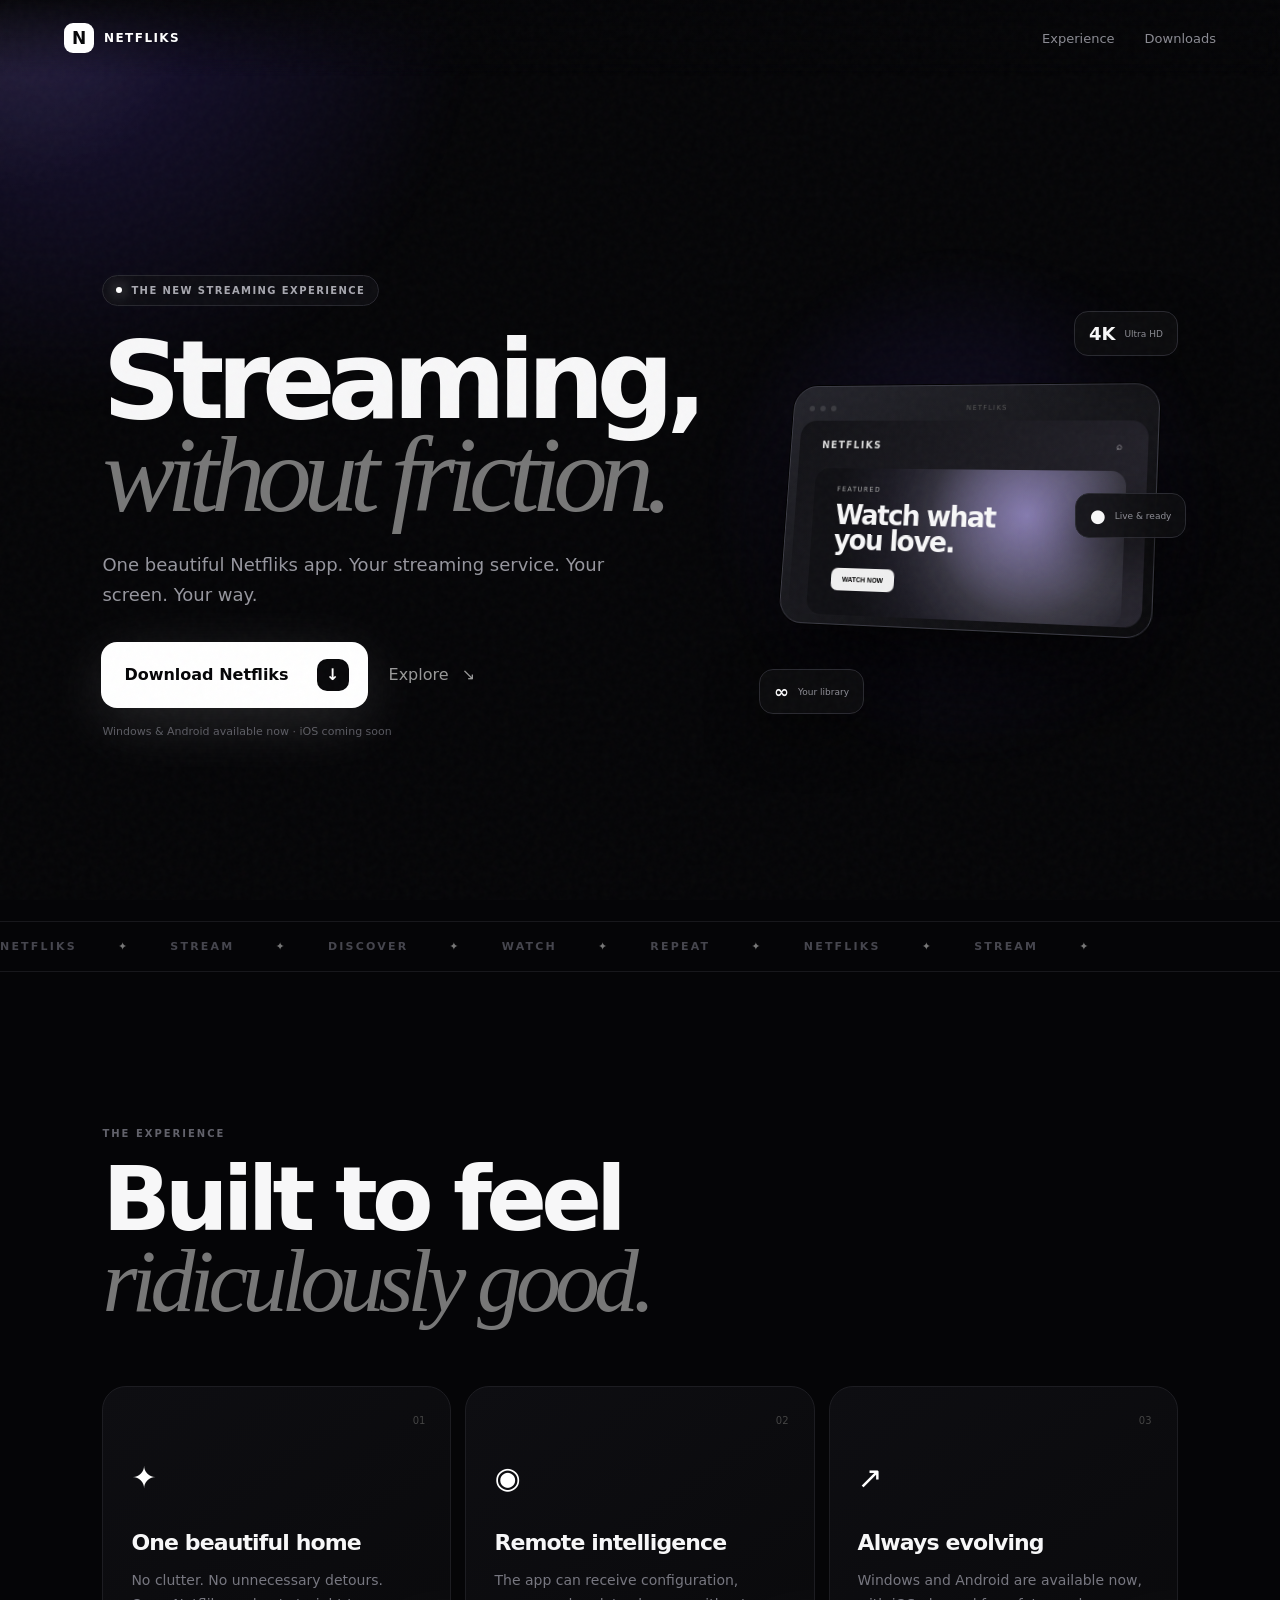
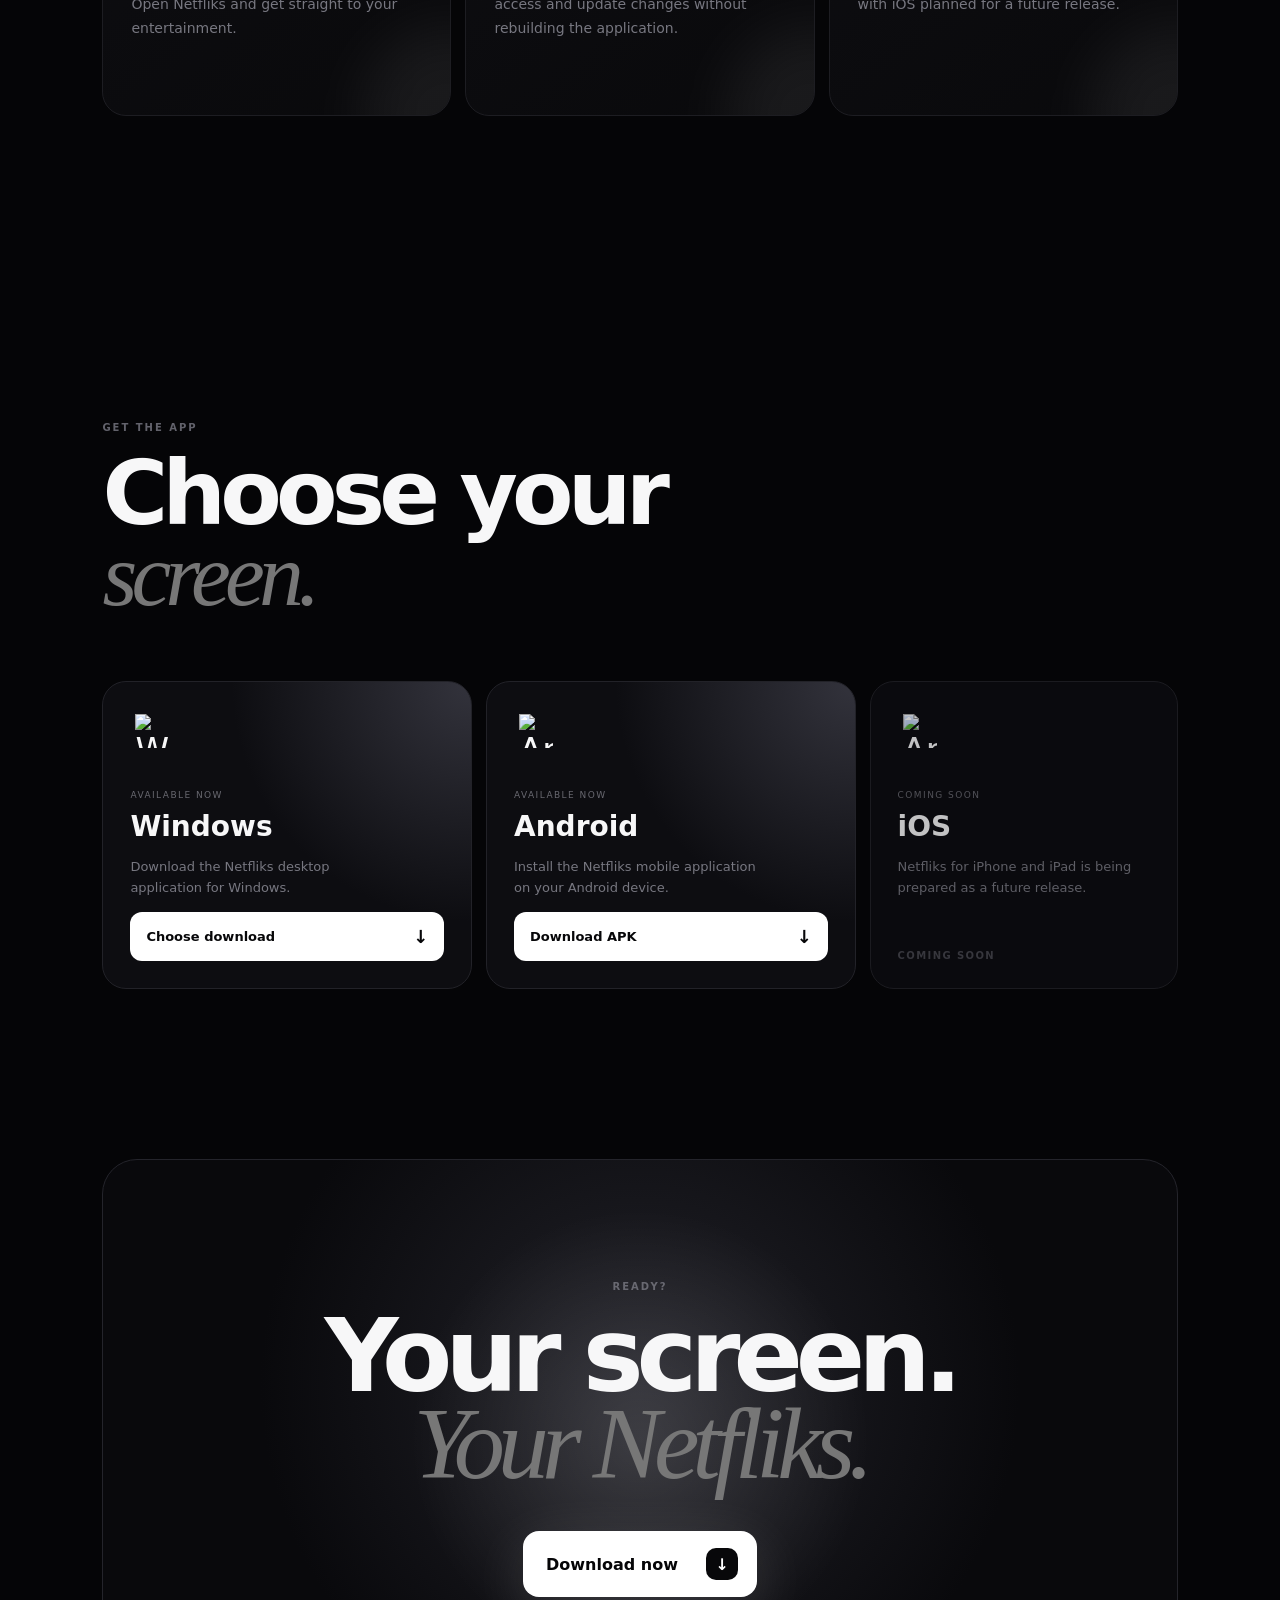
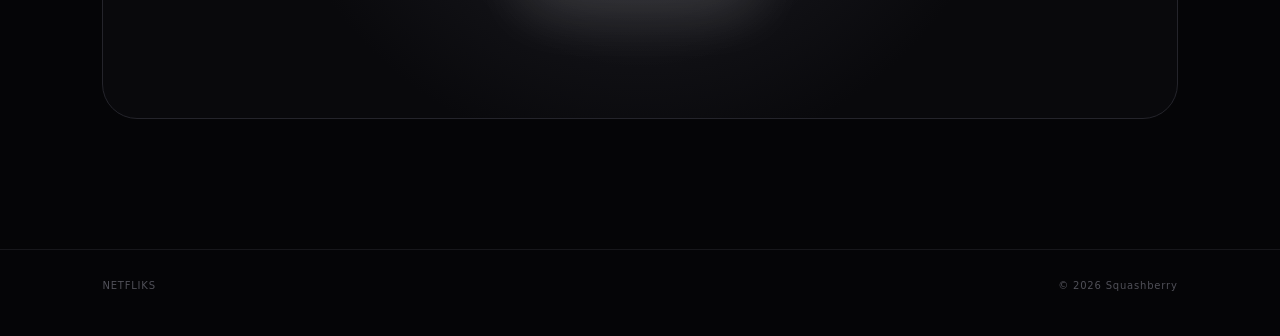
==== index.html @ a61363d4 "Fix Windows platform icon" ====
<!doctype html>
<html lang="en">
<head>
<link rel="icon" href="favicon.svg" type="image/svg+xml">
<meta charset="utf-8">
<meta name="viewport" content="width=device-width,initial-scale=1">
<meta name="theme-color" content="#050507">
<title>Netfliks — Stream without friction</title>
<meta name="description" content="Download Netfliks for Windows and Android. iOS is coming soon.">
<link rel="stylesheet" href="styles.css">
</head>
<body>
<div class="noise"></div>
<div class="cursor-glow"></div>

<header class="topbar">
  <a class="logo" href="#"><span class="logo-box">N</span><span>NETFLIKS</span></a>
  <nav>
    <a href="#experience">Experience</a>
    <a href="#downloads">Downloads</a>
  </nav>
</header>

<main>
<section class="hero">
  <div class="hero-orbit orbit-a"></div><div class="hero-orbit orbit-b"></div>
  <div class="hero-copy reveal">
    <div class="pill"><span class="live-dot"></span> THE NEW STREAMING EXPERIENCE</div>
    <h1>Streaming,<br><em>without friction.</em></h1>
    <p>One beautiful Netfliks app. Your streaming service. Your screen. Your way.</p>
    <div class="hero-actions">
      <a id="heroDownload" class="cta download-trigger" href="#">
        <span>Download Netfliks</span><b>↓</b>
      </a>
      <a class="ghost" href="#experience">Explore <span>↘</span></a>
    </div>
    <div class="micro">Windows & Android available now · iOS coming soon</div>
  </div>

  <div class="device-scene reveal" id="deviceScene">
    <div class="halo"></div>
    <div class="device">
      <div class="device-bar"><i></i><i></i><i></i><span>NETFLIKS</span></div>
      <div class="mock-content">
        <div class="mock-nav"><strong>NETFLIKS</strong><span>⌕</span></div>
        <div class="mock-hero"><div><small>FEATURED</small><h2>Watch what<br>you love.</h2><button>WATCH NOW</button></div></div>
        <div class="mock-row"><span></span><span></span><span></span><span></span></div>
      </div>
    </div>
    <div class="float-card fc1"><b>4K</b><span>Ultra HD</span></div>
    <div class="float-card fc2"><b>∞</b><span>Your library</span></div>
    <div class="float-card fc3"><b>●</b><span>Live & ready</span></div>
  </div>
</section>

<section class="ticker"><div>NETFLIKS <span>✦</span> STREAM <span>✦</span> DISCOVER <span>✦</span> WATCH <span>✦</span> REPEAT <span>✦</span> NETFLIKS <span>✦</span> STREAM <span>✦</span></div></section>

<section id="experience" class="experience">
  <div class="section-head reveal"><small>THE EXPERIENCE</small><h2>Built to feel<br><em>ridiculously good.</em></h2></div>
  <div class="feature-grid">
    <article class="feature reveal"><span class="feature-no">01</span><div class="icon">✦</div><h3>One beautiful home</h3><p>No clutter. No unnecessary detours. Open Netfliks and get straight to your entertainment.</p></article>
    <article class="feature reveal"><span class="feature-no">02</span><div class="icon">◉</div><h3>Remote intelligence</h3><p>The app can receive configuration, access and update changes without rebuilding the application.</p></article>
    <article class="feature reveal"><span class="feature-no">03</span><div class="icon">↗</div><h3>Always evolving</h3><p>Windows and Android are available now, with iOS planned for a future release.</p></article>
  </div>
</section>

<section id="downloads" class="downloads reveal">
  <div class="section-head"><small>GET THE APP</small><h2>Choose your<br><em>screen.</em></h2></div>
  <div class="platforms">
    <article class="platform active">
      <div>
        <span class="platform-icon platform-logo-wrap">
          <img class="platform-logo" src="https://cdn.simpleicons.org/microsoftwindows/ffffff" alt="Windows">
        </span>
        <small>AVAILABLE NOW</small>
        <h3>Windows</h3>
        <p>Download the Netfliks desktop application for Windows.</p>
      </div>
      <a id="windowsDownload" class="download-trigger" href="#">Choose download <b>↓</b></a>
    </article>

    <article class="platform active">
      <div>
        <span class="platform-icon platform-logo-wrap">
          <img class="platform-logo" src="https://cdn.simpleicons.org/android/ffffff" alt="Android">
        </span>
        <small>AVAILABLE NOW</small>
        <h3>Android</h3>
        <p>Install the Netfliks mobile application on your Android device.</p>
      </div>
      <a id="androidDownload" class="android-direct" href="#">Download APK <b>↓</b></a>
    </article>

    <article class="platform future">
      <div>
        <span class="platform-icon platform-logo-wrap">
          <img class="platform-logo" src="https://cdn.simpleicons.org/apple/ffffff" alt="Apple / iOS">
        </span>
        <small>COMING SOON</small>
        <h3>iOS</h3>
        <p>Netfliks for iPhone and iPad is being prepared as a future release.</p>
      </div>
      <span class="coming">COMING SOON</span>
    </article>
  </div>
</section>

<section class="final-cta reveal">
  <div class="final-glow"></div>
  <small>READY?</small><h2>Your screen.<br><em>Your Netfliks.</em></h2>
  <a class="cta download-trigger" href="#">Download now <b>↓</b></a>
</section>
</main>

<footer><span>NETFLIKS</span><span>© <span id="year"></span> Squashberry</span></footer>

<div id="downloadChooser" class="download-chooser" aria-hidden="true" hidden>
  <div class="download-chooser-backdrop"></div>
  <div class="download-chooser-card" role="dialog" aria-modal="true" aria-labelledby="downloadChooserTitle">
    <button id="downloadChooserClose" class="install-guide-close" type="button" aria-label="Close">×</button>
    <div class="install-guide-kicker">CHOOSE YOUR PLATFORM</div>
    <h2 id="downloadChooserTitle">Where are you installing Netfliks?</h2>
    <p class="install-guide-intro">Pick the version for your device. Windows and Android are available now; iOS is coming soon.</p>

    <div class="download-options">
      <button id="chooseWindows" class="download-option" type="button">
        <span class="platform-logo-wrap"><img class="platform-logo" src="https://cdn.simpleicons.org/microsoftwindows/ffffff" alt=""></span>
        <span class="download-option-copy"><strong>Windows</strong><small>Desktop installer · Available now</small></span>
        <span class="download-option-arrow">→</span>
      </button>

      <a id="chooseAndroid" class="download-option" href="#">
        <span class="platform-logo-wrap"><img class="platform-logo" src="https://cdn.simpleicons.org/android/ffffff" alt=""></span>
        <span class="download-option-copy"><strong>Android</strong><small>APK · Available now</small></span>
        <span class="download-option-arrow">↓</span>
      </a>

      <button class="download-option disabled" type="button" disabled>
        <span class="platform-logo-wrap"><img class="platform-logo" src="https://cdn.simpleicons.org/apple/ffffff" alt=""></span>
        <span class="download-option-copy"><strong>iOS</strong><small>iPhone & iPad · Coming soon</small></span>
        <span class="download-option-status">SOON</span>
      </button>
    </div>

    <button id="downloadChooserCancel" class="install-guide-secondary chooser-close-button" type="button">Close</button>
  </div>
</div>

<div id="installGuide" class="install-guide" aria-hidden="true" hidden>
  <div class="install-guide-backdrop"></div>
  <div class="install-guide-card" role="dialog" aria-modal="true" aria-labelledby="installGuideTitle">
    <button id="installGuideClose" class="install-guide-close" type="button" aria-label="Close">×</button>
    <div class="install-guide-kicker">BEFORE YOU INSTALL</div>
    <h2 id="installGuideTitle">Windows may show a security warning.</h2>
    <p class="install-guide-intro">
      Netfliks is a new Windows app and may not yet have an established Microsoft Defender SmartScreen reputation.
      That warning does <strong>not by itself mean the app is malicious</strong>.
    </p>

    <div class="install-guide-steps">
      <div class="install-step">
        <span>01</span>
        <div>
          <h3>If Windows says “Windows protected your PC”</h3>
          <p>Click <strong>More info</strong> in the warning window.</p>
        </div>
      </div>
      <div class="install-step">
        <span>02</span>
        <div>
          <h3>Review the publisher and file</h3>
          <p>Make sure you downloaded Netfliks from this official website and that the file is <strong>NetfliksSetup.exe</strong>.</p>
        </div>
      </div>
      <div class="install-step">
        <span>03</span>
        <div>
          <h3>Continue</h3>
          <p>After selecting <strong>More info</strong>, Windows may reveal the <strong>Run anyway</strong> option. Select it only when you trust the download source.</p>
        </div>
      </div>
    </div>

    <div class="install-guide-note">
      <span>ⓘ</span>
      <p>SmartScreen can warn about new or infrequently downloaded apps while reputation is being established. Keep Windows security enabled.</p>
    </div>

    <div class="install-guide-actions">
      <button id="installGuideCancel" class="install-guide-secondary" type="button">Close guide</button>
      <a id="installGuideContinue" class="cta install-guide-primary" href="#">
        <span>Continue to install</span><b>↓</b>
      </a>
    </div>
  </div>
</div>
<div id="androidInstallGuide" class="install-guide" aria-hidden="true" hidden>
  <div class="install-guide-backdrop"></div>
  <div class="install-guide-card" role="dialog" aria-modal="true" aria-labelledby="androidInstallGuideTitle">
    <button id="androidInstallGuideClose" class="install-guide-close" type="button" aria-label="Close">×</button>
    <div class="install-guide-kicker">BEFORE YOU INSTALL</div>
    <h2 id="androidInstallGuideTitle">Android may show a Play Protect warning.</h2>
    <p class="install-guide-intro">
      Netfliks is being installed directly from the official Netfliks website rather than Google Play, so Google Play Protect may warn you about the APK.
      Check that you downloaded it from this official website and that the file is <strong>Netfliks-Android.apk</strong>.
    </p>

    <div class="install-guide-steps">
      <div class="install-step">
        <span>01</span>
        <div>
          <h3>Try “Install anyway” first</h3>
          <p>When the <strong>Blocked by Play Protect</strong> warning appears, tap <strong>More details</strong> (or the small arrow). If Android shows <strong>Install anyway</strong>, tap it to continue.</p>
        </div>
      </div>
      <div class="install-step">
        <span>02</span>
        <div>
          <h3>If Android does not show “Install anyway”</h3>
          <p>Open the <strong>Google Play Store</strong> app, tap your <strong>profile icon</strong> in the top right, then select <strong>Play Protect</strong>.</p>
        </div>
      </div>
      <div class="install-step">
        <span>03</span>
        <div>
          <h3>Temporarily turn off app scanning</h3>
          <p>Tap the <strong>gear icon</strong> in the top right, turn off <strong>Scan apps with Play Protect</strong>, then tap <strong>Turn off</strong> to confirm when prompted.</p>
        </div>
      </div>
      <div class="install-step">
        <span>04</span>
        <div>
          <h3>Install Netfliks and restore protection</h3>
          <p>Return to the APK and continue the installation. After Netfliks is installed, turn <strong>Scan apps with Play Protect</strong> back on.</p>
        </div>
      </div>
    </div>

    <div class="install-guide-note">
      <span>ⓘ</span>
      <p>Android can check apps installed outside Google Play for potentially harmful behavior. Only continue when you trust the download source and have verified that you downloaded the official Netfliks APK.</p>
    </div>

    <div class="install-guide-actions">
      <button id="androidInstallGuideCancel" class="install-guide-secondary" type="button">Close guide</button>
      <a id="androidInstallGuideContinue" class="cta install-guide-primary" href="#">
        <span>Continue to APK</span><b>↓</b>
      </a>
    </div>
  </div>
</div>

<script src="app.js"></script>
</body>
</html>
---- styles.css ----
*{box-sizing:border-box}html{scroll-behavior:smooth}body{margin:0;background:#050507;color:#f7f7f8;font-family:Inter,ui-sans-serif,system-ui,-apple-system,BlinkMacSystemFont,"Segoe UI",sans-serif;overflow-x:hidden}.noise{position:fixed;inset:0;pointer-events:none;opacity:.035;z-index:20;background-image:url("data:image/svg+xml,%3Csvg viewBox='0 0 180 180' xmlns='http://www.w3.org/2000/svg'%3E%3Cfilter id='n'%3E%3CfeTurbulence type='fractalNoise' baseFrequency='.8' numOctaves='4' stitchTiles='stitch'/%3E%3C/filter%3E%3Crect width='100%25' height='100%25' filter='url(%23n)' opacity='.8'/%3E%3C/svg%3E")}.cursor-glow{position:fixed;width:420px;height:420px;border-radius:50%;pointer-events:none;background:radial-gradient(circle,rgba(255,255,255,.08),transparent 65%);transform:translate(-50%,-50%);z-index:1;mix-blend-mode:screen}.topbar{position:fixed;top:0;left:0;right:0;height:76px;display:flex;align-items:center;justify-content:space-between;padding:0 5vw;z-index:15;background:linear-gradient(#050507e8,transparent);backdrop-filter:blur(10px)}.logo{display:flex;align-items:center;gap:10px;color:#fff;text-decoration:none;font-weight:900;letter-spacing:.12em;font-size:12px}.logo-box{display:grid;place-items:center;width:30px;height:30px;border-radius:9px;background:#fff;color:#050507;font-size:17px;letter-spacing:0}.topbar nav{display:flex;gap:30px}.topbar nav a{color:#8b8b93;text-decoration:none;font-size:13px;transition:.3s}.topbar nav a:hover{color:#fff}.hero{position:relative;min-height:100vh;display:grid;grid-template-columns:1fr 1fr;align-items:center;padding:130px 8vw 90px;gap:4vw;overflow:hidden}.hero:before{content:"";position:absolute;width:70vw;height:70vw;left:-30vw;top:-35vw;border-radius:50%;background:radial-gradient(circle,rgba(112,76,255,.2),transparent 65%);filter:blur(10px);animation:pulse 7s ease-in-out infinite}.hero-copy{position:relative;z-index:4}.pill{display:inline-flex;align-items:center;gap:9px;border:1px solid #27272e;background:#101015cc;border-radius:999px;padding:9px 13px;color:#a8a8b0;font-size:10px;font-weight:800;letter-spacing:.14em}.live-dot{width:6px;height:6px;border-radius:50%;background:#fff;box-shadow:0 0 15px #fff;animation:blink 1.3s infinite}.hero h1{font-size:clamp(62px,8.5vw,126px);line-height:.86;letter-spacing:-.075em;margin:28px 0}.hero h1 em,.section-head h2 em,.final-cta h2 em{font-family:Georgia,serif;font-weight:400;color:#777;font-style:italic}.hero p{max-width:520px;color:#96969e;font-size:18px;line-height:1.7}.hero-actions{display:flex;gap:14px;align-items:center;margin-top:32px}.cta{position:relative;display:inline-flex;align-items:center;gap:28px;padding:16px 18px 16px 22px;border-radius:15px;background:#fff;color:#050507;text-decoration:none;font-weight:850;box-shadow:0 0 0 1px #fff,0 15px 60px #fff2;transition:transform .35s,box-shadow .35s}.cta b{display:grid;place-items:center;width:32px;height:32px;border-radius:10px;background:#08080a;color:#fff}.cta:hover{transform:translateY(-4px) scale(1.02);box-shadow:0 18px 70px #fff3}.ghost{color:#999;text-decoration:none;padding:16px 8px}.ghost span{margin-left:8px}.micro{font-size:11px;color:#55555d;margin-top:18px}.device-scene{height:650px;position:relative;display:grid;place-items:center;perspective:1300px;z-index:3}.halo{position:absolute;width:520px;height:520px;border-radius:50%;background:radial-gradient(circle,rgba(255,255,255,.12),rgba(104,67,255,.08) 35%,transparent 70%);filter:blur(8px);animation:halo 8s ease-in-out infinite}.device{width:min(610px,90%);aspect-ratio:1.55;border:1px solid #3b3b45;border-radius:25px;padding:9px;background:linear-gradient(145deg,#24242b,#0a0a0c);box-shadow:0 50px 100px #000,0 0 0 1px #000;transform:rotateY(-16deg) rotateX(8deg) rotateZ(1deg);transition:transform .25s ease;overflow:hidden}.device-bar{height:27px;display:flex;align-items:center;gap:6px;padding:0 8px;color:#555;font-size:7px}.device-bar i{width:6px;height:6px;border-radius:50%;background:#3b3b40}.device-bar span{margin-left:auto;margin-right:auto;letter-spacing:.18em}.mock-content{height:calc(100% - 27px);border-radius:17px;overflow:hidden;background:linear-gradient(120deg,#121216,#27252e)}.mock-nav{height:50px;display:flex;align-items:center;justify-content:space-between;padding:0 25px;color:#ddd;font-size:10px}.mock-nav strong{letter-spacing:.15em}.mock-hero{height:75%;margin:0 20px;border-radius:15px;background:radial-gradient(circle at 70% 30%,#7569a5,#262431 40%,#101014 80%);display:flex;align-items:end;padding:25px;position:relative;overflow:hidden}.mock-hero:after{content:"";position:absolute;width:230px;height:230px;right:-30px;top:-60px;border-radius:50%;background:#fff2;filter:blur(30px)}.mock-hero small{font-size:7px;letter-spacing:.2em;color:#aaa}.mock-hero h2{font-size:28px;line-height:.9;margin:8px 0 15px;letter-spacing:-.06em}.mock-hero button{border:0;border-radius:7px;padding:8px 12px;font-size:7px;font-weight:900}.mock-row{display:flex;gap:8px;padding:12px 20px}.mock-row span{height:32px;flex:1;border-radius:7px;background:#ffffff13}.float-card{position:absolute;border:1px solid #292930;background:#0d0d10dd;backdrop-filter:blur(15px);border-radius:14px;padding:11px 14px;box-shadow:0 20px 50px #0008;display:flex;gap:9px;align-items:center;animation:float 5s ease-in-out infinite}.float-card b{font-size:18px}.float-card span{font-size:9px;color:#8d8d95}.fc1{top:20%;right:0}.fc2{bottom:18%;left:2%;animation-delay:-2s}.fc3{top:48%;right:-2%;animation-delay:-3.4s}.ticker{overflow:hidden;border-block:1px solid #18181c;color:#46464e;font-size:11px;font-weight:900;letter-spacing:.2em;white-space:nowrap}.ticker div{padding:18px 0;animation:marquee 25s linear infinite}.ticker span{color:#777;margin:0 35px}.experience,.downloads{padding:150px 8vw}.section-head small,.final-cta small{font-size:10px;letter-spacing:.2em;color:#62626b;font-weight:900}.section-head h2{font-size:clamp(48px,7vw,90px);line-height:.9;letter-spacing:-.065em;margin:18px 0 65px}.feature-grid{display:grid;grid-template-columns:repeat(3,1fr);gap:14px}.feature{min-height:330px;padding:28px;border:1px solid #1d1d22;border-radius:24px;background:linear-gradient(145deg,#0e0e12,#09090b);position:relative;overflow:hidden;transition:transform .5s,border-color .5s}.feature:hover{transform:translateY(-10px);border-color:#45454d}.feature:after{content:"";position:absolute;width:180px;height:180px;right:-90px;bottom:-90px;border-radius:50%;background:#fff1;filter:blur(30px)}.feature-no{position:absolute;right:25px;color:#444;font-size:10px}.icon{font-size:30px;margin-top:45px;color:#fff}.feature h3{font-size:22px;letter-spacing:-.04em;margin:35px 0 10px}.feature p{color:#777780;font-size:14px;line-height:1.7}.platforms{display:grid;grid-template-columns:1.2fr 1.2fr 1fr;gap:14px}.platform{min-height:300px;border:1px solid #222228;border-radius:24px;padding:27px;background:#0c0c10;display:flex;flex-direction:column;justify-content:space-between;position:relative;overflow:hidden}.platform.active{background:radial-gradient(circle at 100% 0,#33333c,#0d0d11 50%)}.platform.future{opacity:.78}.platform-icon{display:block;font-size:34px;margin-bottom:30px}.platform-logo-wrap{width:44px;height:44px;display:grid;place-items:center}.platform-logo{width:34px;height:34px;display:block;object-fit:contain}.platform small{font-size:9px;letter-spacing:.16em;color:#686870}.platform h3{font-size:28px;margin:8px 0}.platform p{color:#777780;font-size:13px;max-width:260px;line-height:1.65}.platform a{display:flex;justify-content:space-between;align-items:center;background:#fff;color:#070709;padding:14px 16px;border-radius:12px;text-decoration:none;font-size:13px;font-weight:850}.platform a b{font-size:18px}.coming{color:#45454d;font-size:10px;letter-spacing:.14em;font-weight:900}.final-cta{margin:20px 8vw 130px;min-height:560px;border:1px solid #24242b;border-radius:35px;background:radial-gradient(circle at 50% 40%,#222229,#09090c 60%);display:flex;flex-direction:column;align-items:center;justify-content:center;text-align:center;position:relative;overflow:hidden}.final-glow{position:absolute;width:500px;height:500px;border-radius:50%;background:radial-gradient(circle,#fff2,transparent 65%);animation:pulse 5s infinite}.final-cta h2{font-size:clamp(58px,8vw,105px);line-height:.85;letter-spacing:-.07em;margin:20px 0 45px;position:relative}.final-cta .cta{position:relative}footer{border-top:1px solid #17171b;padding:30px 8vw 45px;display:flex;justify-content:space-between;color:#505058;font-size:10px;letter-spacing:.08em}footer a{color:#777;text-decoration:none}.reveal{opacity:0;transform:translateY(45px);transition:opacity .9s cubic-bezier(.2,.8,.2,1),transform .9s cubic-bezier(.2,.8,.2,1)}.reveal.visible{opacity:1;transform:none}@keyframes float{0%,100%{transform:translateY(0)}50%{transform:translateY(-16px)}}@keyframes pulse{0%,100%{transform:scale(1);opacity:.7}50%{transform:scale(1.12);opacity:1}}@keyframes halo{0%,100%{transform:scale(.9) rotate(0)}50%{transform:scale(1.08) rotate(180deg)}}@keyframes marquee{to{transform:translateX(-50%)}}@keyframes blink{50%{opacity:.25}}@media(max-width:900px){.hero{grid-template-columns:1fr;padding-top:130px}.device-scene{height:500px}.feature-grid,.platforms{grid-template-columns:1fr}.experience,.downloads{padding:100px 6vw}.final-cta{margin-inline:6vw}.topbar nav a:not(:last-child){display:none}}@media(max-width:600px){.hero h1{font-size:60px}.device{transform:rotateY(-8deg) rotateX(4deg)}.float-card{transform:scale(.8)}.fc1{right:-30px}.fc3{right:-30px}.fc2{left:-20px}footer{padding-inline:6vw}}
body.install-guide-open{overflow:hidden}
.install-guide,.download-chooser{position:fixed;inset:0;z-index:100;display:grid;place-items:center;padding:24px;visibility:hidden;opacity:0;transition:opacity .24s ease,visibility .24s ease}
.install-guide[hidden],.download-chooser[hidden]{display:none}
.install-guide.visible,.download-chooser.visible{visibility:visible;opacity:1}
.install-guide-backdrop,.download-chooser-backdrop{position:absolute;inset:0;background:#000b;backdrop-filter:blur(18px)}
.install-guide-card,.download-chooser-card{position:relative;width:min(680px,100%);max-height:min(760px,calc(100vh - 48px));overflow:auto;border:1px solid #2a2a31;border-radius:30px;background:linear-gradient(145deg,#151519,#09090c);box-shadow:0 35px 120px #000c;padding:36px;transform:translateY(20px) scale(.98);transition:transform .28s cubic-bezier(.2,.8,.2,1)}
.install-guide.visible .install-guide-card,.download-chooser.visible .download-chooser-card{transform:none}
.install-guide-close{position:absolute;right:20px;top:18px;width:38px;height:38px;border:1px solid #2b2b32;border-radius:12px;background:#101014;color:#aaa;font-size:24px;line-height:1;cursor:pointer}
.install-guide-close:hover{color:#fff;border-color:#4a4a53}
.install-guide-kicker{font-size:10px;letter-spacing:.2em;color:#777781;font-weight:900;margin-bottom:12px}
.install-guide-card h2,.download-chooser-card h2{font-size:clamp(32px,5vw,52px);line-height:.95;letter-spacing:-.055em;margin:0 48px 16px 0}
.install-guide-intro{color:#92929b;line-height:1.7;font-size:14px;max-width:590px}.install-guide-intro strong{color:#fff}
.install-guide-steps{display:grid;gap:10px;margin:26px 0}.install-step{display:grid;grid-template-columns:38px 1fr;gap:14px;align-items:start;border:1px solid #222229;border-radius:18px;padding:18px;background:#0d0d11}.install-step>span{width:30px;height:30px;display:grid;place-items:center;border-radius:10px;background:#fff;color:#08080a;font-size:9px;font-weight:900}.install-step h3{font-size:15px;margin:1px 0 7px}.install-step p{color:#777781;font-size:12px;line-height:1.65;margin:0}.install-step strong{color:#e9e9ed}
.install-guide-note{display:flex;gap:12px;align-items:flex-start;border:1px solid #26262d;border-radius:16px;background:#101014;padding:14px 16px;margin-top:18px}.install-guide-note span{font-size:18px;color:#aaa}.install-guide-note p{margin:0;color:#777781;font-size:11px;line-height:1.65}
.install-guide-actions{display:flex;justify-content:flex-end;align-items:center;gap:12px;margin-top:26px}.install-guide-secondary{border:1px solid #292930;background:transparent;color:#aaa;border-radius:12px;padding:13px 16px;font:inherit;font-size:12px;font-weight:800;cursor:pointer}.install-guide-secondary:hover{color:#fff;border-color:#4a4a53}.install-guide-primary{padding:13px 14px 13px 18px;border:0;cursor:pointer;font:inherit;font-size:12px}
.download-options{display:grid;gap:10px;margin:26px 0 18px}.download-option{display:flex;align-items:center;gap:16px;width:100%;padding:16px;border:1px solid #25252c;border-radius:18px;background:#0d0d11;color:#fff;text-decoration:none;text-align:left;cursor:pointer;transition:transform .25s,border-color .25s,background .25s}.download-option:hover:not(.disabled){transform:translateY(-2px);border-color:#55555e;background:#121216}.download-option .platform-logo-wrap{flex:none;width:46px;height:46px;border-radius:13px;background:#15151a;border:1px solid #24242c}.download-option-copy{display:grid;gap:4px;flex:1}.download-option-copy strong{font-size:15px}.download-option-copy small{color:#777781;font-size:11px}.download-option-arrow,.download-option-status{font-size:13px;font-weight:900;color:#aaa}.download-option-status{font-size:9px;letter-spacing:.14em;color:#52525b}.download-option.disabled{opacity:.5;cursor:not-allowed}.chooser-close-button{width:100%;margin-top:6px}
@media(max-width:600px){.install-guide,.download-chooser{padding:14px}.install-guide-card,.download-chooser-card{padding:26px 20px;border-radius:24px}.install-guide-card h2,.download-chooser-card h2{font-size:34px;margin-right:34px}.install-guide-actions{flex-direction:column-reverse;align-items:stretch}.install-guide-primary,.install-guide-secondary{width:100%;justify-content:center;text-align:center}}
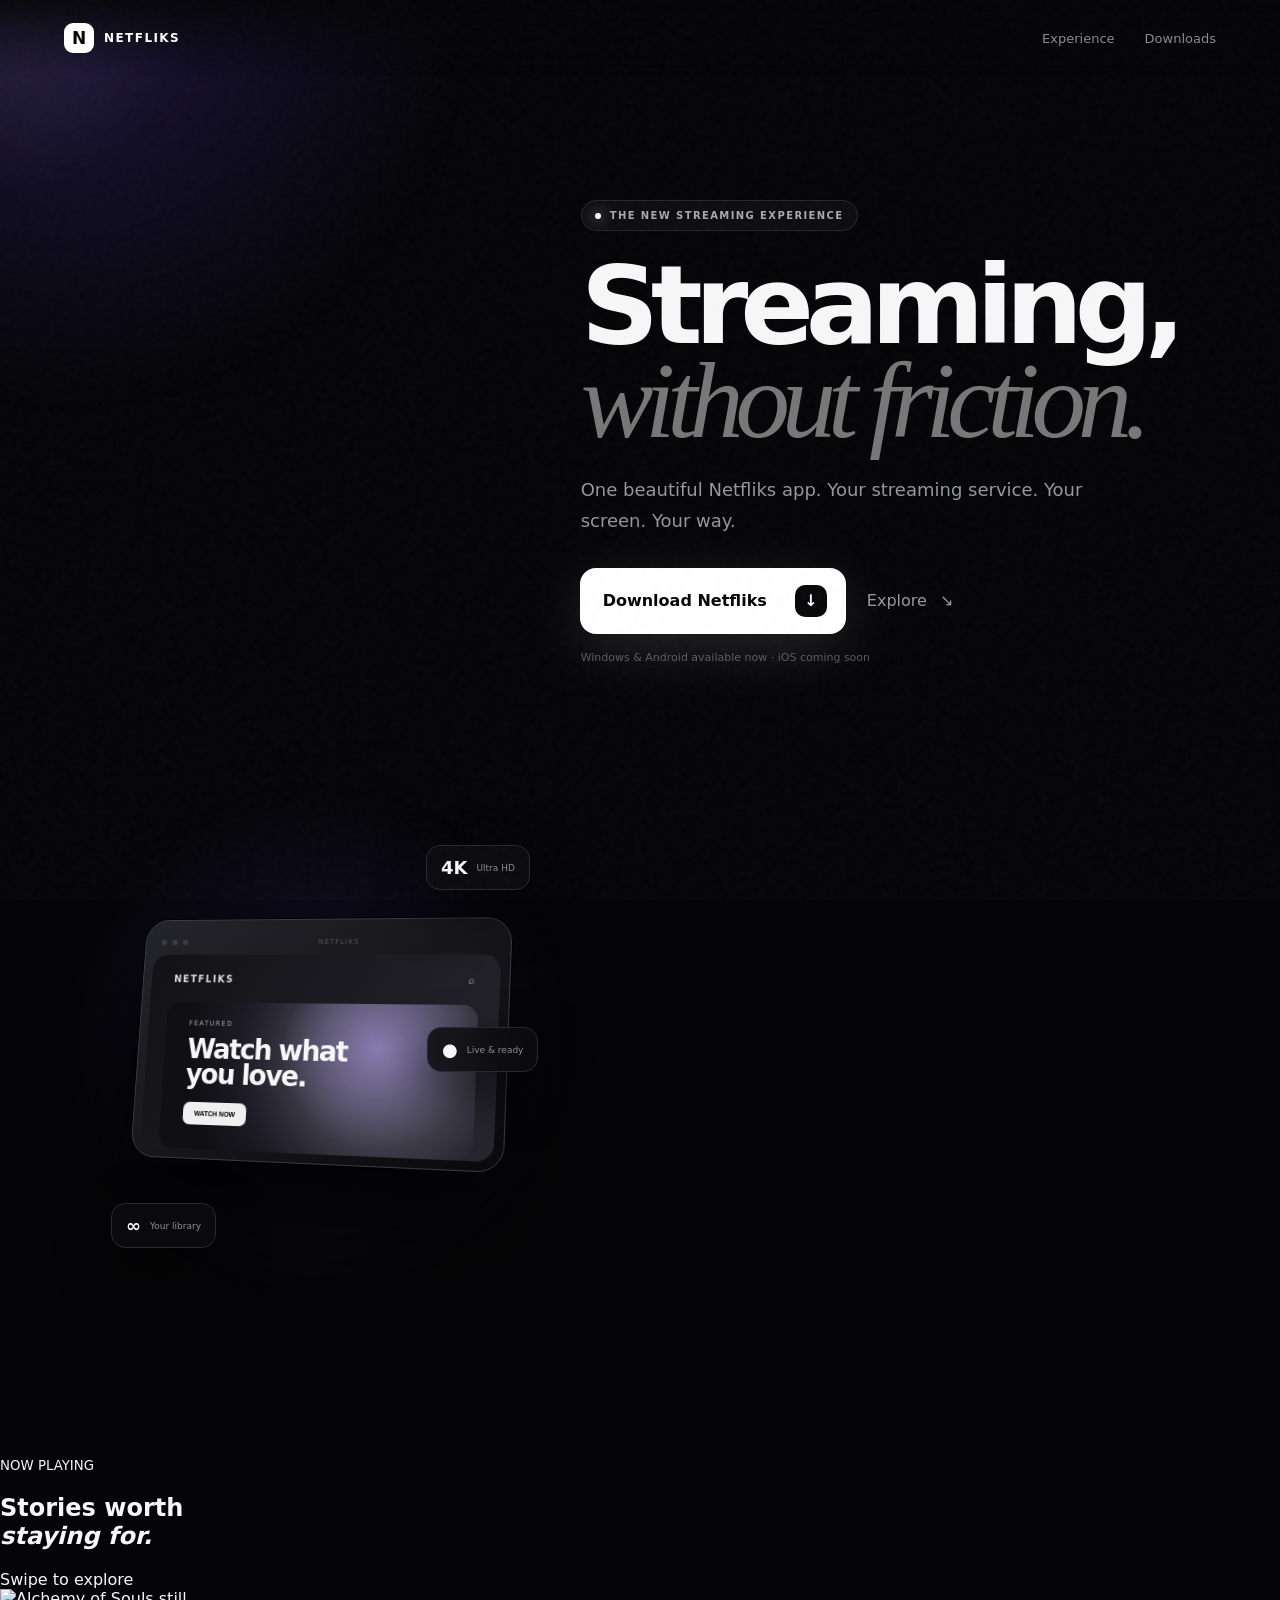
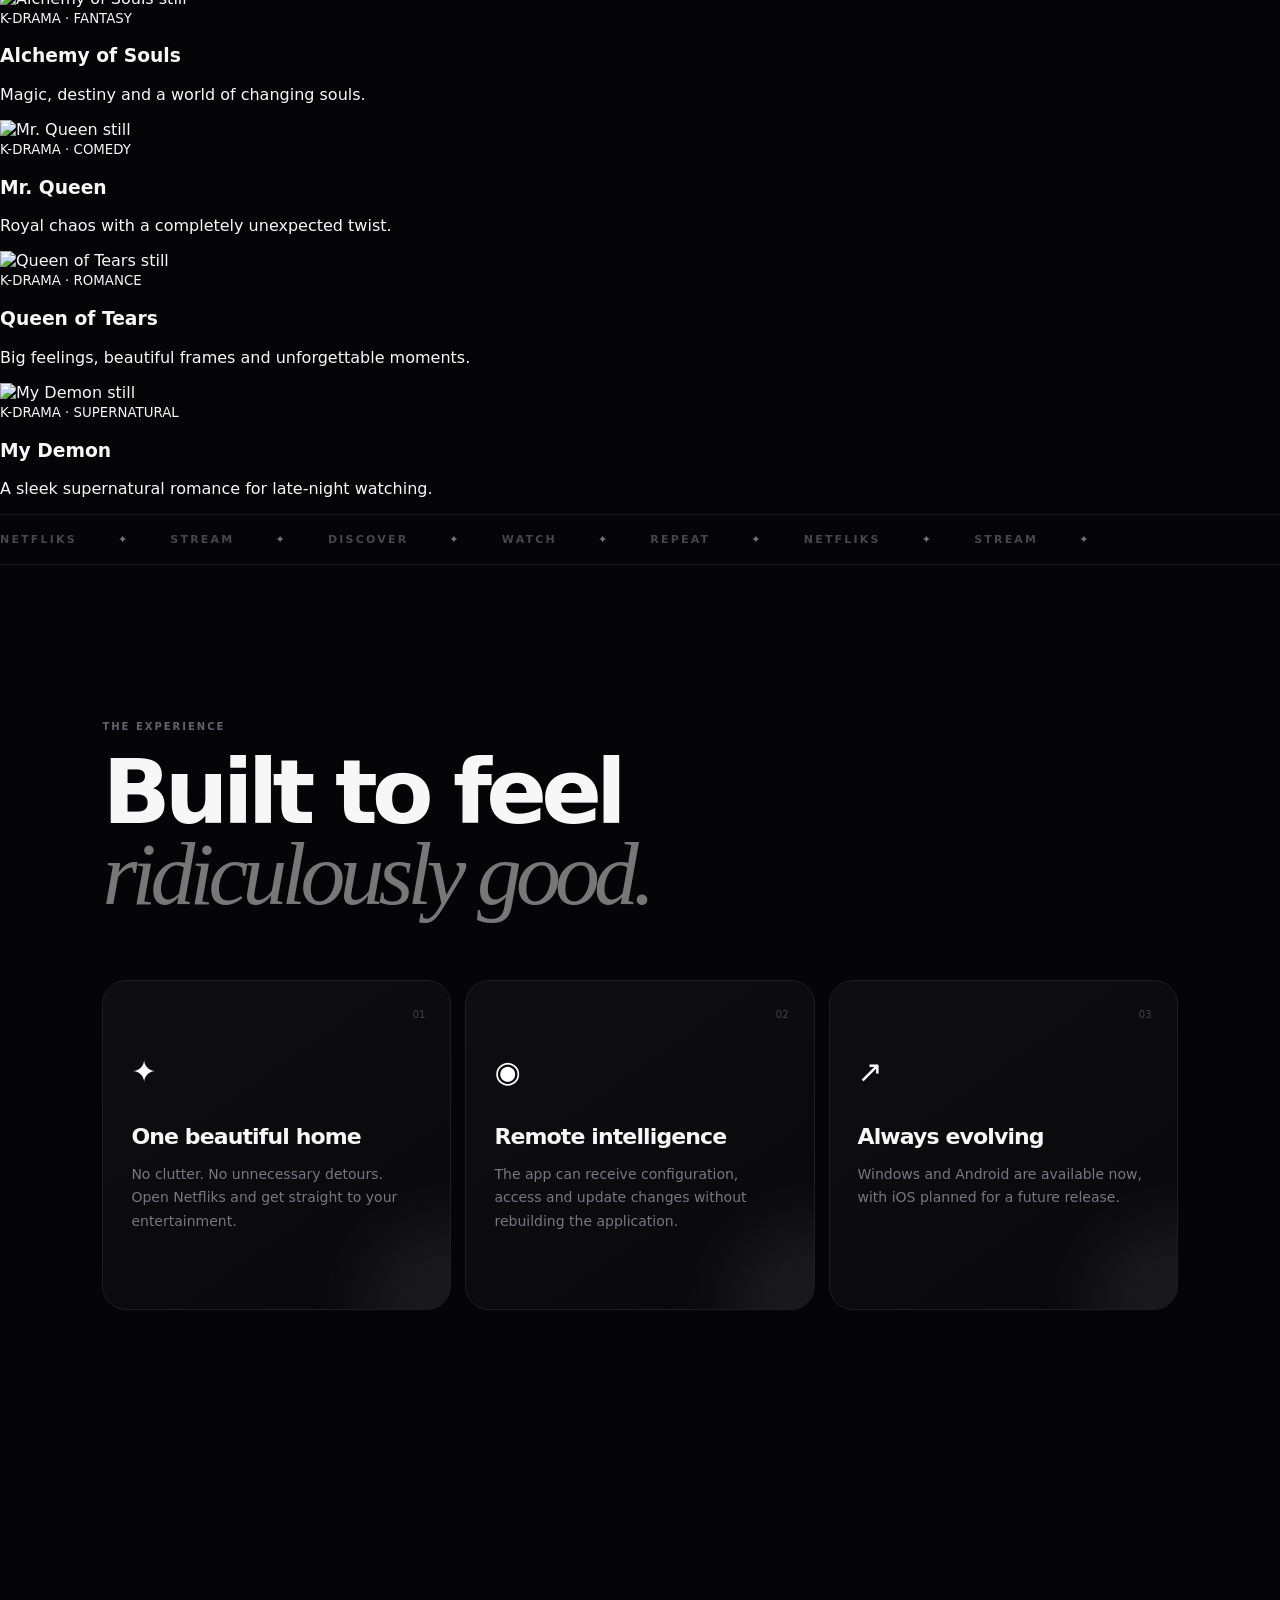
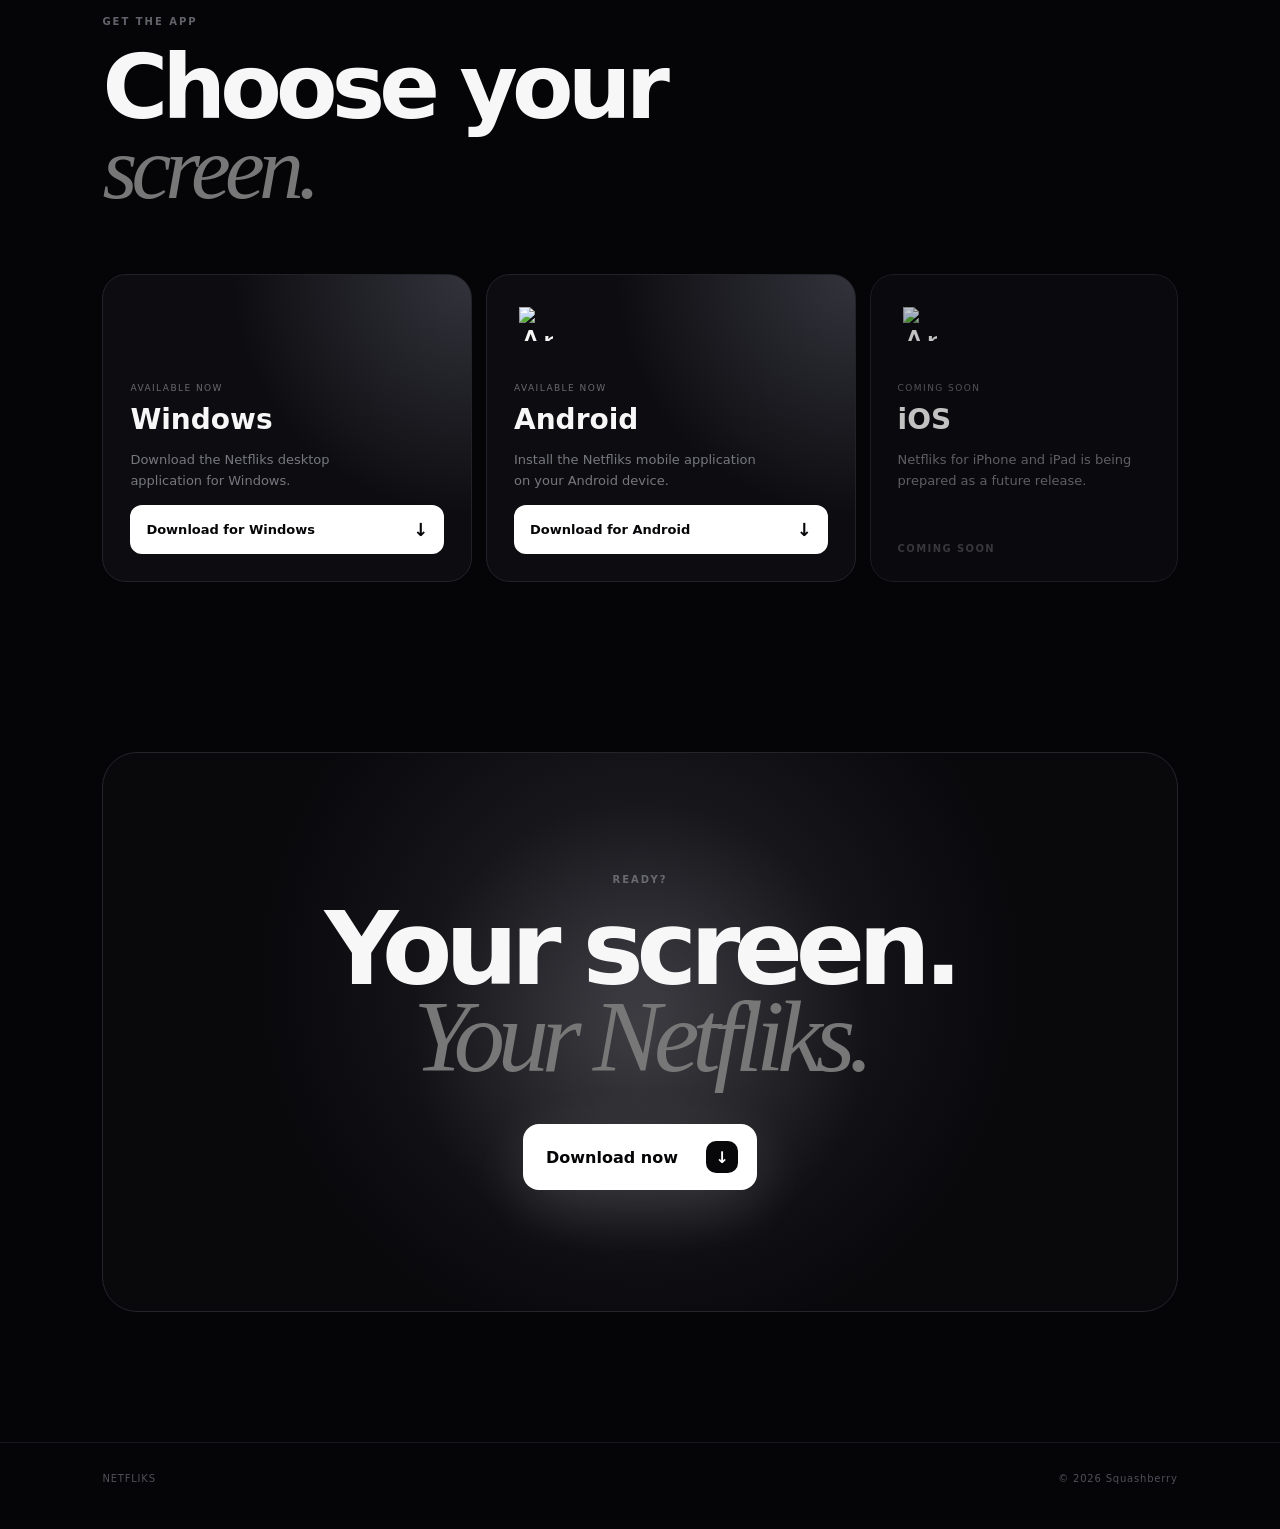
==== commit 0751da3e: "Redesign download flow and cinematic movie showcase" ====
--- a/index.html
+++ b/index.html
@@ -23,6 +23,9 @@
 
 <main>
 <section class="hero">
+  <div class="hero-backdrop" aria-hidden="true">
+    <img src="https://dnm.nflximg.net/api/v6/2DuQlx0fM4wd1nzqm5BFBi6ILa8/AAAAQTSBIFw90-6pYOMxVtejMtDOfr4c_nsSRuU5BzWrnFzgPtVlDxoyI84bF4POfNcmJuZv4xjbp3fLL9rWPQjJyyPGIh1GP7gvgZIScYtIbdlIyvB8Dvx37KART3aLOd1i2LHNNvP0I-1CUQLuwWt1_y59.jpg?r=4e6" alt="">
+  </div>
   <div class="hero-orbit orbit-a"></div><div class="hero-orbit orbit-b"></div>
   <div class="hero-copy reveal">
     <div class="pill"><span class="live-dot"></span> THE NEW STREAMING EXPERIENCE</div>
@@ -51,6 +54,39 @@
     <div class="float-card fc2"><b>∞</b><span>Your library</span></div>
     <div class="float-card fc3"><b>●</b><span>Live & ready</span></div>
   </div>
+
+</section>
+
+<section class="movie-showcase reveal" id="kdrama-showcase">
+  <div class="showcase-head">
+    <div>
+      <small>NOW PLAYING</small>
+      <h2>Stories worth<br><em>staying for.</em></h2>
+    </div>
+    <span class="showcase-hint">Swipe to explore</span>
+  </div>
+  <div class="movie-carousel" aria-label="Featured movie and series artwork">
+    <article class="movie-card">
+      <img src="https://dnm.nflximg.net/api/v6/2DuQlx0fM4wd1nzqm5BFBi6ILa8/AAAAQTSBIFw90-6pYOMxVtejMtDOfr4c_nsSRuU5BzWrnFzgPtVlDxoyI84bF4POfNcmJuZv4xjbp3fLL9rWPQjJyyPGIh1GP7gvgZIScYtIbdlIyvB8Dvx37KART3aLOd1i2LHNNvP0I-1CUQLuwWt1_y59.jpg?r=4e6" alt="Alchemy of Souls still">
+      <div class="movie-card-overlay"></div>
+      <div class="movie-card-copy"><small>K-DRAMA · FANTASY</small><h3>Alchemy of Souls</h3><p>Magic, destiny and a world of changing souls.</p></div>
+    </article>
+    <article class="movie-card">
+      <img src="https://i.pinimg.com/736x/c7/7e/7d/c77e7d108628683fd5901295134bc3f3.jpg" alt="Mr. Queen still">
+      <div class="movie-card-overlay"></div>
+      <div class="movie-card-copy"><small>K-DRAMA · COMEDY</small><h3>Mr. Queen</h3><p>Royal chaos with a completely unexpected twist.</p></div>
+    </article>
+    <article class="movie-card">
+      <img src="https://ian.marieclaire.com.tw/assets/mc/202403/6600FB1DAFA651711340317.jpeg?format=jpg&t=sc&w=1200%2C675" alt="Queen of Tears still">
+      <div class="movie-card-overlay"></div>
+      <div class="movie-card-copy"><small>K-DRAMA · ROMANCE</small><h3>Queen of Tears</h3><p>Big feelings, beautiful frames and unforgettable moments.</p></div>
+    </article>
+    <article class="movie-card">
+      <img src="https://www.infobae.com/resizer/v2/VV56G5ODBBHALFCX3IMEZUS2U4.jpg?auth=a4a2b2cb1845a207d50dbf620bb07ae6ac1e256814ede9e56d58129a00ab1cae&height=512&quality=85&smart=true&width=1024" alt="My Demon still">
+      <div class="movie-card-overlay"></div>
+      <div class="movie-card-copy"><small>K-DRAMA · SUPERNATURAL</small><h3>My Demon</h3><p>A sleek supernatural romance for late-night watching.</p></div>
+    </article>
+  </div>
 </section>
 
 <section class="ticker"><div>NETFLIKS <span>✦</span> STREAM <span>✦</span> DISCOVER <span>✦</span> WATCH <span>✦</span> REPEAT <span>✦</span> NETFLIKS <span>✦</span> STREAM <span>✦</span></div></section>
@@ -70,13 +106,13 @@
     <article class="platform active">
       <div>
         <span class="platform-icon platform-logo-wrap">
-          <img class="platform-logo" src="https://cdn.simpleicons.org/microsoftwindows/ffffff" alt="Windows">
+          <span class="windows-mark" aria-hidden="true"><i></i><i></i><i></i><i></i></span>
         </span>
         <small>AVAILABLE NOW</small>
         <h3>Windows</h3>
         <p>Download the Netfliks desktop application for Windows.</p>
       </div>
-      <a id="windowsDownload" class="download-trigger" href="#">Choose download <b>↓</b></a>
+      <a id="windowsDownload" class="download-trigger" href="#">Download for Windows <b>↓</b></a>
     </article>
 
     <article class="platform active">
@@ -88,7 +124,7 @@
         <h3>Android</h3>
         <p>Install the Netfliks mobile application on your Android device.</p>
       </div>
-      <a id="androidDownload" class="android-direct" href="#">Download APK <b>↓</b></a>
+      <a id="androidDownload" class="android-direct" href="#">Download for Android <b>↓</b></a>
     </article>
 
     <article class="platform future">
@@ -119,12 +155,12 @@
   <div class="download-chooser-card" role="dialog" aria-modal="true" aria-labelledby="downloadChooserTitle">
     <button id="downloadChooserClose" class="install-guide-close" type="button" aria-label="Close">×</button>
     <div class="install-guide-kicker">CHOOSE YOUR PLATFORM</div>
-    <h2 id="downloadChooserTitle">Where are you installing Netfliks?</h2>
-    <p class="install-guide-intro">Pick the version for your device. Windows and Android are available now; iOS is coming soon.</p>
+    <h2 id="downloadChooserTitle">Choose your device</h2>
+    <p class="install-guide-intro">Choose a device and continue to the correct Netfliks download.</p>
 
     <div class="download-options">
       <button id="chooseWindows" class="download-option" type="button">
-        <span class="platform-logo-wrap"><img class="platform-logo" src="https://cdn.simpleicons.org/microsoftwindows/ffffff" alt=""></span>
+        <span class="platform-logo-wrap"><span class="windows-mark" aria-hidden="true"><i></i><i></i><i></i><i></i></span></span>
         <span class="download-option-copy"><strong>Windows</strong><small>Desktop installer · Available now</small></span>
         <span class="download-option-arrow">→</span>
       </button>
@@ -151,13 +187,11 @@
   <div class="install-guide-card" role="dialog" aria-modal="true" aria-labelledby="installGuideTitle">
     <button id="installGuideClose" class="install-guide-close" type="button" aria-label="Close">×</button>
     <div class="install-guide-kicker">BEFORE YOU INSTALL</div>
-    <h2 id="installGuideTitle">Windows may show a security warning.</h2>
-    <p class="install-guide-intro">
-      Netfliks is a new Windows app and may not yet have an established Microsoft Defender SmartScreen reputation.
-      That warning does <strong>not by itself mean the app is malicious</strong>.
-    </p>
-
-    <div class="install-guide-steps">
+    <h2 id="installGuideTitle">Ready to install Netfliks for Windows?</h2>
+    <p class="install-guide-intro">Download <strong>NetfliksSetup.exe</strong> from the button below. If Windows shows a security prompt during installation, use the troubleshooting steps only when needed.</p>
+
+    <button id="windowsTroubleToggle" class="install-guide-trouble" type="button" aria-expanded="false">Experiencing issues? <span>Show solutions</span></button>
+    <div id="windowsInstallHelp" class="install-guide-steps help-steps" hidden>
       <div class="install-step">
         <span>01</span>
         <div>
@@ -180,7 +214,6 @@
         </div>
       </div>
     </div>
-
     <div class="install-guide-note">
       <span>ⓘ</span>
       <p>SmartScreen can warn about new or infrequently downloaded apps while reputation is being established. Keep Windows security enabled.</p>
@@ -199,13 +232,11 @@
   <div class="install-guide-card" role="dialog" aria-modal="true" aria-labelledby="androidInstallGuideTitle">
     <button id="androidInstallGuideClose" class="install-guide-close" type="button" aria-label="Close">×</button>
     <div class="install-guide-kicker">BEFORE YOU INSTALL</div>
-    <h2 id="androidInstallGuideTitle">Android may show a Play Protect warning.</h2>
-    <p class="install-guide-intro">
-      Netfliks is being installed directly from the official Netfliks website rather than Google Play, so Google Play Protect may warn you about the APK.
-      Check that you downloaded it from this official website and that the file is <strong>Netfliks-Android.apk</strong>.
-    </p>
-
-    <div class="install-guide-steps">
+    <h2 id="androidInstallGuideTitle">Ready to install Netfliks for Android?</h2>
+    <p class="install-guide-intro">Download <strong>Netfliks-Android.apk</strong> from the button below. If Android blocks the APK, use the troubleshooting steps only when needed.</p>
+
+    <button id="androidTroubleToggle" class="install-guide-trouble" type="button" aria-expanded="false">Experiencing issues? <span>Show solutions</span></button>
+    <div id="androidInstallHelp" class="install-guide-steps help-steps" hidden>
       <div class="install-step">
         <span>01</span>
         <div>
@@ -235,7 +266,6 @@
         </div>
       </div>
     </div>
-
     <div class="install-guide-note">
       <span>ⓘ</span>
       <p>Android can check apps installed outside Google Play for potentially harmful behavior. Only continue when you trust the download source and have verified that you downloaded the official Netfliks APK.</p>
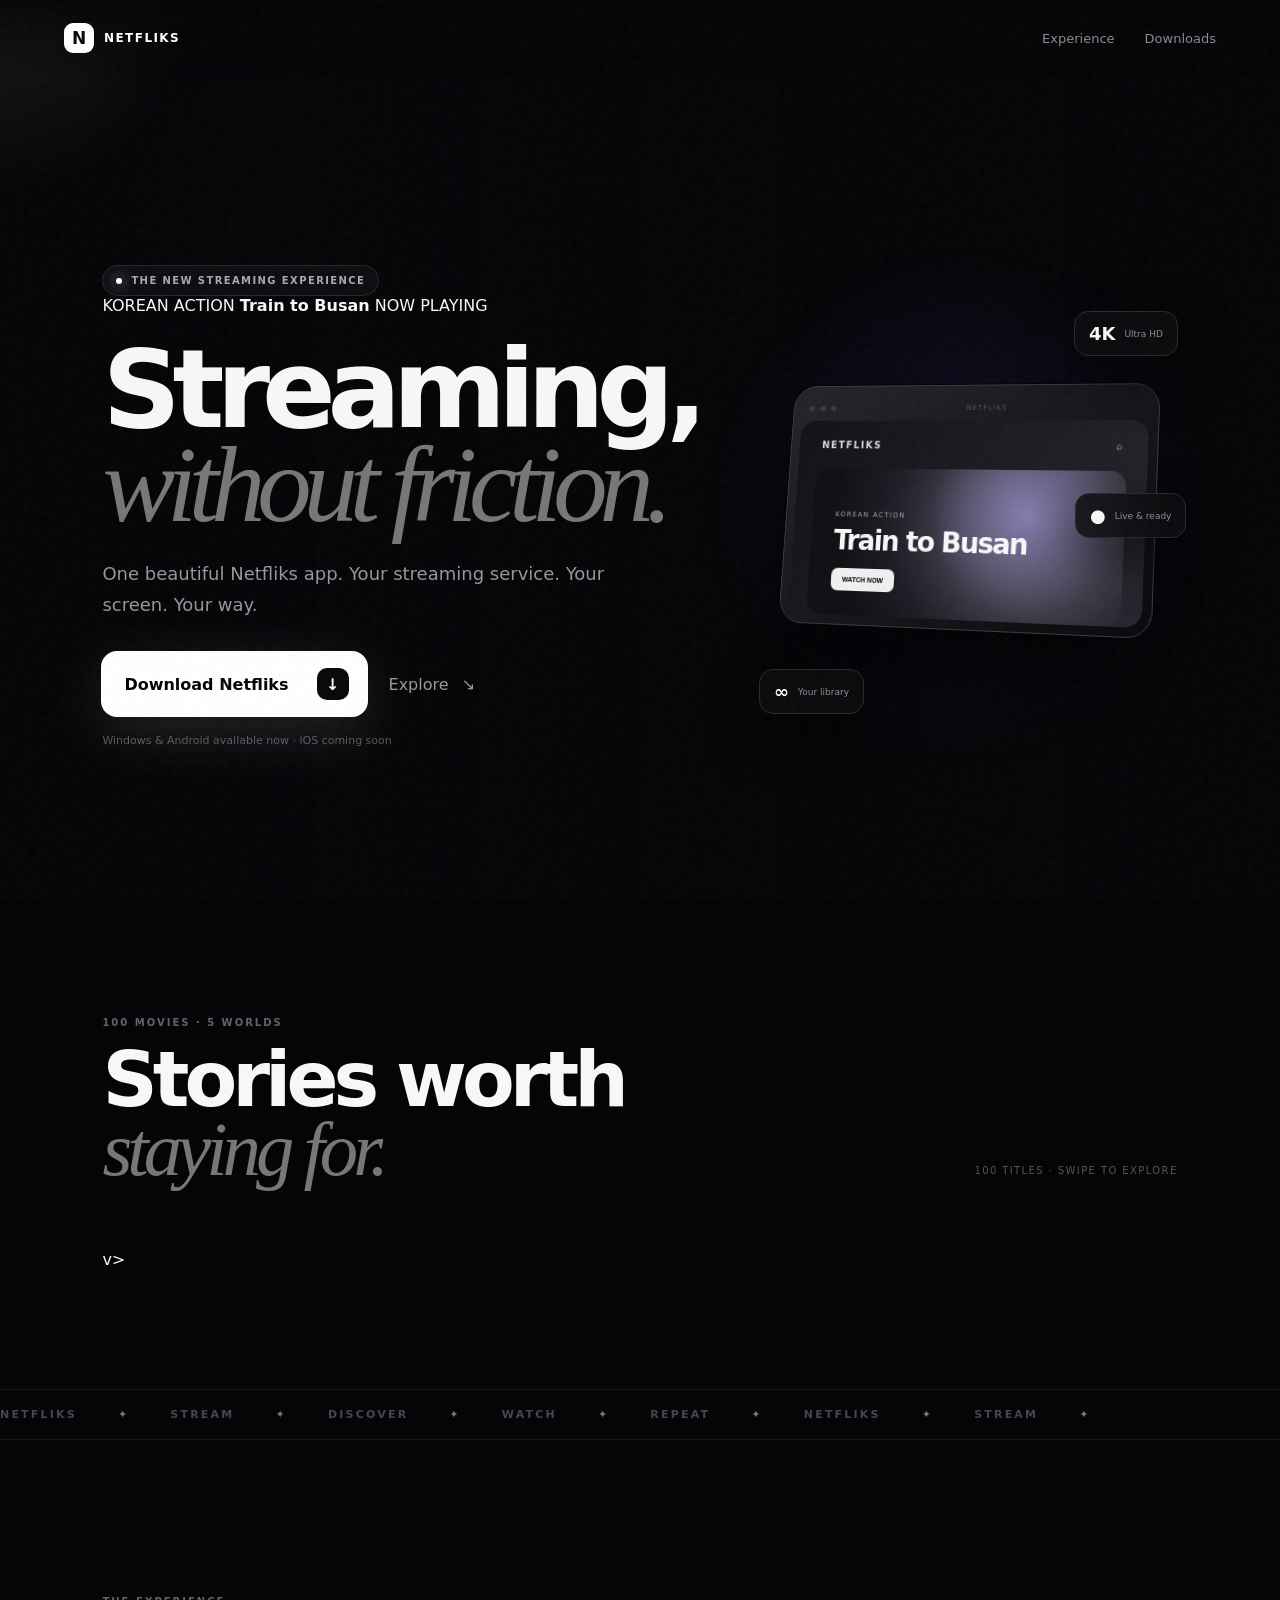
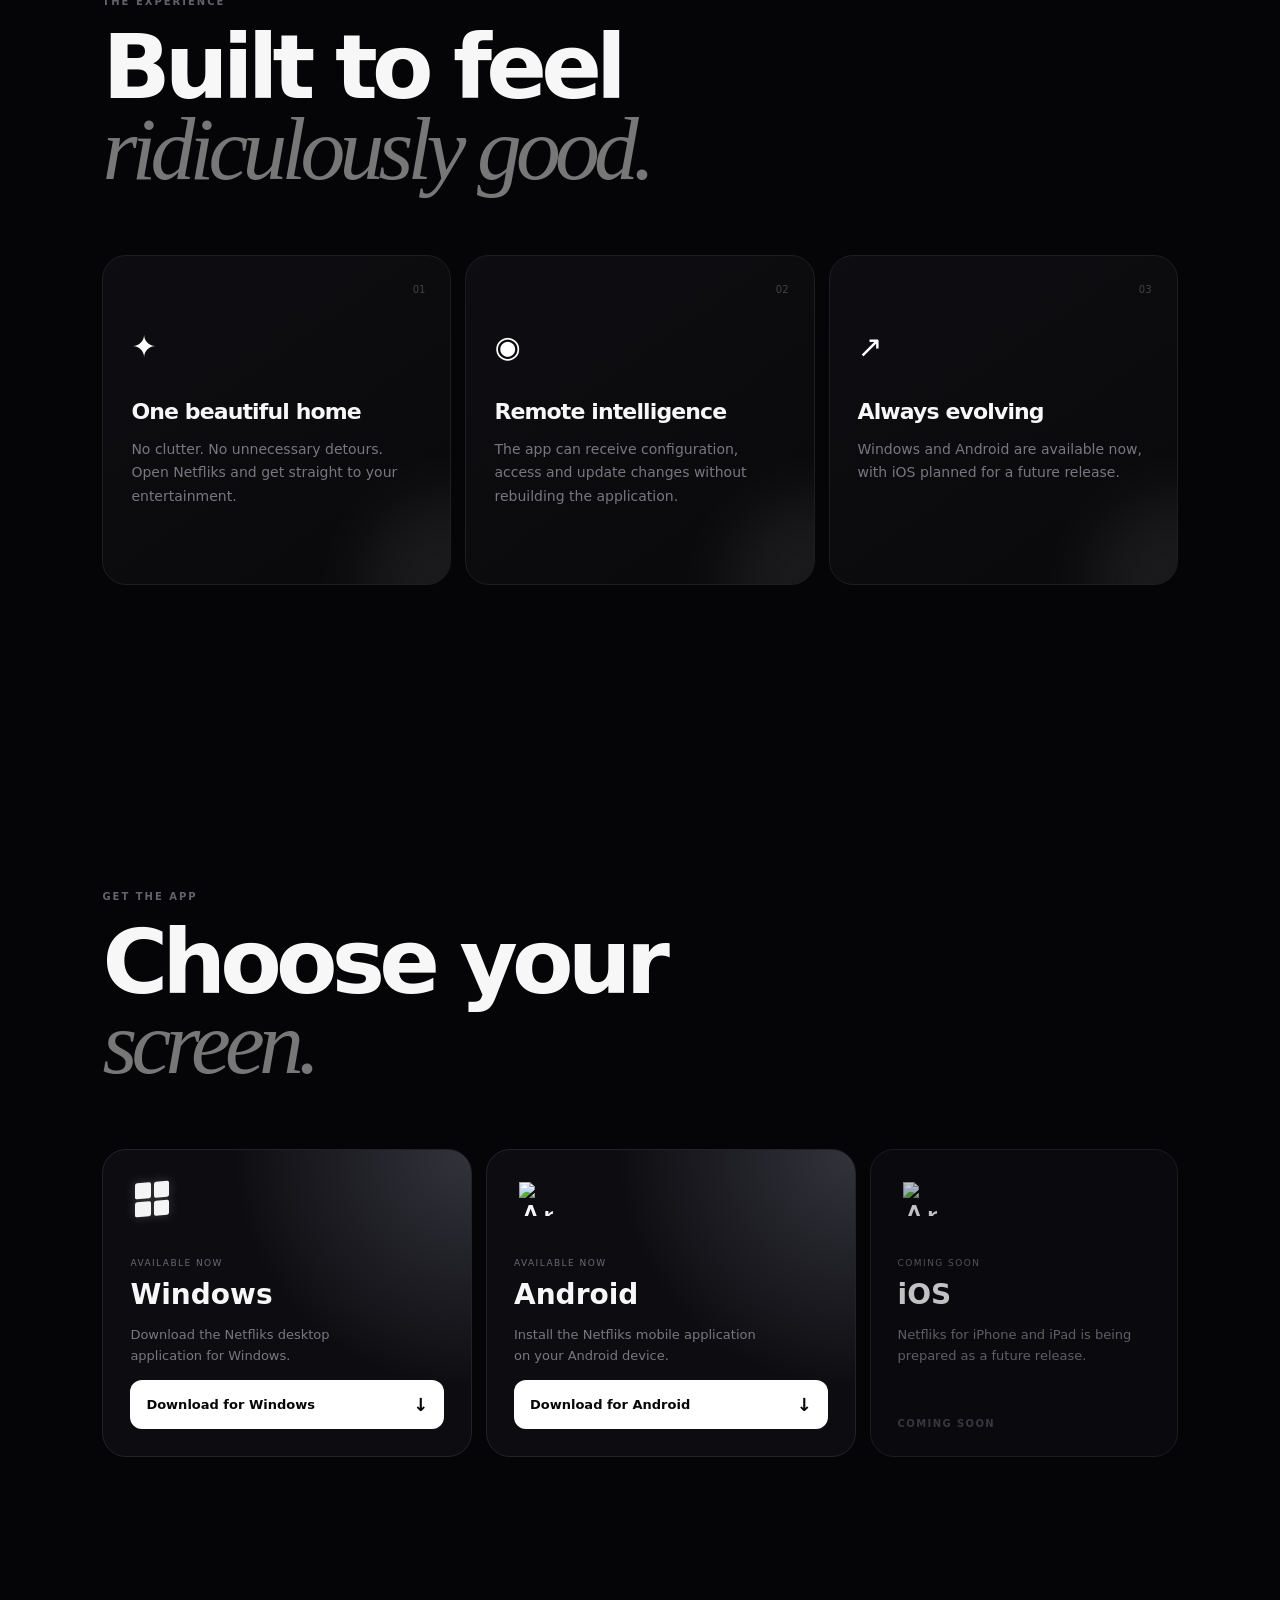
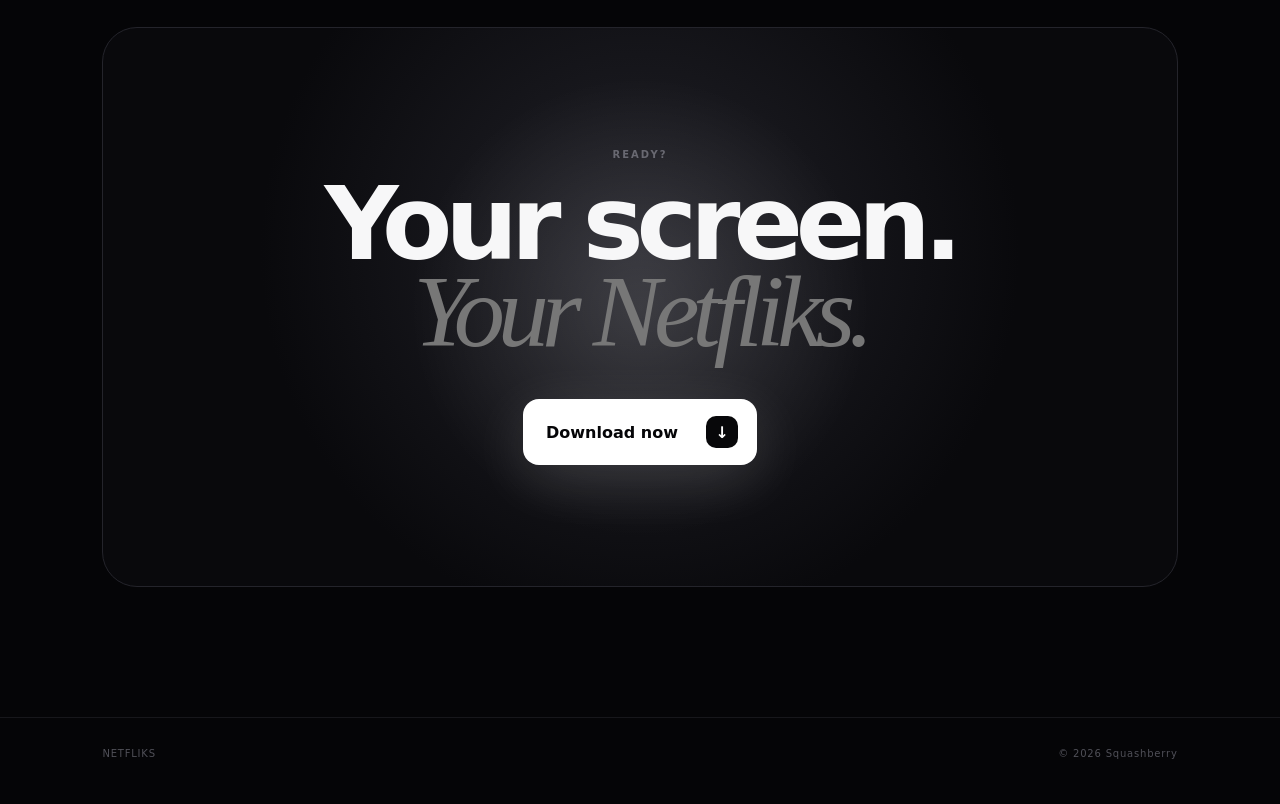
==== commit c8455540: "Upgrade cinematic movie hero and 100-title showcase" ====
--- a/index.html
+++ b/index.html
@@ -24,11 +24,16 @@
 <main>
 <section class="hero">
   <div class="hero-backdrop" aria-hidden="true">
-    <img src="https://dnm.nflximg.net/api/v6/2DuQlx0fM4wd1nzqm5BFBi6ILa8/AAAAQTSBIFw90-6pYOMxVtejMtDOfr4c_nsSRuU5BzWrnFzgPtVlDxoyI84bF4POfNcmJuZv4xjbp3fLL9rWPQjJyyPGIh1GP7gvgZIScYtIbdlIyvB8Dvx37KART3aLOd1i2LHNNvP0I-1CUQLuwWt1_y59.jpg?r=4e6" alt="">
+    <img id="heroMovieImage" src="https://dnm.nflximg.net/api/v6/2DuQlx0fM4wd1nzqm5BFBi6ILa8/AAAAQTSBIFw90-6pYOMxVtejMtDOfr4c_nsSRuU5BzWrnFzgPtVlDxoyI84bF4POfNcmJuZv4xjbp3fLL9rWPQjJyyPGIh1GP7gvgZIScYtIbdlIyvB8Dvx37KART3aLOd1i2LHNNvP0I-1CUQLuwWt1_y59.jpg?r=4e6" alt="">
   </div>
   <div class="hero-orbit orbit-a"></div><div class="hero-orbit orbit-b"></div>
   <div class="hero-copy reveal">
     <div class="pill"><span class="live-dot"></span> THE NEW STREAMING EXPERIENCE</div>
+    <div class="hero-movie-meta" id="heroMovieMeta">
+      <span class="hero-movie-category" id="heroMovieCategory">KOREAN ACTION</span>
+      <strong id="heroMovieTitle">Train to Busan</strong>
+      <span id="heroMovieStatus">NOW PLAYING</span>
+    </div>
     <h1>Streaming,<br><em>without friction.</em></h1>
     <p>One beautiful Netfliks app. Your streaming service. Your screen. Your way.</p>
     <div class="hero-actions">
@@ -46,7 +51,15 @@
       <div class="device-bar"><i></i><i></i><i></i><span>NETFLIKS</span></div>
       <div class="mock-content">
         <div class="mock-nav"><strong>NETFLIKS</strong><span>⌕</span></div>
-        <div class="mock-hero"><div><small>FEATURED</small><h2>Watch what<br>you love.</h2><button>WATCH NOW</button></div></div>
+        <div class="mock-hero" id="deviceMovie">
+          <div class="device-movie-image" id="deviceMovieImage"></div>
+          <div class="device-movie-shade"></div>
+          <div class="device-movie-copy">
+            <small id="deviceMovieCategory">KOREAN ACTION</small>
+            <h2 id="deviceMovieTitle">Train to Busan</h2>
+            <button>WATCH NOW</button>
+          </div>
+        </div>
         <div class="mock-row"><span></span><span></span><span></span><span></span></div>
       </div>
     </div>
@@ -60,33 +73,12 @@
 <section class="movie-showcase reveal" id="kdrama-showcase">
   <div class="showcase-head">
     <div>
-      <small>NOW PLAYING</small>
+      <small>100 MOVIES · 5 WORLDS</small>
       <h2>Stories worth<br><em>staying for.</em></h2>
     </div>
-    <span class="showcase-hint">Swipe to explore</span>
-  </div>
-  <div class="movie-carousel" aria-label="Featured movie and series artwork">
-    <article class="movie-card">
-      <img src="https://dnm.nflximg.net/api/v6/2DuQlx0fM4wd1nzqm5BFBi6ILa8/AAAAQTSBIFw90-6pYOMxVtejMtDOfr4c_nsSRuU5BzWrnFzgPtVlDxoyI84bF4POfNcmJuZv4xjbp3fLL9rWPQjJyyPGIh1GP7gvgZIScYtIbdlIyvB8Dvx37KART3aLOd1i2LHNNvP0I-1CUQLuwWt1_y59.jpg?r=4e6" alt="Alchemy of Souls still">
-      <div class="movie-card-overlay"></div>
-      <div class="movie-card-copy"><small>K-DRAMA · FANTASY</small><h3>Alchemy of Souls</h3><p>Magic, destiny and a world of changing souls.</p></div>
-    </article>
-    <article class="movie-card">
-      <img src="https://i.pinimg.com/736x/c7/7e/7d/c77e7d108628683fd5901295134bc3f3.jpg" alt="Mr. Queen still">
-      <div class="movie-card-overlay"></div>
-      <div class="movie-card-copy"><small>K-DRAMA · COMEDY</small><h3>Mr. Queen</h3><p>Royal chaos with a completely unexpected twist.</p></div>
-    </article>
-    <article class="movie-card">
-      <img src="https://ian.marieclaire.com.tw/assets/mc/202403/6600FB1DAFA651711340317.jpeg?format=jpg&t=sc&w=1200%2C675" alt="Queen of Tears still">
-      <div class="movie-card-overlay"></div>
-      <div class="movie-card-copy"><small>K-DRAMA · ROMANCE</small><h3>Queen of Tears</h3><p>Big feelings, beautiful frames and unforgettable moments.</p></div>
-    </article>
-    <article class="movie-card">
-      <img src="https://www.infobae.com/resizer/v2/VV56G5ODBBHALFCX3IMEZUS2U4.jpg?auth=a4a2b2cb1845a207d50dbf620bb07ae6ac1e256814ede9e56d58129a00ab1cae&height=512&quality=85&smart=true&width=1024" alt="My Demon still">
-      <div class="movie-card-overlay"></div>
-      <div class="movie-card-copy"><small>K-DRAMA · SUPERNATURAL</small><h3>My Demon</h3><p>A sleek supernatural romance for late-night watching.</p></div>
-    </article>
-  </div>
+    <span class="showcase-hint">100 titles · swipe to explore</span>
+  </div>
+  <div class="movie-carousel" id="movieCarousel" aria-label="100 featured movies and series"></div>v>
 </section>
 
 <section class="ticker"><div>NETFLIKS <span>✦</span> STREAM <span>✦</span> DISCOVER <span>✦</span> WATCH <span>✦</span> REPEAT <span>✦</span> NETFLIKS <span>✦</span> STREAM <span>✦</span></div></section>
--- a/styles.css
+++ b/styles.css
@@ -16,3 +16,65 @@
 .install-guide-actions{display:flex;justify-content:flex-end;align-items:center;gap:12px;margin-top:26px}.install-guide-secondary{border:1px solid #292930;background:transparent;color:#aaa;border-radius:12px;padding:13px 16px;font:inherit;font-size:12px;font-weight:800;cursor:pointer}.install-guide-secondary:hover{color:#fff;border-color:#4a4a53}.install-guide-primary{padding:13px 14px 13px 18px;border:0;cursor:pointer;font:inherit;font-size:12px}
 .download-options{display:grid;gap:10px;margin:26px 0 18px}.download-option{display:flex;align-items:center;gap:16px;width:100%;padding:16px;border:1px solid #25252c;border-radius:18px;background:#0d0d11;color:#fff;text-decoration:none;text-align:left;cursor:pointer;transition:transform .25s,border-color .25s,background .25s}.download-option:hover:not(.disabled){transform:translateY(-2px);border-color:#55555e;background:#121216}.download-option .platform-logo-wrap{flex:none;width:46px;height:46px;border-radius:13px;background:#15151a;border:1px solid #24242c}.download-option-copy{display:grid;gap:4px;flex:1}.download-option-copy strong{font-size:15px}.download-option-copy small{color:#777781;font-size:11px}.download-option-arrow,.download-option-status{font-size:13px;font-weight:900;color:#aaa}.download-option-status{font-size:9px;letter-spacing:.14em;color:#52525b}.download-option.disabled{opacity:.5;cursor:not-allowed}.chooser-close-button{width:100%;margin-top:6px}
 @media(max-width:600px){.install-guide,.download-chooser{padding:14px}.install-guide-card,.download-chooser-card{padding:26px 20px;border-radius:24px}.install-guide-card h2,.download-chooser-card h2{font-size:34px;margin-right:34px}.install-guide-actions{flex-direction:column-reverse;align-items:stretch}.install-guide-primary,.install-guide-secondary{width:100%;justify-content:center;text-align:center}}
+
+/* ============================================================
+   NETFLIKS CINEMATIC HERO
+   ============================================================ */
+.hero{isolation:isolate}
+.hero-backdrop{position:absolute;inset:0;z-index:0;overflow:hidden;pointer-events:none}
+.hero-backdrop img{position:absolute;inset:-4%;width:108%;height:108%;object-fit:cover;object-position:center 22%;opacity:.42;filter:saturate(.82) contrast(1.08);transform:scale(1.04)}
+.hero-backdrop:after{content:"";position:absolute;inset:0;background:
+  linear-gradient(90deg,#050507 0%,#050507e8 24%,#05050770 54%,#050507d9 100%),
+  linear-gradient(180deg,#050507 0%,#05050700 30%,#050507 100%);
+}
+.hero-copy,.device-scene{z-index:4}
+.hero:after{content:"";position:absolute;inset:0;z-index:2;pointer-events:none;background:radial-gradient(circle at 72% 38%,transparent 0%,#05050708 30%,#05050765 76%,#050507 100%)}
+
+/* ============================================================
+   MOVIE SHOWCASE
+   ============================================================ */
+.movie-showcase{padding:90px 8vw 120px;position:relative}
+.showcase-head{display:flex;justify-content:space-between;align-items:flex-end;gap:20px;margin-bottom:34px}
+.showcase-head small{font-size:10px;letter-spacing:.2em;color:#62626b;font-weight:900}
+.showcase-head h2{font-size:clamp(42px,6vw,78px);line-height:.9;letter-spacing:-.065em;margin:15px 0 0}
+.showcase-head h2 em{font-family:Georgia,serif;font-weight:400;color:#777;font-style:italic}
+.showcase-hint{font-size:10px;letter-spacing:.14em;text-transform:uppercase;color:#55555d;padding-bottom:8px}
+.movie-carousel{display:flex;gap:16px;overflow-x:auto;scroll-snap-type:x mandatory;scroll-behavior:smooth;padding:8px 4px 24px;overscroll-behavior-inline:contain}
+.movie-carousel::-webkit-scrollbar{height:7px}
+.movie-carousel::-webkit-scrollbar-track{background:#111116;border-radius:99px}
+.movie-carousel::-webkit-scrollbar-thumb{background:#303039;border-radius:99px}
+.movie-card{position:relative;flex:0 0 clamp(260px,29vw,380px);aspect-ratio:1.55;overflow:hidden;border:1px solid #26262d;border-radius:24px;background:#0b0b0f;scroll-snap-align:start;box-shadow:0 25px 70px #0008;transition:transform .45s,border-color .45s}
+.movie-card:hover{transform:translateY(-8px);border-color:#4a4a53}
+.movie-card>img{position:absolute;inset:0;width:100%;height:100%;object-fit:cover;object-position:center;transition:transform .7s ease,filter .7s ease}
+.movie-card:hover>img{transform:scale(1.06);filter:saturate(1.05)}
+.movie-card-overlay{position:absolute;inset:0;background:linear-gradient(180deg,#00000012 15%,#00000020 35%,#050507f0 100%)}
+.movie-card-copy{position:absolute;inset:auto 22px 20px;z-index:2}
+.movie-card-copy small{font-size:9px;letter-spacing:.15em;color:#b6b6bd;font-weight:900}
+.movie-card-copy h3{font-size:27px;letter-spacing:-.04em;margin:7px 0 5px}
+.movie-card-copy p{margin:0;color:#a1a1aa;font-size:11px;line-height:1.55;max-width:290px}
+
+/* Guaranteed Windows logo: no external CDN dependency. */
+.windows-mark{display:grid;grid-template-columns:1fr 1fr;grid-template-rows:1fr 1fr;gap:3px;width:28px;height:28px;transform:skewY(-5deg)}
+.windows-mark i{display:block;background:#f4f4f6;border-radius:2px;box-shadow:0 0 12px #fff3}
+.platform-icon .windows-mark{width:34px;height:34px}
+.download-option .windows-mark{width:28px;height:28px}
+
+/* Download troubleshooting is progressive, not forced. */
+.install-guide-trouble{width:100%;display:flex;align-items:center;justify-content:space-between;gap:15px;margin:22px 0 12px;padding:15px 17px;border:1px solid #2a2a31;border-radius:15px;background:#101014;color:#fff;font:inherit;font-size:12px;font-weight:850;cursor:pointer;transition:.25s}
+.install-guide-trouble:hover{border-color:#50505a;background:#141419;transform:translateY(-1px)}
+.install-guide-trouble span{color:#85858e;font-size:10px;text-transform:uppercase;letter-spacing:.1em}
+.help-steps{margin-top:12px}
+.install-guide-steps[hidden]{display:none}
+
+@media(max-width:900px){
+  .hero-backdrop img{object-position:58% 20%}
+  .movie-showcase{padding:80px 6vw 100px}
+  .movie-card{flex-basis:min(78vw,360px)}
+  .showcase-head{align-items:flex-start;flex-direction:column}
+}
+@media(max-width:600px){
+  .hero-backdrop img{opacity:.34;object-position:58% 16%}
+  .movie-showcase{padding-inline:6vw}
+  .movie-card{flex-basis:84vw}
+  .movie-card-copy h3{font-size:24px}
+}
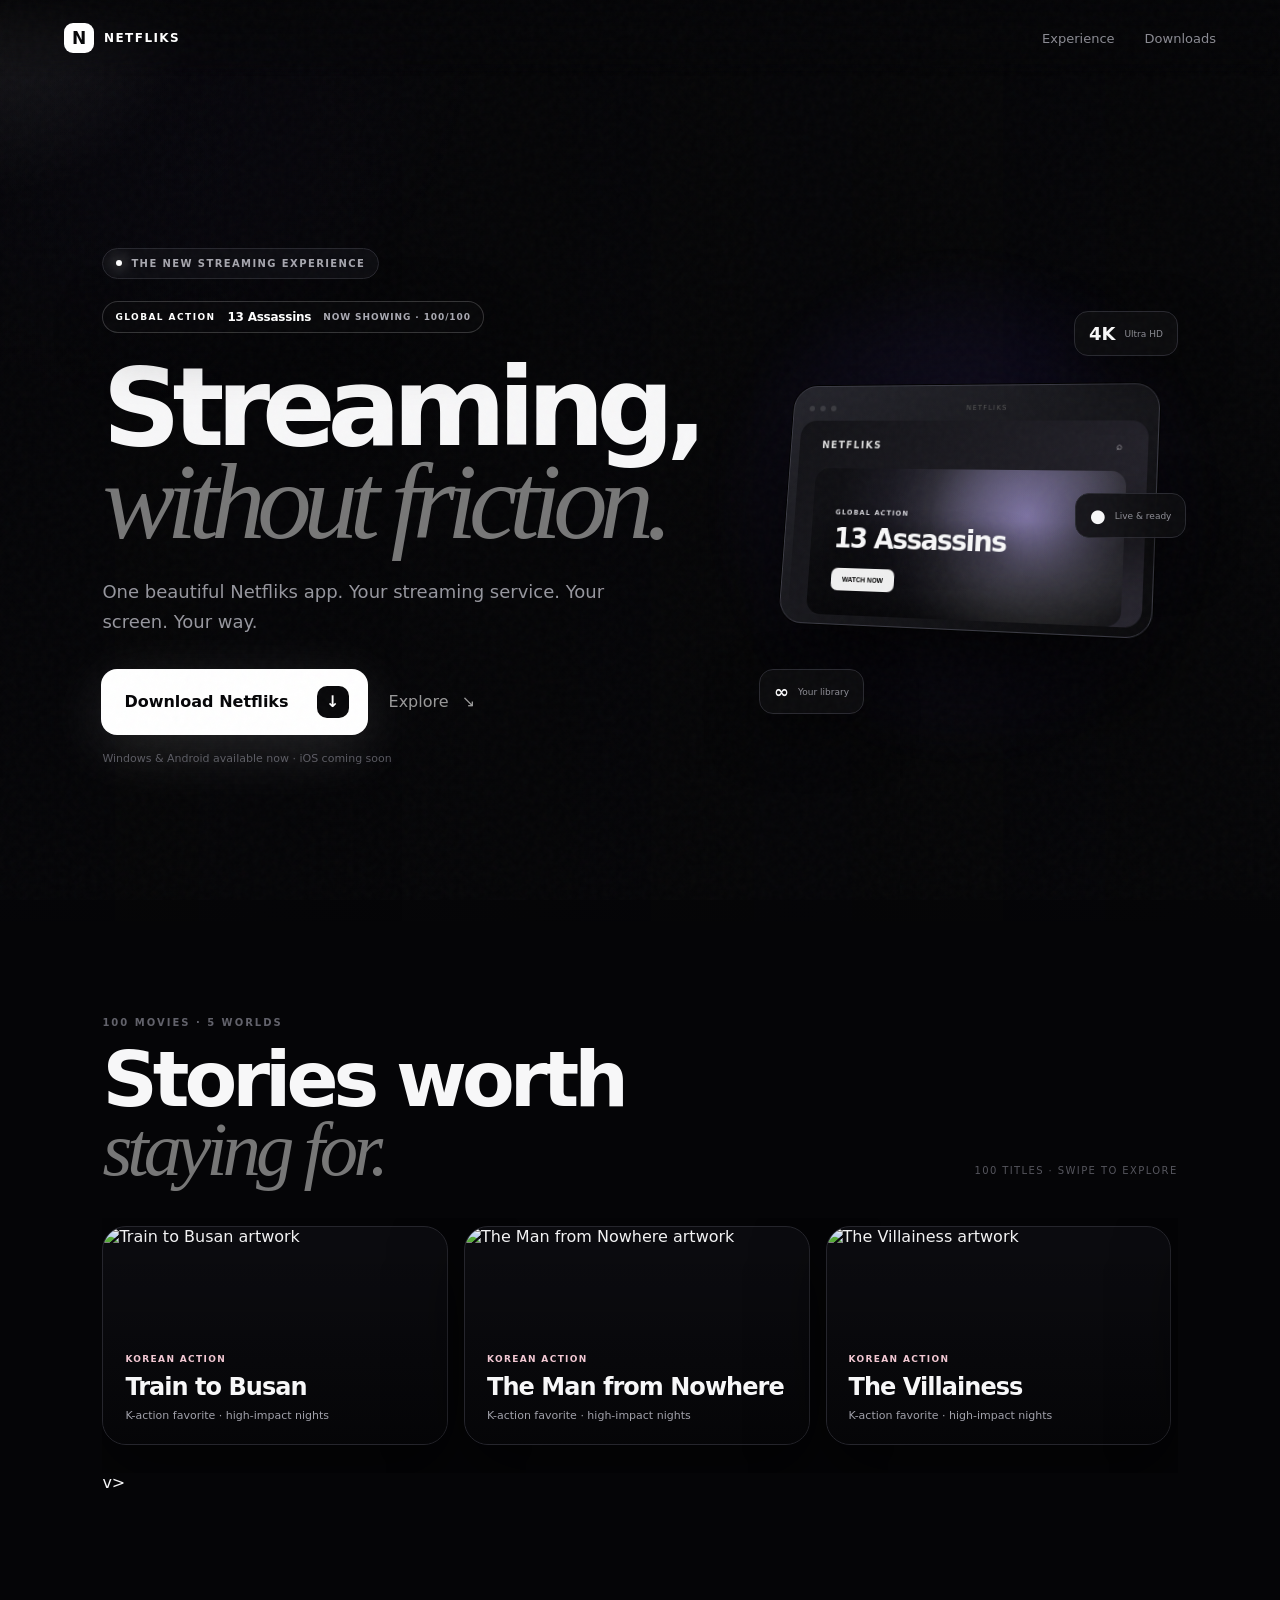
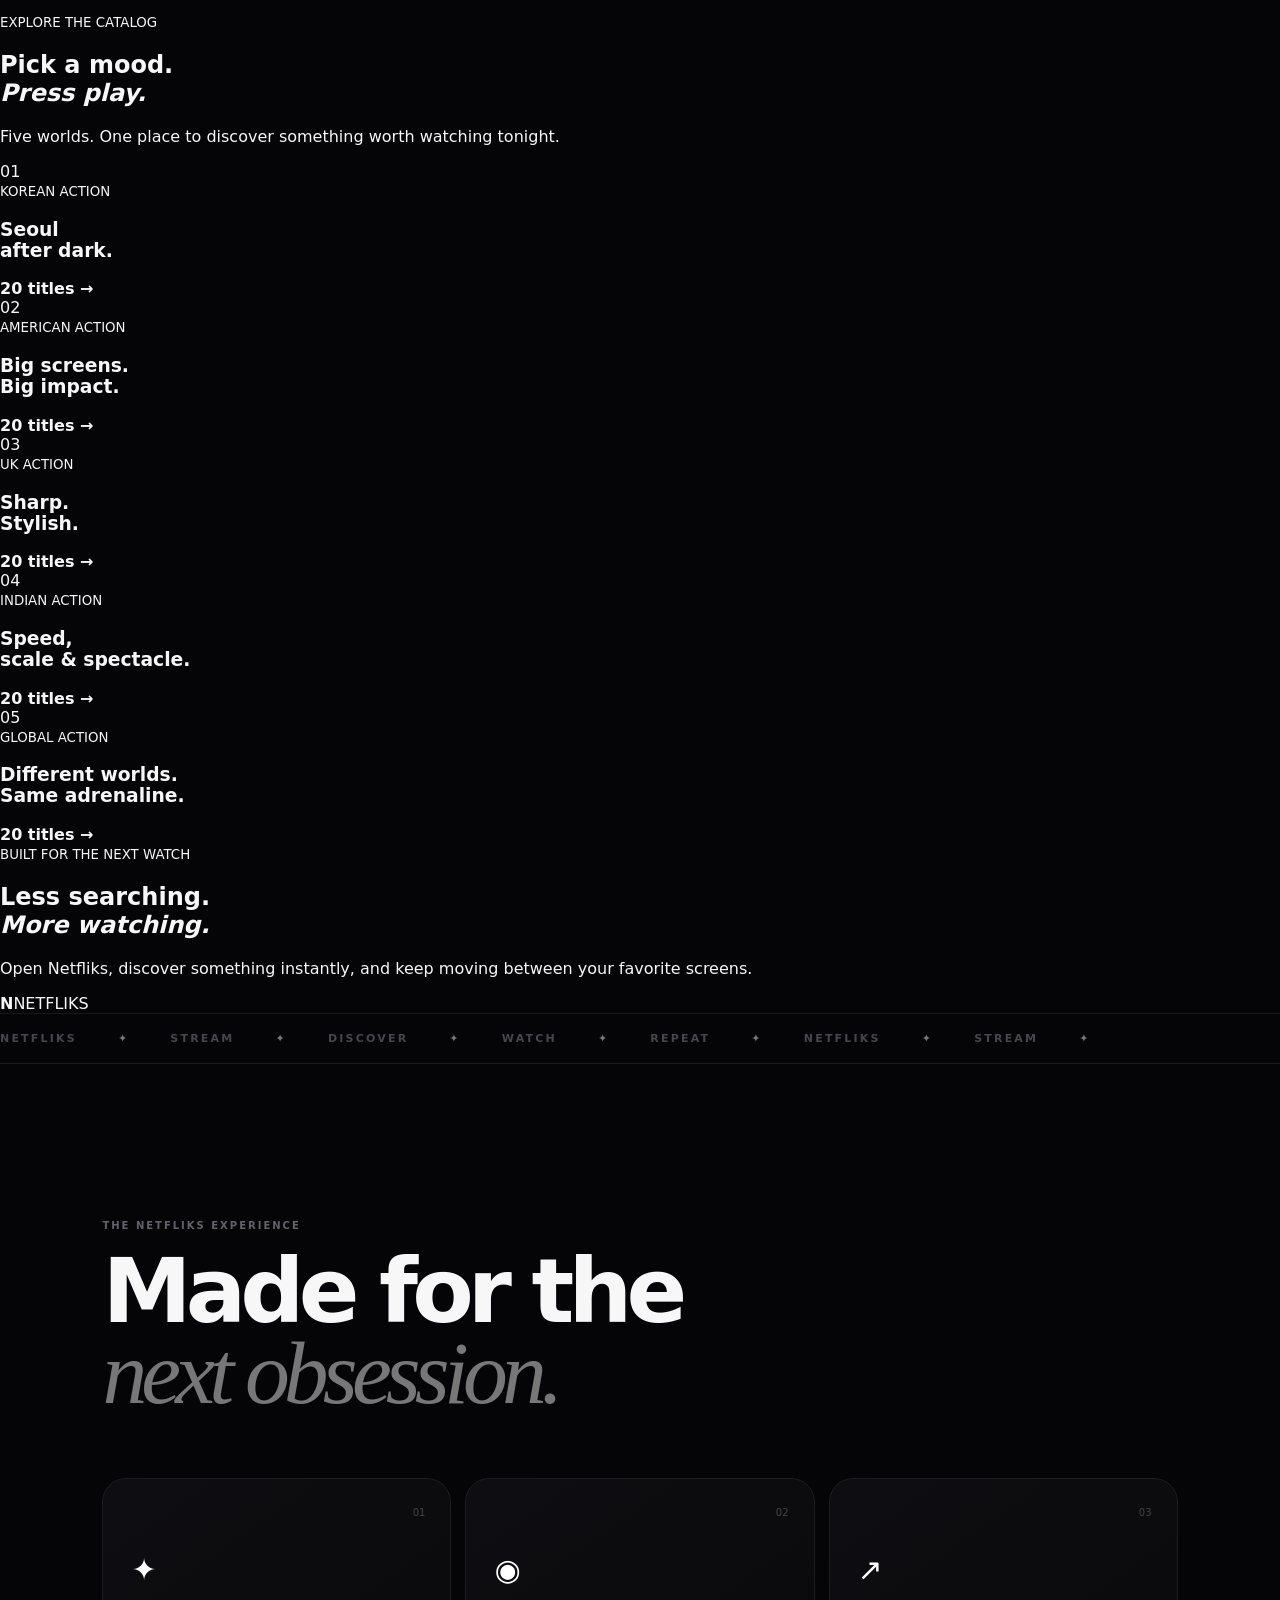
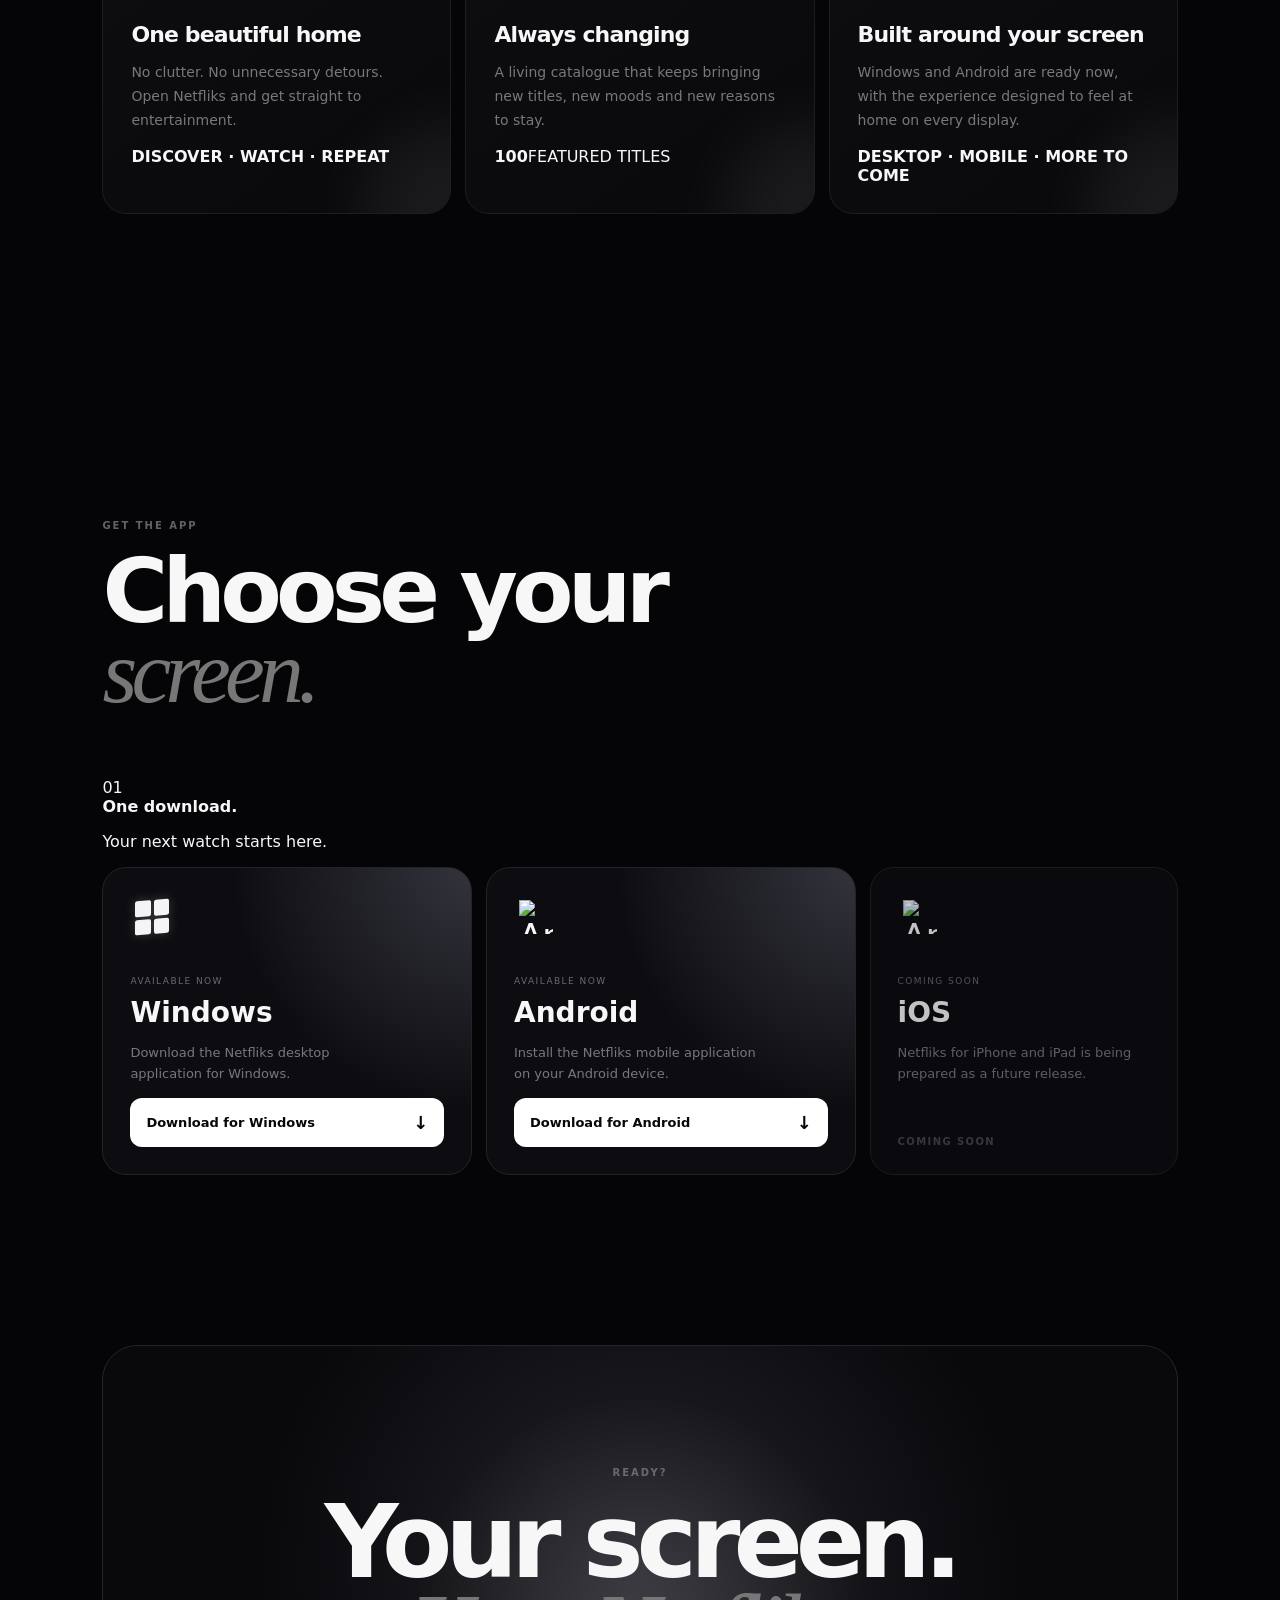
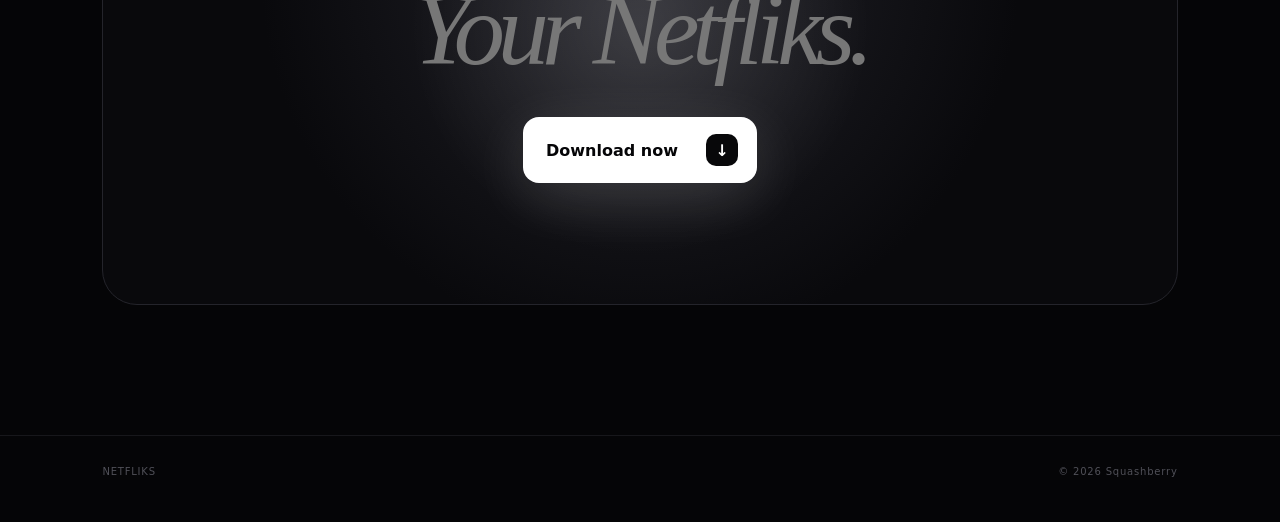
==== commit 1cfb6968: "Add cinematic lower-page discovery sections" ====
--- a/index.html
+++ b/index.html
@@ -81,19 +81,51 @@
   <div class="movie-carousel" id="movieCarousel" aria-label="100 featured movies and series"></div>v>
 </section>
 
+<section class="worlds reveal" id="worlds">
+  <div class="worlds-head">
+    <div>
+      <small>EXPLORE THE CATALOG</small>
+      <h2>Pick a mood.<br><em>Press play.</em></h2>
+    </div>
+    <p>Five worlds. One place to discover something worth watching tonight.</p>
+  </div>
+  <div class="world-grid">
+    <article class="world-card world-korea"><span>01</span><div><small>KOREAN ACTION</small><h3>Seoul<br>after dark.</h3><b>20 titles →</b></div></article>
+    <article class="world-card world-america"><span>02</span><div><small>AMERICAN ACTION</small><h3>Big screens.<br>Big impact.</h3><b>20 titles →</b></div></article>
+    <article class="world-card world-uk"><span>03</span><div><small>UK ACTION</small><h3>Sharp.<br>Stylish.</h3><b>20 titles →</b></div></article>
+    <article class="world-card world-india"><span>04</span><div><small>INDIAN ACTION</small><h3>Speed,<br>scale & spectacle.</h3><b>20 titles →</b></div></article>
+    <article class="world-card world-global"><span>05</span><div><small>GLOBAL ACTION</small><h3>Different worlds.<br>Same adrenaline.</h3><b>20 titles →</b></div></article>
+  </div>
+</section>
+
+<section class="cinema-banner reveal">
+  <div class="cinema-copy">
+    <small>BUILT FOR THE NEXT WATCH</small>
+    <h2>Less searching.<br><em>More watching.</em></h2>
+    <p>Open Netfliks, discover something instantly, and keep moving between your favorite screens.</p>
+  </div>
+  <div class="cinema-orbit">
+    <div class="orbit-ring ring-one"></div><div class="orbit-ring ring-two"></div>
+    <div class="orbit-core"><strong>N</strong><span>NETFLIKS</span></div>
+  </div>
+</section>
+
 <section class="ticker"><div>NETFLIKS <span>✦</span> STREAM <span>✦</span> DISCOVER <span>✦</span> WATCH <span>✦</span> REPEAT <span>✦</span> NETFLIKS <span>✦</span> STREAM <span>✦</span></div></section>
 
 <section id="experience" class="experience">
-  <div class="section-head reveal"><small>THE EXPERIENCE</small><h2>Built to feel<br><em>ridiculously good.</em></h2></div>
+  <div class="section-head reveal"><small>THE NETFLIKS EXPERIENCE</small><h2>Made for the<br><em>next obsession.</em></h2></div>
   <div class="feature-grid">
-    <article class="feature reveal"><span class="feature-no">01</span><div class="icon">✦</div><h3>One beautiful home</h3><p>No clutter. No unnecessary detours. Open Netfliks and get straight to your entertainment.</p></article>
-    <article class="feature reveal"><span class="feature-no">02</span><div class="icon">◉</div><h3>Remote intelligence</h3><p>The app can receive configuration, access and update changes without rebuilding the application.</p></article>
-    <article class="feature reveal"><span class="feature-no">03</span><div class="icon">↗</div><h3>Always evolving</h3><p>Windows and Android are available now, with iOS planned for a future release.</p></article>
+    <article class="feature feature-tall reveal"><span class="feature-no">01</span><div class="icon">✦</div><h3>One beautiful home</h3><p>No clutter. No unnecessary detours. Open Netfliks and get straight to entertainment.</p><div class="feature-line"></div><strong>DISCOVER · WATCH · REPEAT</strong></article>
+    <article class="feature feature-accent reveal"><span class="feature-no">02</span><div class="icon">◉</div><h3>Always changing</h3><p>A living catalogue that keeps bringing new titles, new moods and new reasons to stay.</p><div class="mini-stat"><b>100</b><span>FEATURED TITLES</span></div></article>
+    <article class="feature feature-tall reveal"><span class="feature-no">03</span><div class="icon">↗</div><h3>Built around your screen</h3><p>Windows and Android are ready now, with the experience designed to feel at home on every display.</p><div class="feature-line"></div><strong>DESKTOP · MOBILE · MORE TO COME</strong></article>
   </div>
 </section>
 
 <section id="downloads" class="downloads reveal">
-  <div class="section-head"><small>GET THE APP</small><h2>Choose your<br><em>screen.</em></h2></div>
+  <div class="downloads-top">
+    <div class="section-head"><small>GET THE APP</small><h2>Choose your<br><em>screen.</em></h2></div>
+    <div class="download-promise"><span>01</span><div><strong>One download.</strong><p>Your next watch starts here.</p></div></div>
+  </div>
   <div class="platforms">
     <article class="platform active">
       <div>
--- a/styles.css
+++ b/styles.css
@@ -78,3 +78,143 @@
   .movie-card{flex-basis:84vw}
   .movie-card-copy h3{font-size:24px}
 }
+
+
+/* ============================================================
+   CINEMATIC MOVIE ROTATOR + 100-CARD CATALOG
+   ============================================================ */
+.hero-backdrop img{
+  opacity:.66;
+  filter:saturate(1.12) contrast(1.03) brightness(1.12);
+  transform:scale(1.035);
+  transition:opacity .45s ease,transform 7s ease;
+}
+.hero-backdrop img.is-changing{opacity:.2;transform:scale(1.06)}
+.hero-backdrop:after{
+  background:
+    linear-gradient(90deg,rgba(5,5,7,.78) 0%,rgba(5,5,7,.46) 36%,rgba(5,5,7,.18) 62%,rgba(5,5,7,.46) 100%),
+    linear-gradient(180deg,rgba(5,5,7,.76) 0%,rgba(5,5,7,.04) 27%,rgba(5,5,7,.34) 72%,rgba(5,5,7,.88) 100%);
+}
+.hero:after{
+  background:radial-gradient(circle at 68% 42%,transparent 0%,rgba(5,5,7,.04) 42%,rgba(5,5,7,.42) 100%);
+}
+.hero-movie-meta{
+  display:flex;
+  align-items:center;
+  gap:12px;
+  width:max-content;
+  max-width:min(100%,520px);
+  margin-top:22px;
+  padding:8px 12px;
+  border:1px solid rgba(255,255,255,.18);
+  border-radius:999px;
+  background:rgba(10,10,13,.5);
+  backdrop-filter:blur(14px);
+  box-shadow:0 14px 55px rgba(0,0,0,.3);
+}
+.hero-movie-category{
+  color:#fff;
+  font-size:9px;
+  letter-spacing:.16em;
+  font-weight:900;
+}
+.hero-movie-meta strong{
+  color:#fff;
+  font-size:12px;
+  letter-spacing:-.02em;
+}
+.hero-movie-meta>span:last-child{
+  color:#aaaab3;
+  font-size:9px;
+  letter-spacing:.1em;
+  font-weight:800;
+}
+.device-movie-image{
+  position:absolute;
+  inset:0;
+  background-size:cover;
+  background-position:center;
+  opacity:.9;
+  transition:opacity .45s ease,transform 8s ease;
+  transform:scale(1.03);
+}
+.device-movie-image.is-changing{
+  opacity:.15;
+  transform:scale(1.08);
+}
+.device-movie-shade{
+  position:absolute;
+  inset:0;
+  background:
+    linear-gradient(180deg,rgba(10,10,12,.15),rgba(10,10,12,.1) 34%,rgba(5,5,7,.88) 100%);
+}
+.device-movie-copy{
+  position:relative;
+  z-index:2;
+  max-width:70%;
+}
+.device-movie-copy small{
+  font-size:7px;
+  letter-spacing:.18em;
+  color:#d6d6db;
+  font-weight:900;
+}
+.device-movie-copy h2{
+  font-size:28px;
+  line-height:.95;
+  margin:8px 0 15px;
+  letter-spacing:-.06em;
+  text-shadow:0 8px 30px #000;
+}
+.device-movie-copy button{
+  border:0;
+  border-radius:7px;
+  padding:8px 12px;
+  font-size:7px;
+  font-weight:900;
+  cursor:default;
+}
+.movie-carousel{
+  display:flex;
+  gap:16px;
+  overflow-x:auto;
+  scroll-snap-type:x mandatory;
+  scroll-behavior:smooth;
+  padding:8px 4px 28px;
+  overscroll-behavior-inline:contain;
+}
+.movie-card{
+  flex-basis:clamp(260px,27vw,370px);
+  aspect-ratio:1.58;
+  scroll-snap-align:start;
+}
+.movie-card>img{
+  object-position:center;
+}
+.movie-card-overlay{
+  background:
+    linear-gradient(180deg,rgba(0,0,0,.02) 10%,rgba(0,0,0,.12) 38%,rgba(5,5,7,.94) 100%);
+}
+.movie-card-copy h3{
+  font-size:24px;
+  margin:7px 0 6px;
+}
+.movie-card-copy p{
+  max-width:310px;
+}
+.movie-card[data-category="Korean Action"] .movie-card-copy small{color:#f2c8d3}
+.movie-card[data-category="American Action"] .movie-card-copy small{color:#cbd7ff}
+.movie-card[data-category="UK Action"] .movie-card-copy small{color:#d7d7df}
+.movie-card[data-category="Indian Action"] .movie-card-copy small{color:#ffd1a6}
+.movie-card[data-category="Global Action"] .movie-card-copy small{color:#c8f0e4}
+@media(max-width:900px){
+  .hero-backdrop img{opacity:.58;object-position:58% 20%}
+  .hero-movie-meta{max-width:100%;flex-wrap:wrap;border-radius:18px}
+  .movie-card{flex-basis:min(76vw,360px)}
+}
+@media(max-width:600px){
+  .hero-backdrop img{opacity:.5;object-position:58% 16%}
+  .hero-movie-meta{gap:8px;padding:8px 10px}
+  .hero-movie-meta strong{max-width:180px;white-space:nowrap;overflow:hidden;text-overflow:ellipsis}
+  .movie-card{flex-basis:84vw}
+}
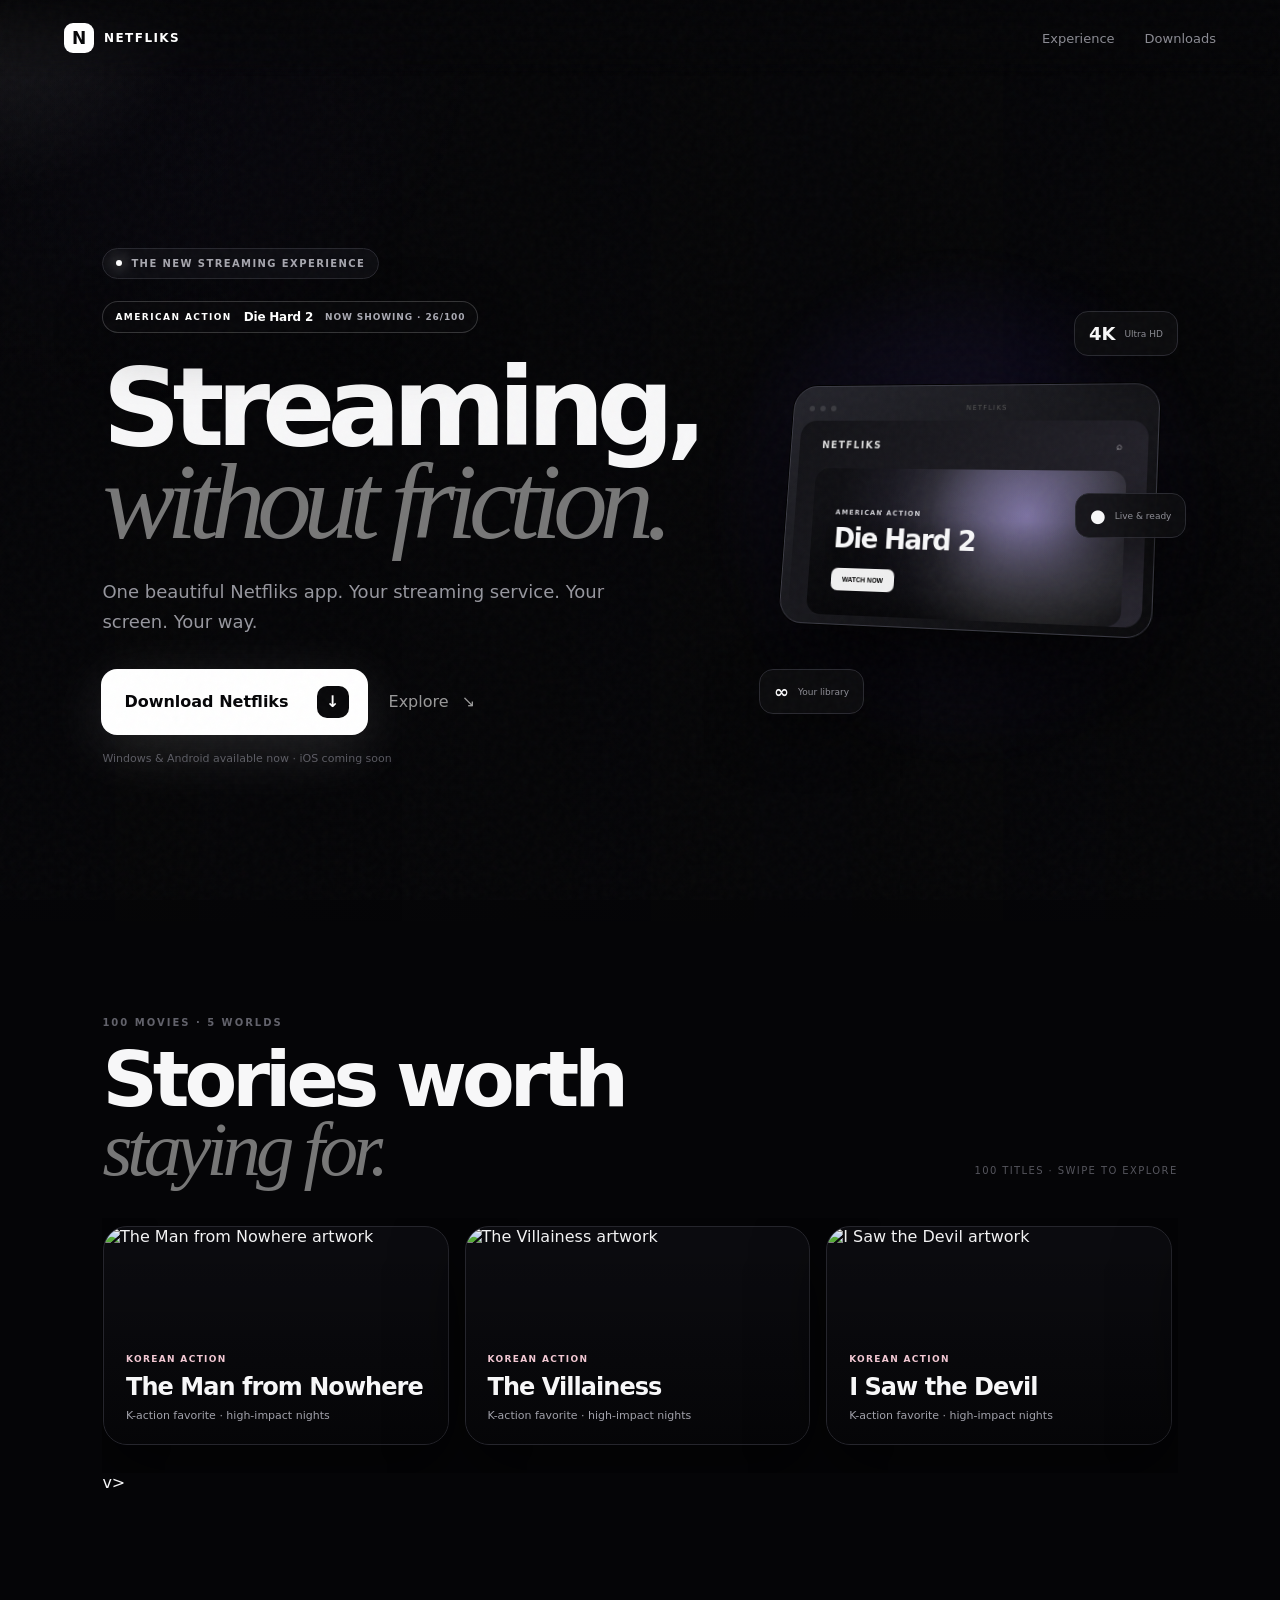
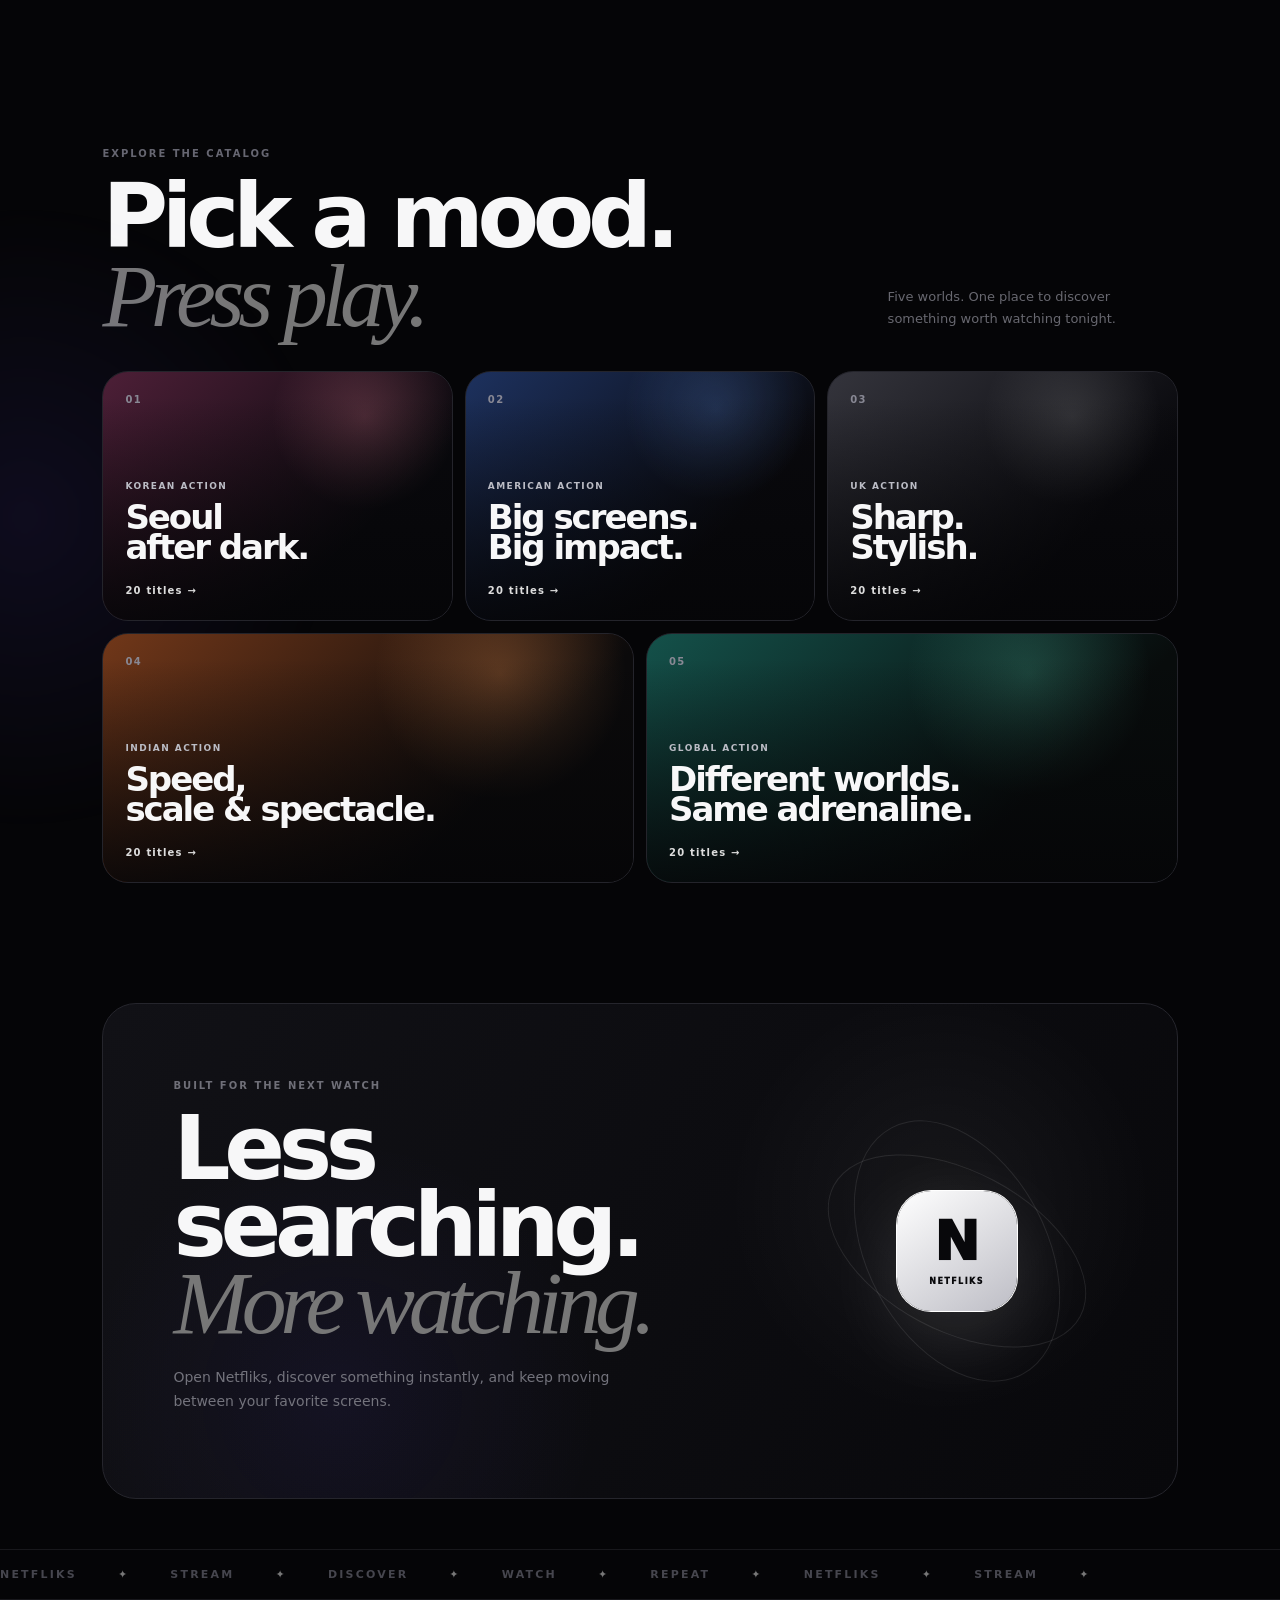
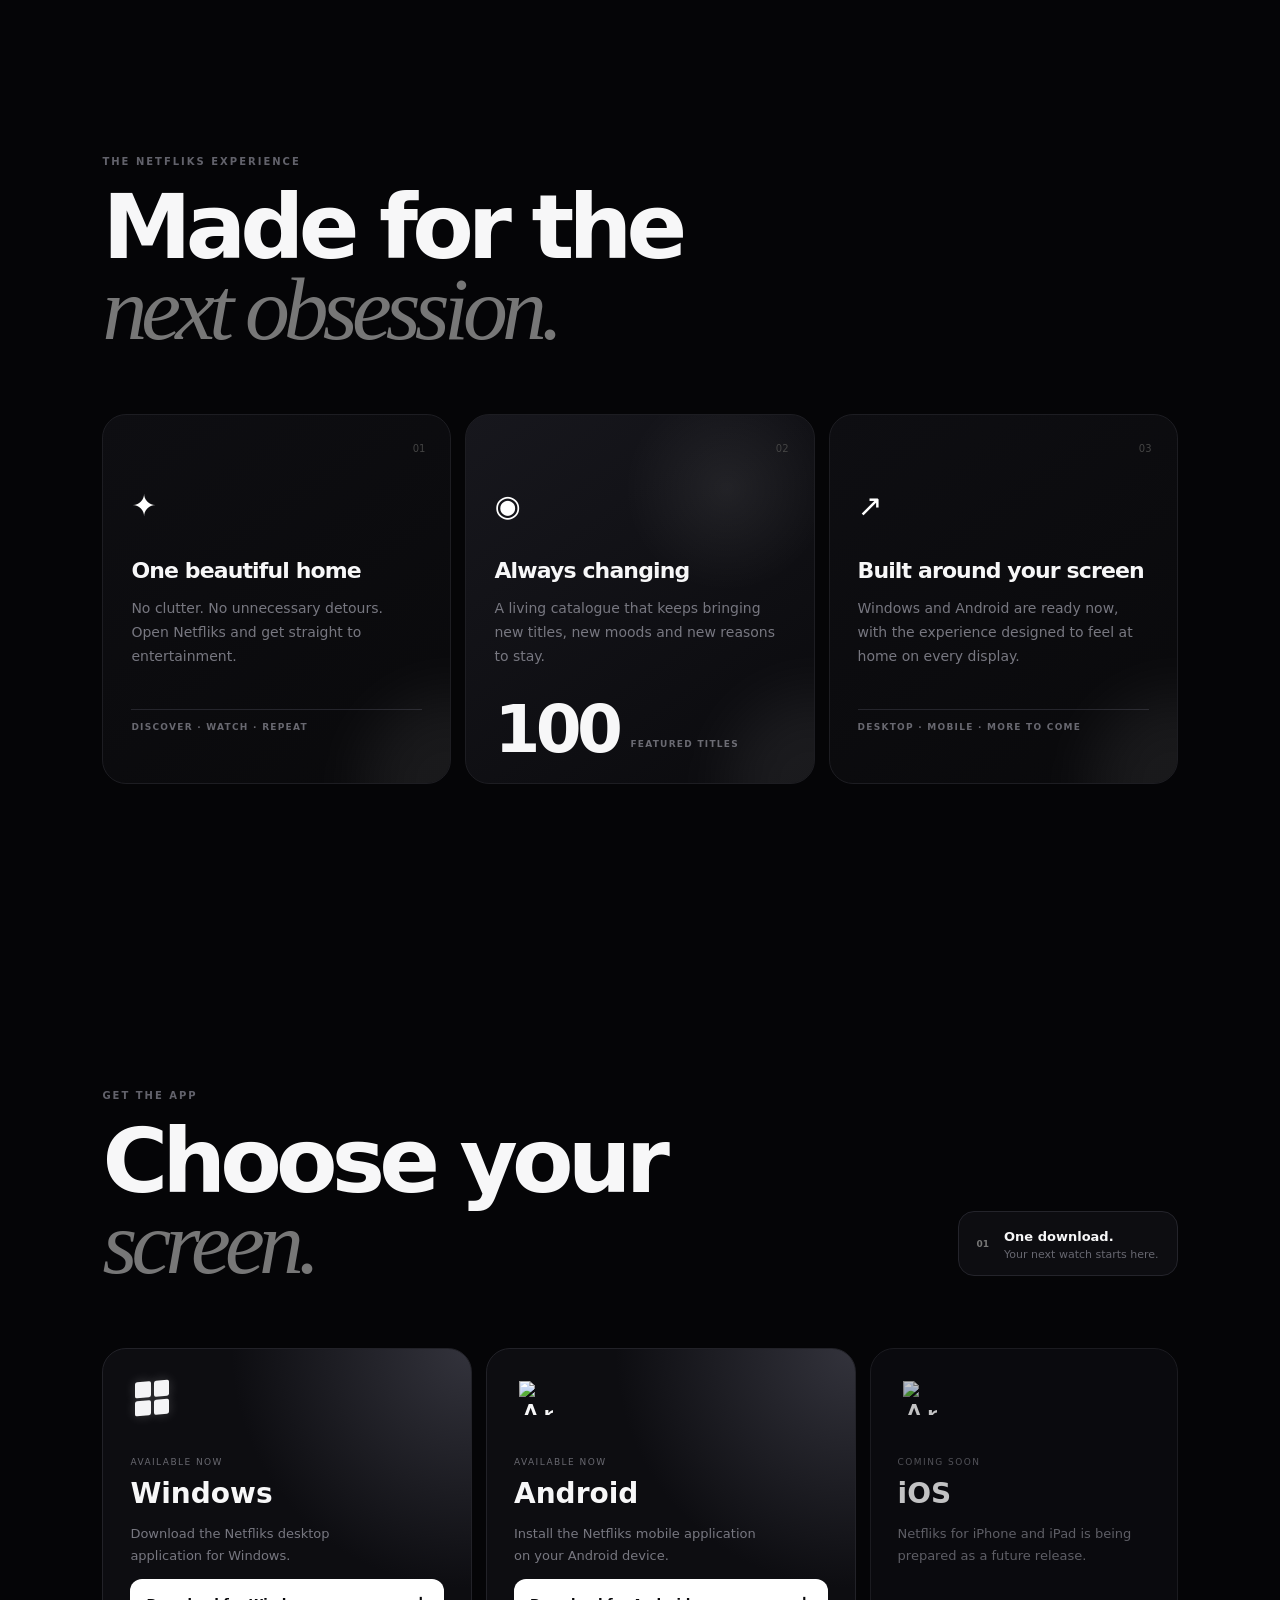
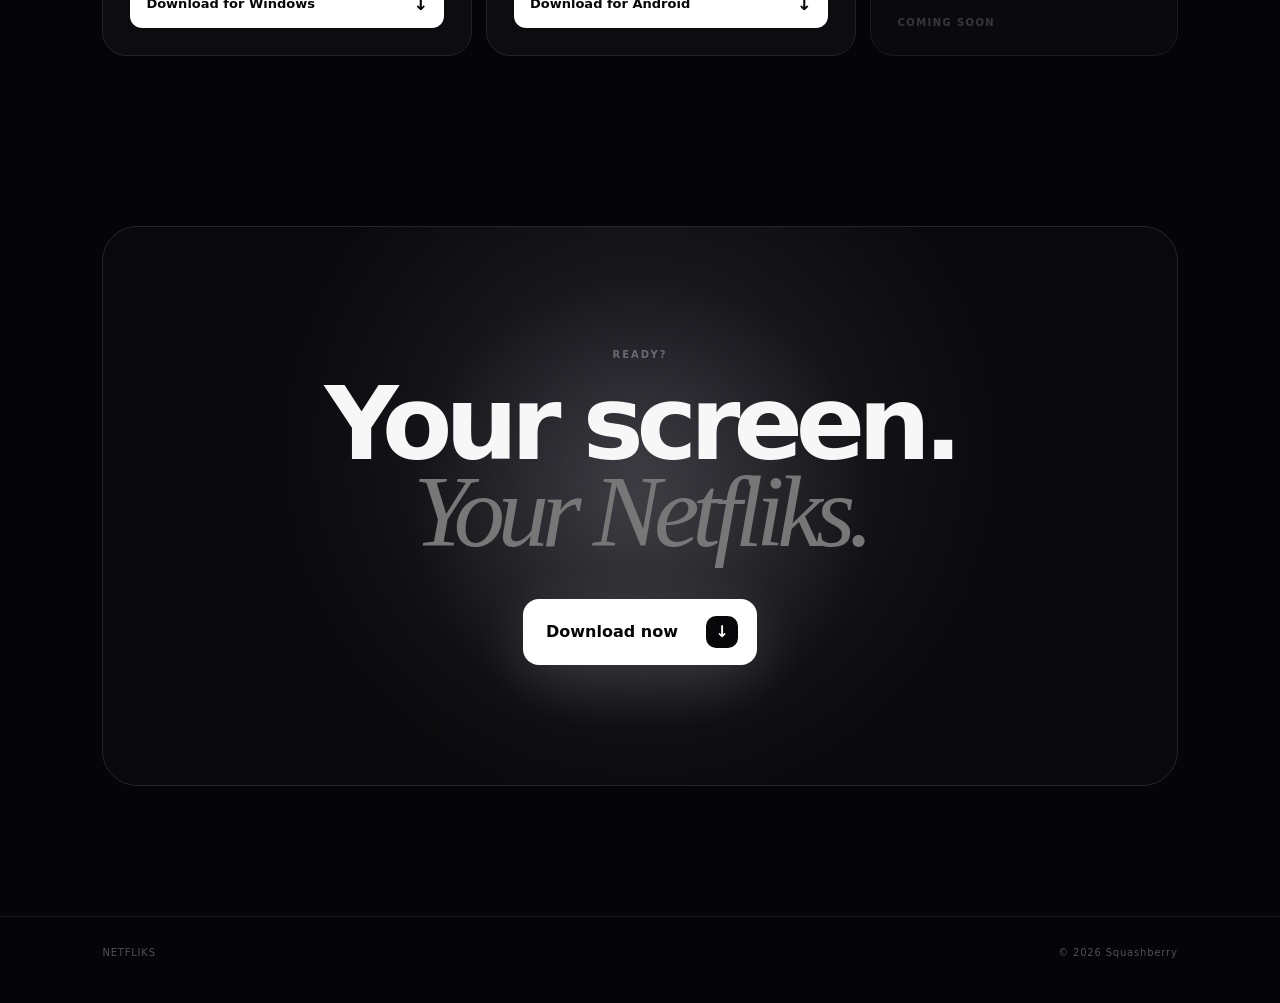
==== commit 2d7296f9: "Add Open Graph and Twitter share preview metadata" ====
--- a/index.html
+++ b/index.html
@@ -7,6 +7,19 @@
 <meta name="theme-color" content="#050507">
 <title>Netfliks — Stream without friction</title>
 <meta name="description" content="Download Netfliks for Windows and Android. iOS is coming soon.">
+<meta property="og:type" content="website">
+<meta property="og:site_name" content="Netfliks">
+<meta property="og:title" content="Netfliks — Stream without friction">
+<meta property="og:description" content="Download Netfliks for Windows and Android. iOS is coming soon.">
+<meta property="og:url" content="https://squashberry.github.io/netfliks-downloads/">
+<meta property="og:image" content="https://squashberry.github.io/netfliks-downloads/social-preview.png">
+<meta property="og:image:type" content="image/png">
+<meta property="og:image:width" content="1200">
+<meta property="og:image:height" content="630">
+<meta name="twitter:card" content="summary_large_image">
+<meta name="twitter:title" content="Netfliks — Stream without friction">
+<meta name="twitter:description" content="Download Netfliks for Windows and Android. iOS is coming soon.">
+<meta name="twitter:image" content="https://squashberry.github.io/netfliks-downloads/social-preview.png">
 <link rel="stylesheet" href="styles.css">
 </head>
 <body>
--- a/styles.css
+++ b/styles.css
@@ -218,3 +218,205 @@
   .hero-movie-meta strong{max-width:180px;white-space:nowrap;overflow:hidden;text-overflow:ellipsis}
   .movie-card{flex-basis:84vw}
 }
+
+
+/* ============================================================
+   LOWER-PAGE CINEMATIC SECTIONS
+   ============================================================ */
+.worlds{
+  padding:130px 8vw 80px;
+  position:relative;
+  overflow:hidden;
+}
+.worlds:before{
+  content:"";
+  position:absolute;
+  width:650px;height:650px;
+  left:-300px;top:180px;border-radius:50%;
+  background:radial-gradient(circle,#6d54ff18,transparent 68%);
+  filter:blur(8px);
+  pointer-events:none;
+}
+.worlds-head{
+  display:flex;
+  justify-content:space-between;
+  align-items:flex-end;
+  gap:50px;
+  margin-bottom:35px;
+}
+.worlds-head small{
+  font-size:10px;letter-spacing:.2em;color:#666671;font-weight:900;
+}
+.worlds-head h2{
+  font-size:clamp(50px,7vw,92px);
+  line-height:.88;
+  letter-spacing:-.07em;
+  margin:16px 0 0;
+}
+.worlds-head h2 em{
+  font-family:Georgia,serif;font-weight:400;color:#777;font-style:italic;
+}
+.worlds-head>p{
+  max-width:290px;
+  color:#686870;font-size:13px;line-height:1.7;
+  margin:0 0 6px;
+}
+.world-grid{
+  display:grid;
+  grid-template-columns:repeat(6,1fr);
+  grid-auto-rows:250px;
+  gap:12px;
+}
+.world-card{
+  position:relative;
+  overflow:hidden;
+  min-height:250px;
+  border:1px solid #24242b;
+  border-radius:26px;
+  padding:22px;
+  display:flex;
+  flex-direction:column;
+  justify-content:space-between;
+  isolation:isolate;
+  transition:transform .5s ease,border-color .5s ease;
+  background:#101014;
+}
+.world-card:hover{transform:translateY(-8px);border-color:#55555e}
+.world-card:before{
+  content:"";position:absolute;inset:0;z-index:-2;
+  background:
+    radial-gradient(circle at 78% 18%,#ffffff22,transparent 25%),
+    linear-gradient(135deg,#242438,#09090d 70%);
+}
+.world-card:after{
+  content:"";position:absolute;inset:0;z-index:-1;
+  background:linear-gradient(180deg,transparent 10%,#050507d9 100%);
+}
+.world-card>span{
+  font-size:10px;color:#888894;font-weight:900;letter-spacing:.14em;
+}
+.world-card>div{position:relative;z-index:2}
+.world-card small{font-size:9px;letter-spacing:.16em;color:#bbbcc5;font-weight:900}
+.world-card h3{
+  margin:9px 0 16px;
+  font-size:34px;line-height:.9;letter-spacing:-.06em;
+}
+.world-card b{
+  font-size:10px;letter-spacing:.12em;color:#ddd;
+}
+.world-korea{grid-column:span 2;background:linear-gradient(145deg,#2c1726,#0a0a0d 74%)}
+.world-korea:before{background:radial-gradient(circle at 75% 18%,#ff8fa438,transparent 28%),linear-gradient(135deg,#4d1f37,#09090d 70%)}
+.world-america{grid-column:span 2;background:linear-gradient(145deg,#17264c,#0a0a0d 74%)}
+.world-america:before{background:radial-gradient(circle at 72% 15%,#6da3ff32,transparent 28%),linear-gradient(135deg,#1d315e,#09090d 70%)}
+.world-uk{grid-column:span 2;background:linear-gradient(145deg,#24242e,#09090d 74%)}
+.world-uk:before{background:radial-gradient(circle at 70% 18%,#ffffff20,transparent 28%),linear-gradient(135deg,#34343c,#09090d 70%)}
+.world-india{grid-column:span 3;background:linear-gradient(145deg,#4c2412,#0c0a0a 74%)}
+.world-india:before{background:radial-gradient(circle at 75% 16%,#ff9d5545,transparent 28%),linear-gradient(135deg,#713719,#0b0a0b 70%)}
+.world-global{grid-column:span 3;background:linear-gradient(145deg,#103d36,#080c0c 74%)}
+.world-global:before{background:radial-gradient(circle at 72% 16%,#67f0cc31,transparent 28%),linear-gradient(135deg,#14514a,#080c0c 70%)}
+
+.cinema-banner{
+  margin:40px 8vw 50px;
+  min-height:450px;
+  border:1px solid #25252c;
+  border-radius:34px;
+  background:
+    radial-gradient(circle at 78% 40%,#ffffff0c,transparent 24%),
+    radial-gradient(circle at 22% 80%,#6d54ff12,transparent 28%),
+    linear-gradient(120deg,#111116,#08080b);
+  display:flex;
+  align-items:center;
+  justify-content:space-between;
+  gap:60px;
+  padding:70px;
+  position:relative;
+  overflow:hidden;
+}
+.cinema-copy{max-width:600px;position:relative;z-index:2}
+.cinema-copy small{font-size:10px;letter-spacing:.2em;color:#6f6f78;font-weight:900}
+.cinema-copy h2{
+  font-size:clamp(55px,7vw,94px);
+  line-height:.86;letter-spacing:-.07em;margin:17px 0 24px;
+}
+.cinema-copy h2 em{
+  font-family:Georgia,serif;font-weight:400;color:#777;font-style:italic;
+}
+.cinema-copy p{color:#73737c;line-height:1.75;font-size:14px;max-width:450px}
+.cinema-orbit{
+  width:300px;height:300px;position:relative;display:grid;place-items:center;flex:none;
+}
+.orbit-ring{
+  position:absolute;border:1px solid #ffffff18;border-radius:50%;
+  animation:orbitSpin 12s linear infinite;
+}
+.ring-one{width:280px;height:160px;transform:rotate(28deg)}
+.ring-two{width:180px;height:280px;transform:rotate(-28deg);animation-direction:reverse}
+.orbit-core{
+  width:120px;height:120px;border-radius:34px;
+  background:linear-gradient(145deg,#fff,#bdbdc5);
+  color:#08080b;display:flex;flex-direction:column;align-items:center;justify-content:center;
+  box-shadow:0 25px 80px #fff2,0 0 0 1px #fff;
+}
+.orbit-core strong{font-size:54px;line-height:1;font-weight:950}
+.orbit-core span{font-size:8px;font-weight:950;letter-spacing:.18em;margin-top:8px}
+
+.downloads{
+  position:relative;
+}
+.downloads-top{
+  display:flex;
+  align-items:flex-end;
+  justify-content:space-between;
+  gap:30px;
+}
+.downloads-top .section-head h2{margin-bottom:65px}
+.download-promise{
+  display:flex;align-items:center;gap:15px;
+  margin-bottom:72px;padding:14px 18px;
+  border:1px solid #24242b;border-radius:16px;background:#0d0d11;
+}
+.download-promise>span{font-size:9px;color:#777;font-weight:900}
+.download-promise strong{font-size:13px}
+.download-promise p{margin:3px 0 0;color:#676770;font-size:11px}
+
+.feature-tall{min-height:370px}
+.feature-accent{
+  background:
+    radial-gradient(circle at 75% 20%,#ffffff12,transparent 26%),
+    linear-gradient(145deg,#17171d,#0a0a0d);
+}
+.feature-line{
+  width:100%;height:1px;background:#25252c;margin-top:40px;
+}
+.feature>strong{
+  display:block;margin-top:12px;font-size:9px;letter-spacing:.14em;color:#686870;
+}
+.mini-stat{
+  margin-top:38px;display:flex;align-items:flex-end;gap:12px
+}
+.mini-stat b{font-size:66px;line-height:.7;letter-spacing:-.07em}
+.mini-stat span{font-size:9px;letter-spacing:.14em;color:#6a6a72;font-weight:900;padding-bottom:4px}
+
+@keyframes orbitSpin{to{transform:rotate(360deg)}}
+
+@media(max-width:900px){
+  .worlds{padding:100px 6vw 70px}
+  .worlds-head{flex-direction:column;align-items:flex-start}
+  .world-grid{grid-template-columns:1fr 1fr;grid-auto-rows:220px}
+  .world-korea,.world-america,.world-uk,.world-india,.world-global{grid-column:span 1}
+  .world-india,.world-global{grid-column:span 2}
+  .cinema-banner{margin-inline:6vw;padding:50px;min-height:380px}
+}
+@media(max-width:600px){
+  .worlds{padding-inline:6vw}
+  .world-grid{grid-template-columns:1fr;grid-auto-rows:auto}
+  .world-card,.world-korea,.world-america,.world-uk,.world-india,.world-global{grid-column:span 1;min-height:220px}
+  .cinema-banner{margin-inline:6vw;padding:34px 24px;min-height:560px;flex-direction:column;align-items:flex-start;gap:20px}
+  .cinema-orbit{width:230px;height:230px;align-self:center}
+  .ring-one{width:220px;height:130px}
+  .ring-two{width:145px;height:220px}
+  .orbit-core{width:100px;height:100px}
+  .orbit-core strong{font-size:44px}
+  .downloads-top{display:block}
+  .download-promise{margin:-25px 0 45px}
+}
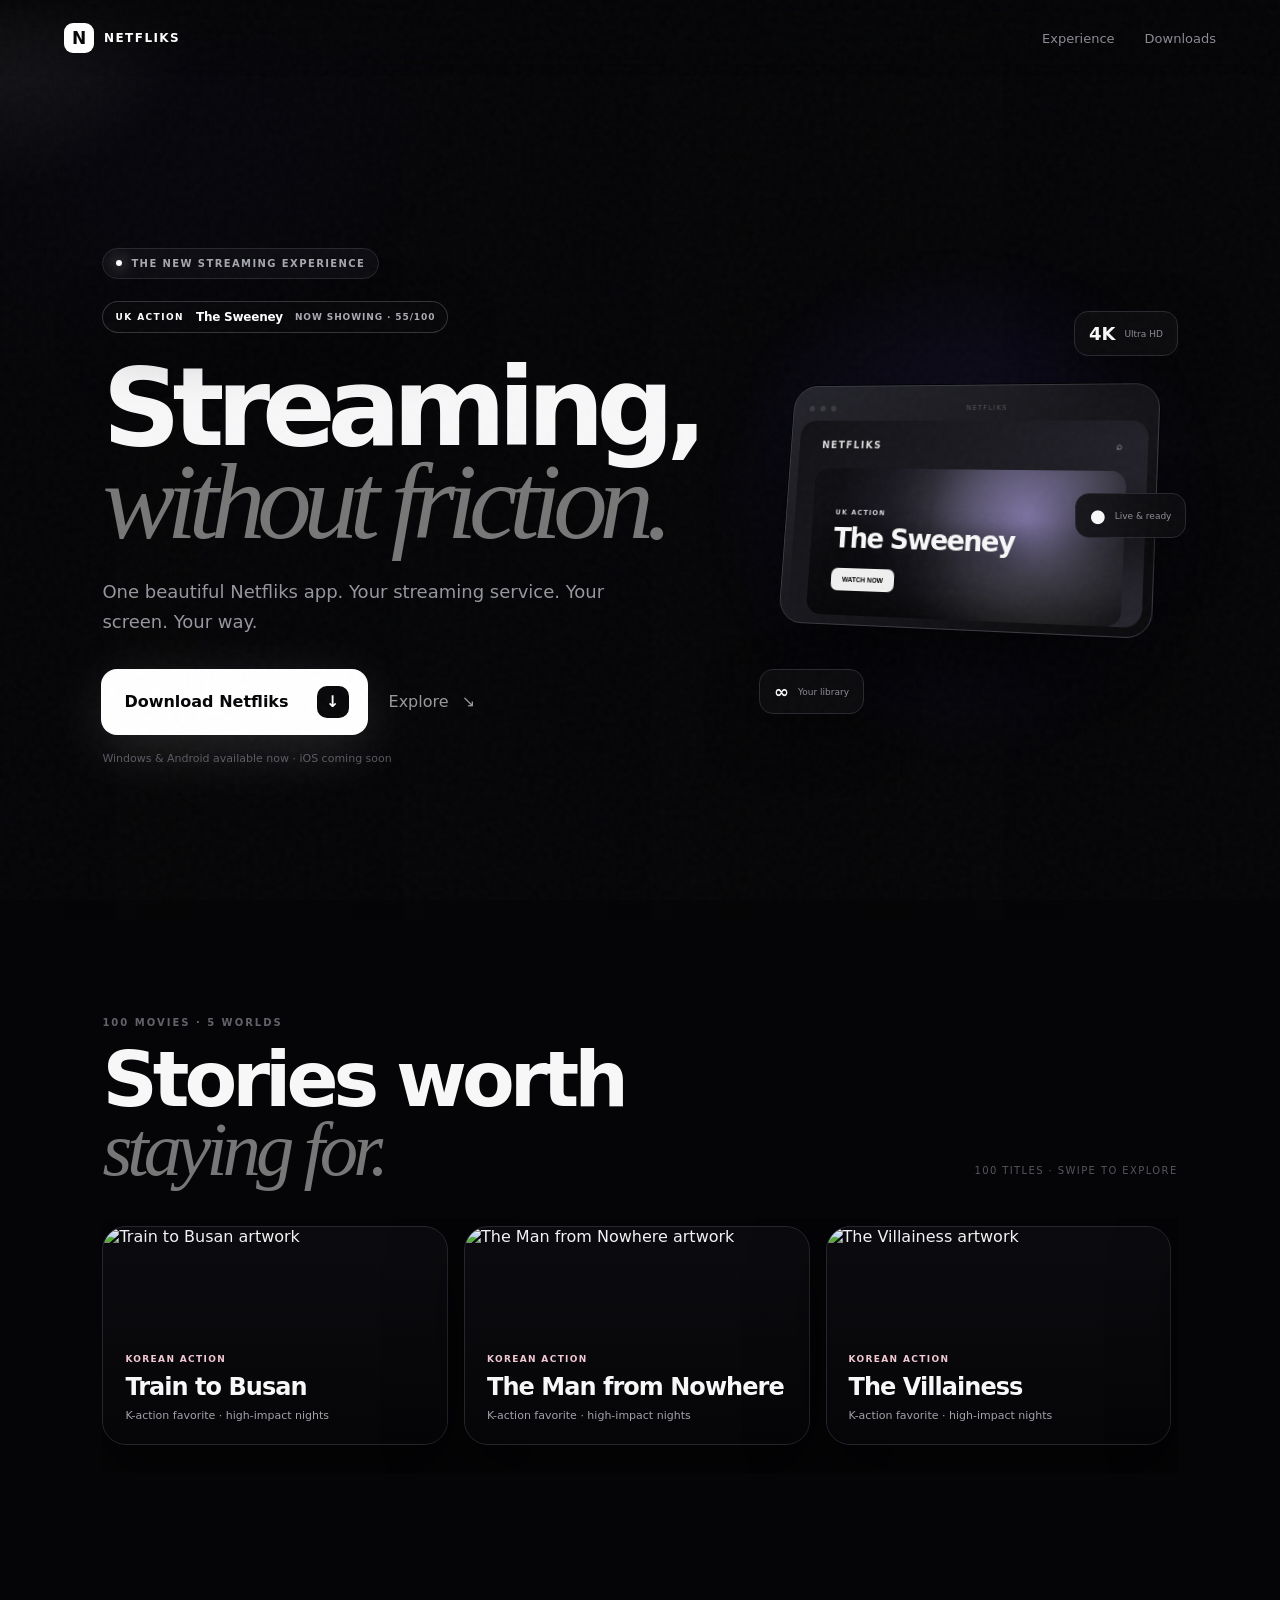
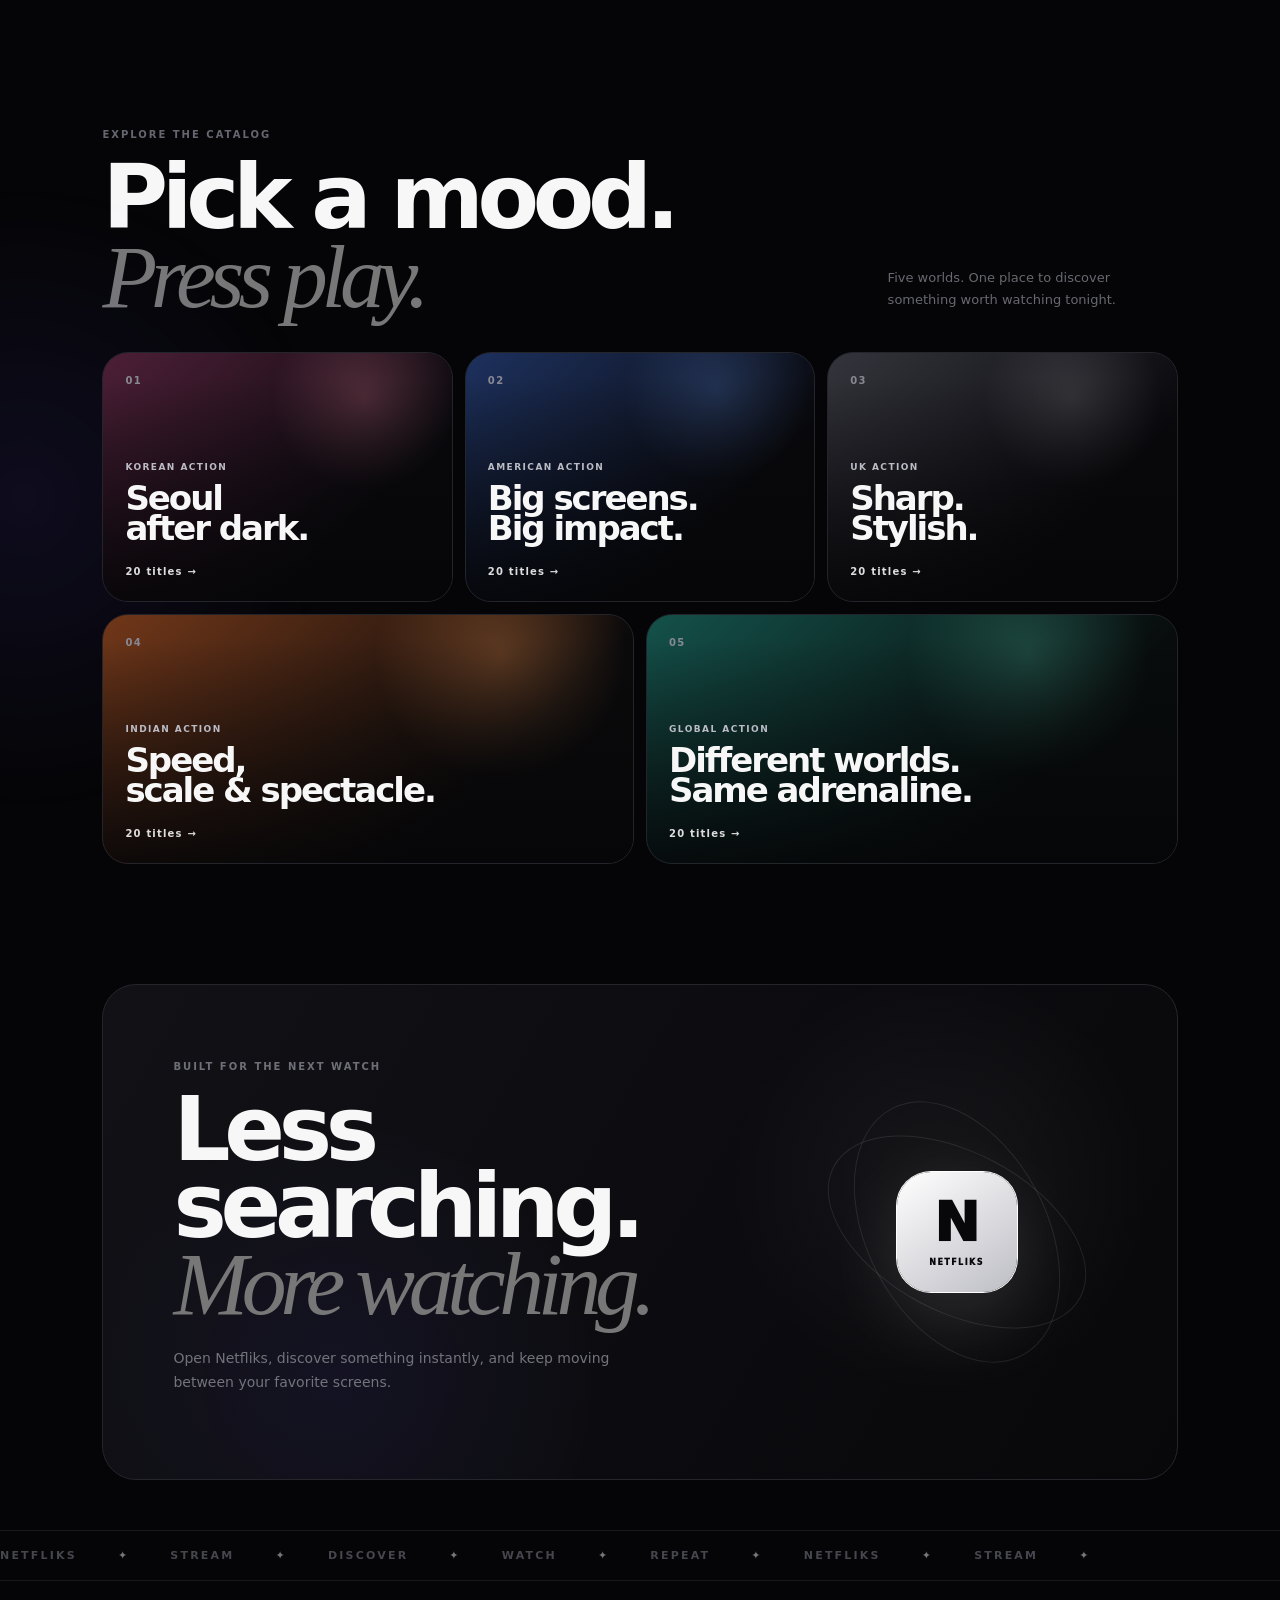
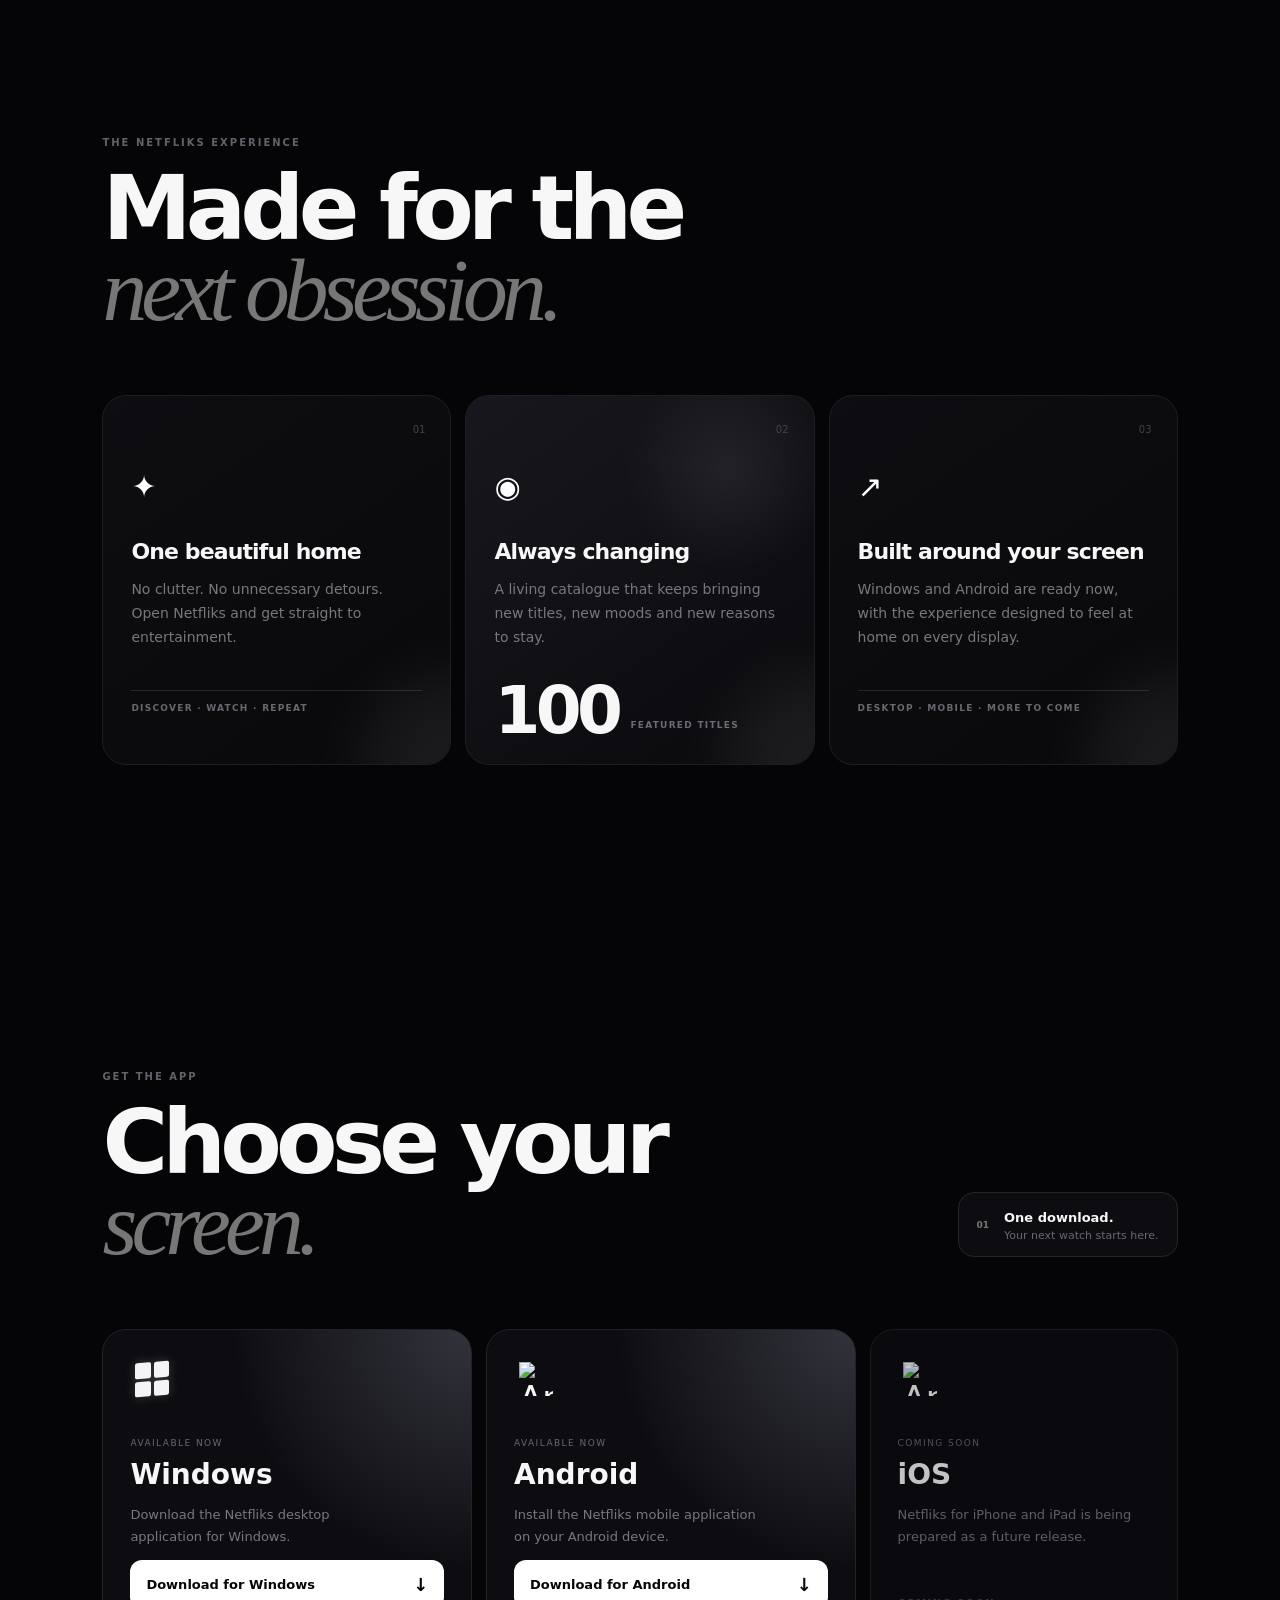
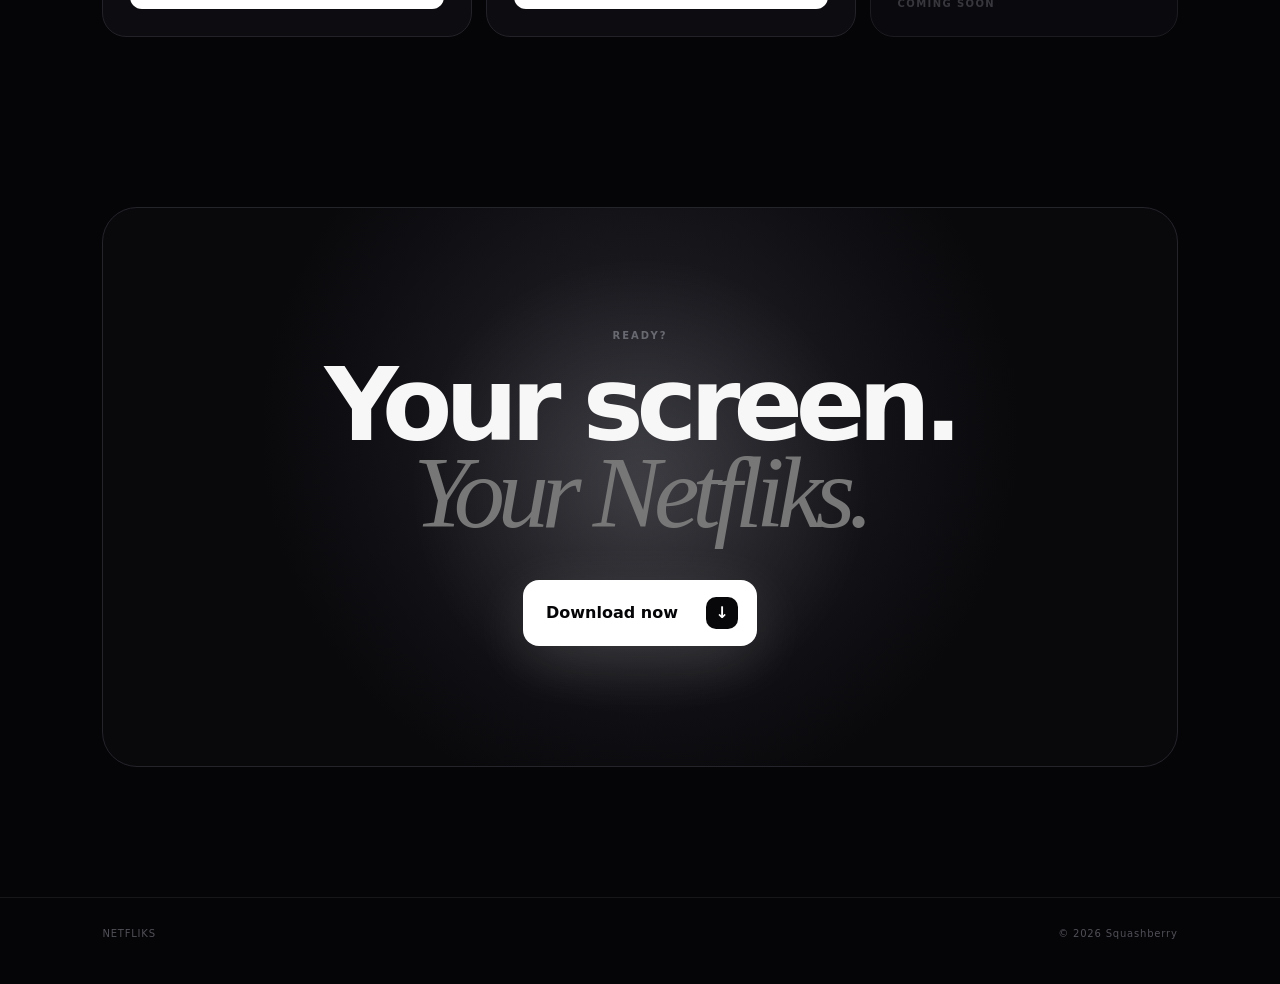
==== commit 69acfef6: "Improve SEO metadata and structured app data" ====
--- a/index.html
+++ b/index.html
@@ -6,7 +6,53 @@
 <meta name="viewport" content="width=device-width,initial-scale=1">
 <meta name="theme-color" content="#050507">
 <title>Netfliks — Stream without friction</title>
-<meta name="description" content="Download Netfliks for Windows and Android. iOS is coming soon.">
+<meta name="description" content="Download the Netfliks streaming app for Windows and Android. Get the latest Netfliks desktop installer and Android APK. iOS is coming soon.">
+<meta name="robots" content="index,follow,max-image-preview:large,max-snippet:-1,max-video-preview:-1">
+<link rel="canonical" href="https://squashberry.github.io/netfliks-downloads/">
+<meta name="application-name" content="Netfliks">
+<meta name="author" content="Squashberry">
+<meta property="og:locale" content="en_US">
+<meta property="og:type" content="website">
+<meta property="og:site_name" content="Netfliks">
+<meta property="og:title" content="Netfliks — Streaming App for Windows & Android">
+<meta property="og:description" content="Download the Netfliks streaming app for Windows and Android. Discover movies and series from the official Netfliks download site.">
+<meta property="og:url" content="https://squashberry.github.io/netfliks-downloads/">
+<meta property="og:image" content="https://squashberry.github.io/netfliks-downloads/social-preview.png">
+<meta property="og:image:type" content="image/png">
+<meta property="og:image:width" content="1200">
+<meta property="og:image:height" content="630">
+<meta name="twitter:card" content="summary_large_image">
+<meta name="twitter:title" content="Netfliks — Streaming App for Windows & Android">
+<meta name="twitter:description" content="Download the Netfliks streaming app for Windows and Android. Discover movies and series from the official Netfliks download site.">
+<meta name="twitter:image" content="https://squashberry.github.io/netfliks-downloads/social-preview.png">
+<script type="application/ld+json">
+{
+  "@context":"https://schema.org",
+  "@graph":[
+    {
+      "@type":"WebSite",
+      "@id":"https://squashberry.github.io/netfliks-downloads/#website",
+      "name":"Netfliks",
+      "url":"https://squashberry.github.io/netfliks-downloads/",
+      "description":"Official Netfliks download site for the Windows and Android streaming apps."
+    },
+    {
+      "@type":"SoftwareApplication",
+      "@id":"https://squashberry.github.io/netfliks-downloads/#app",
+      "name":"Netfliks",
+      "applicationCategory":"EntertainmentApplication",
+      "operatingSystem":"Windows, Android",
+      "softwareVersion":"1.0.0",
+      "description":"Netfliks is a streaming application for Windows and Android.",
+      "url":"https://squashberry.github.io/netfliks-downloads/",
+      "publisher":{
+        "@type":"Organization",
+        "name":"Squashberry"
+      }
+    }
+  ]
+}
+</script>
 <meta property="og:type" content="website">
 <meta property="og:site_name" content="Netfliks">
 <meta property="og:title" content="Netfliks — Stream without friction">
@@ -91,7 +137,7 @@
     </div>
     <span class="showcase-hint">100 titles · swipe to explore</span>
   </div>
-  <div class="movie-carousel" id="movieCarousel" aria-label="100 featured movies and series"></div>v>
+  <div class="movie-carousel" id="movieCarousel" aria-label="100 featured movies and series"></div>
 </section>
 
 <section class="worlds reveal" id="worlds">
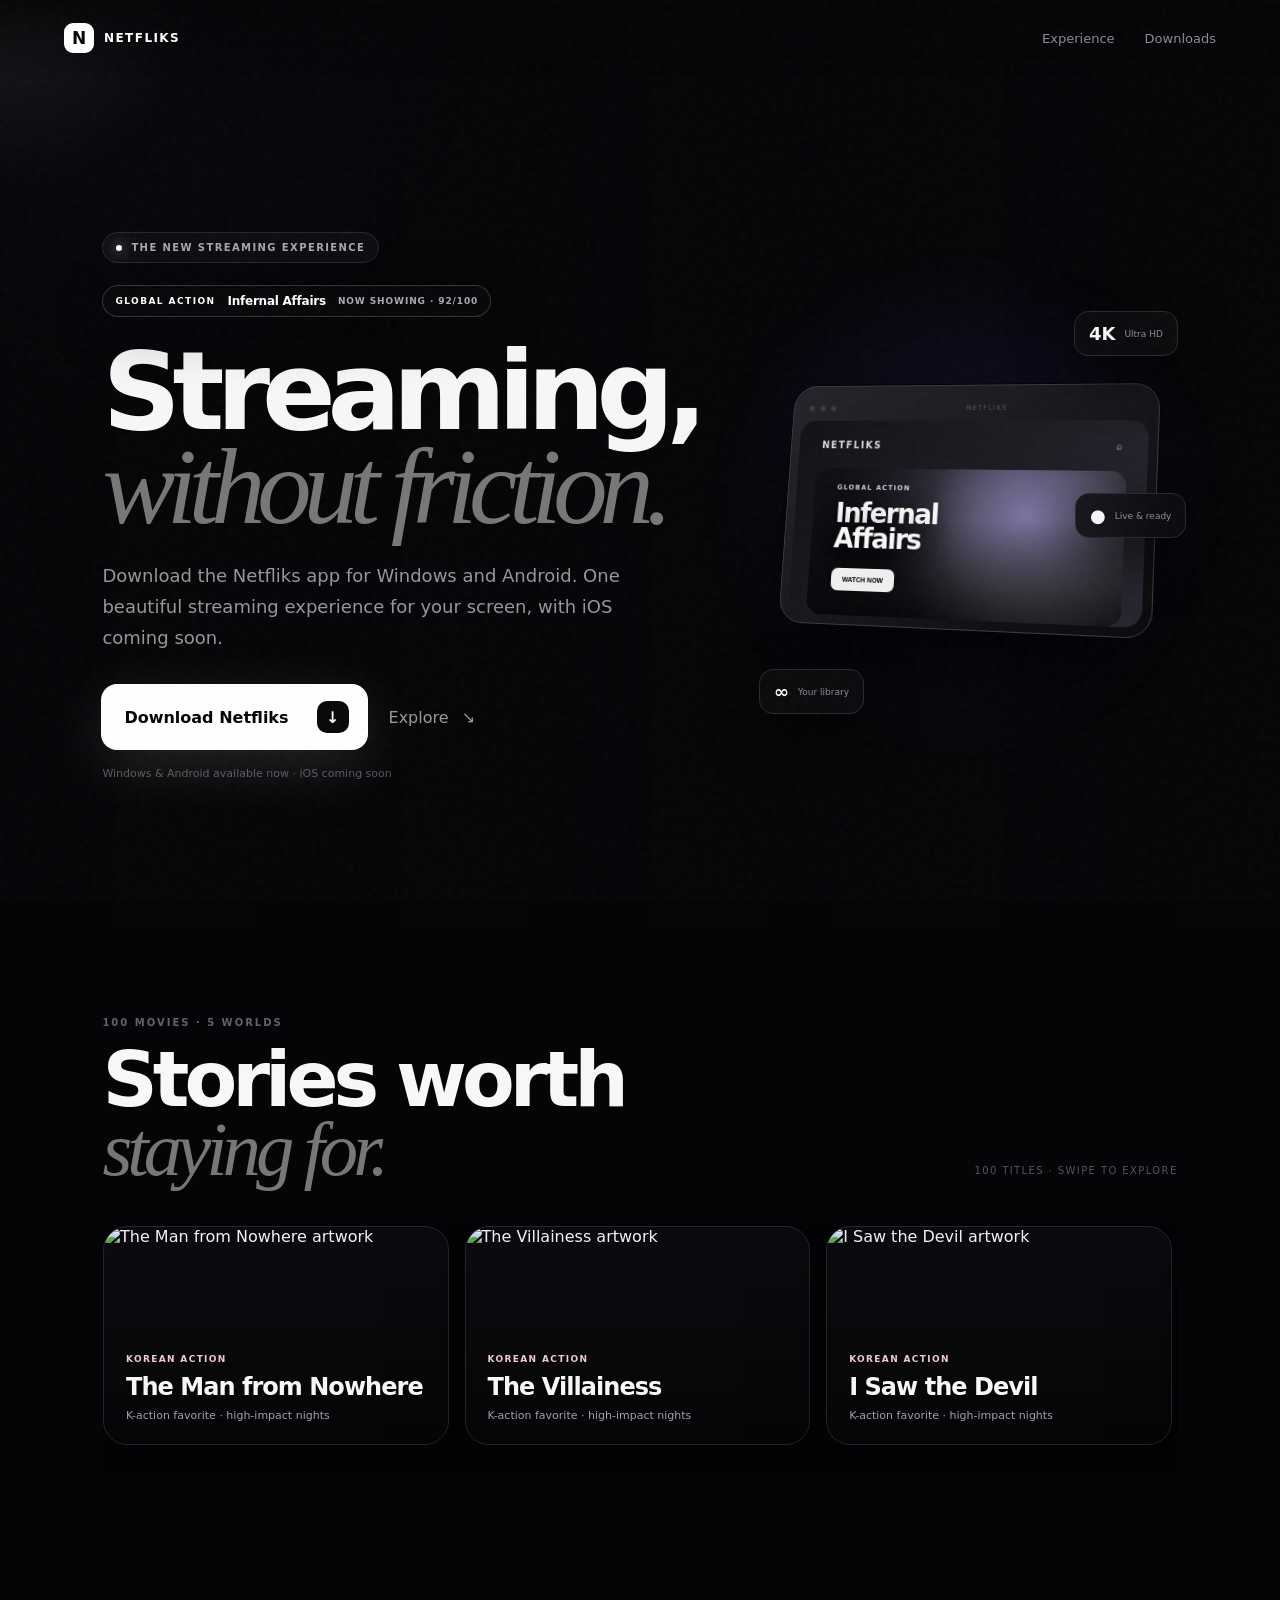
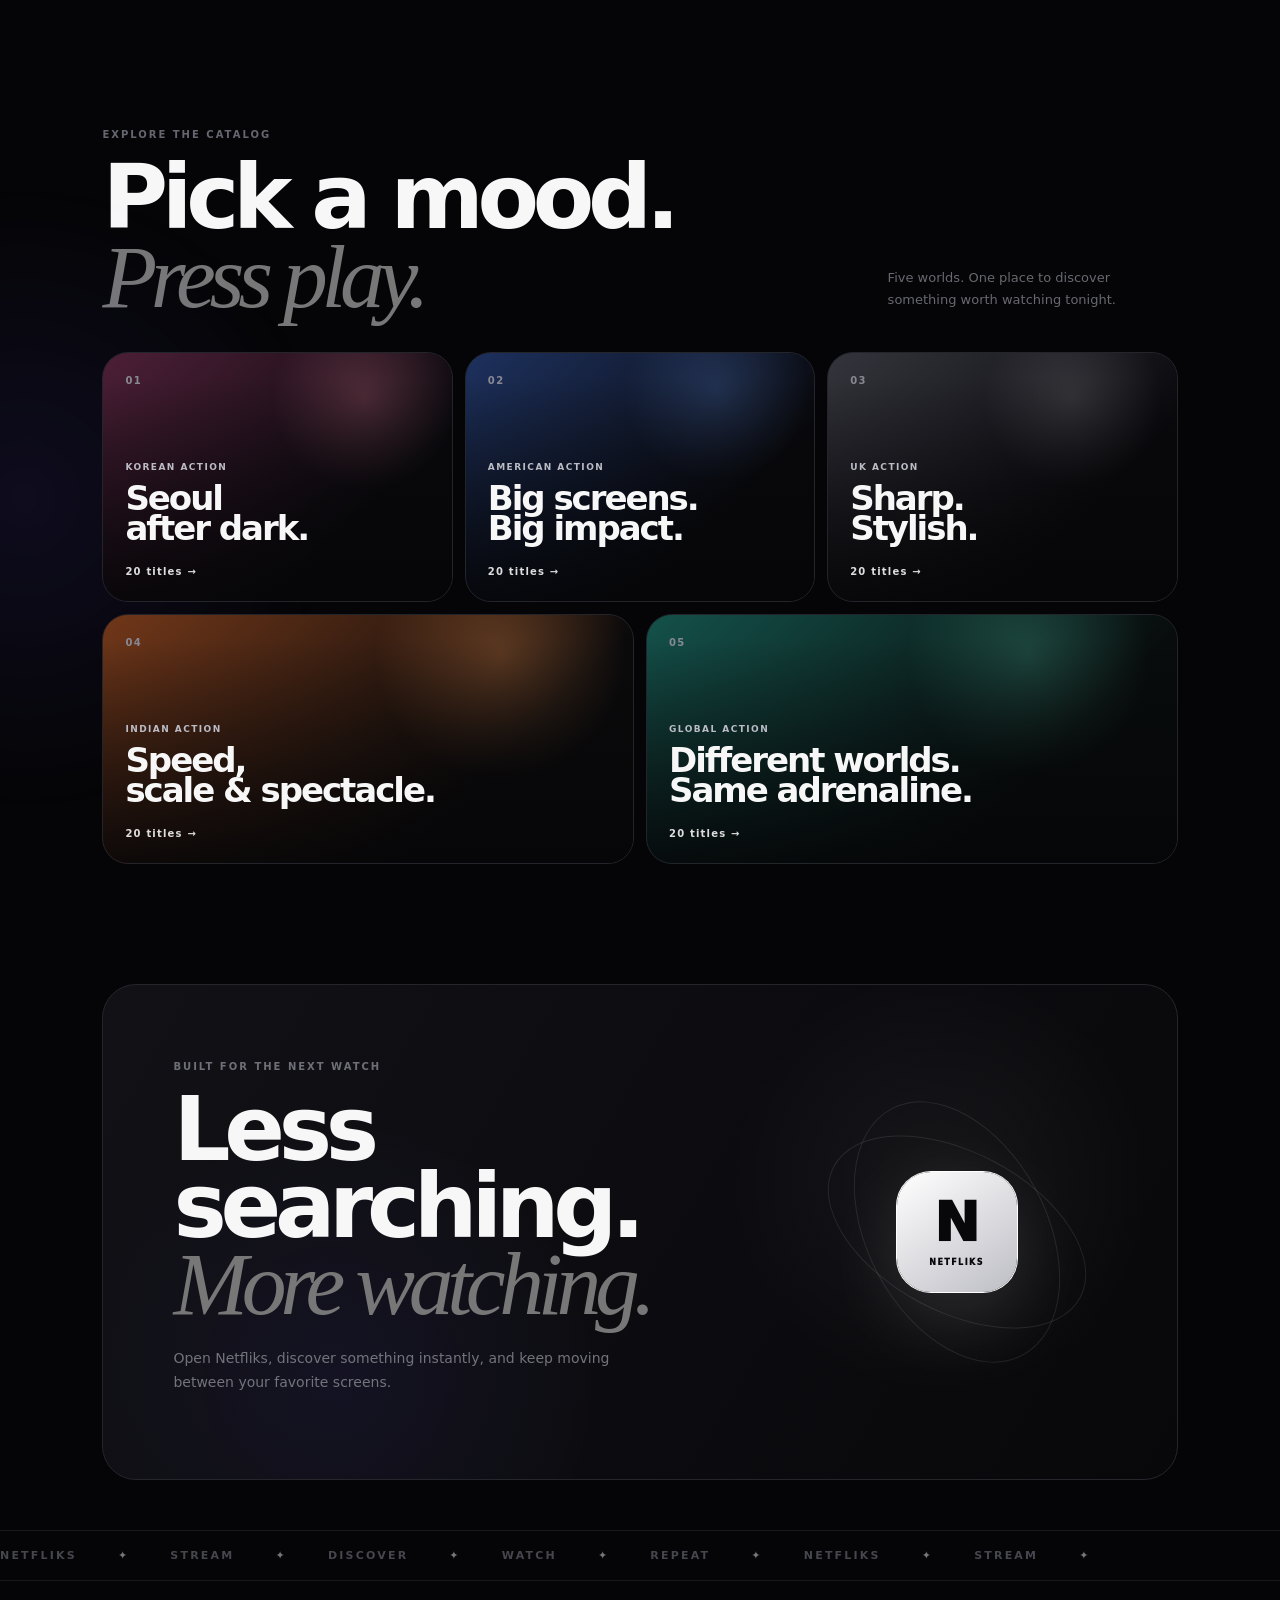
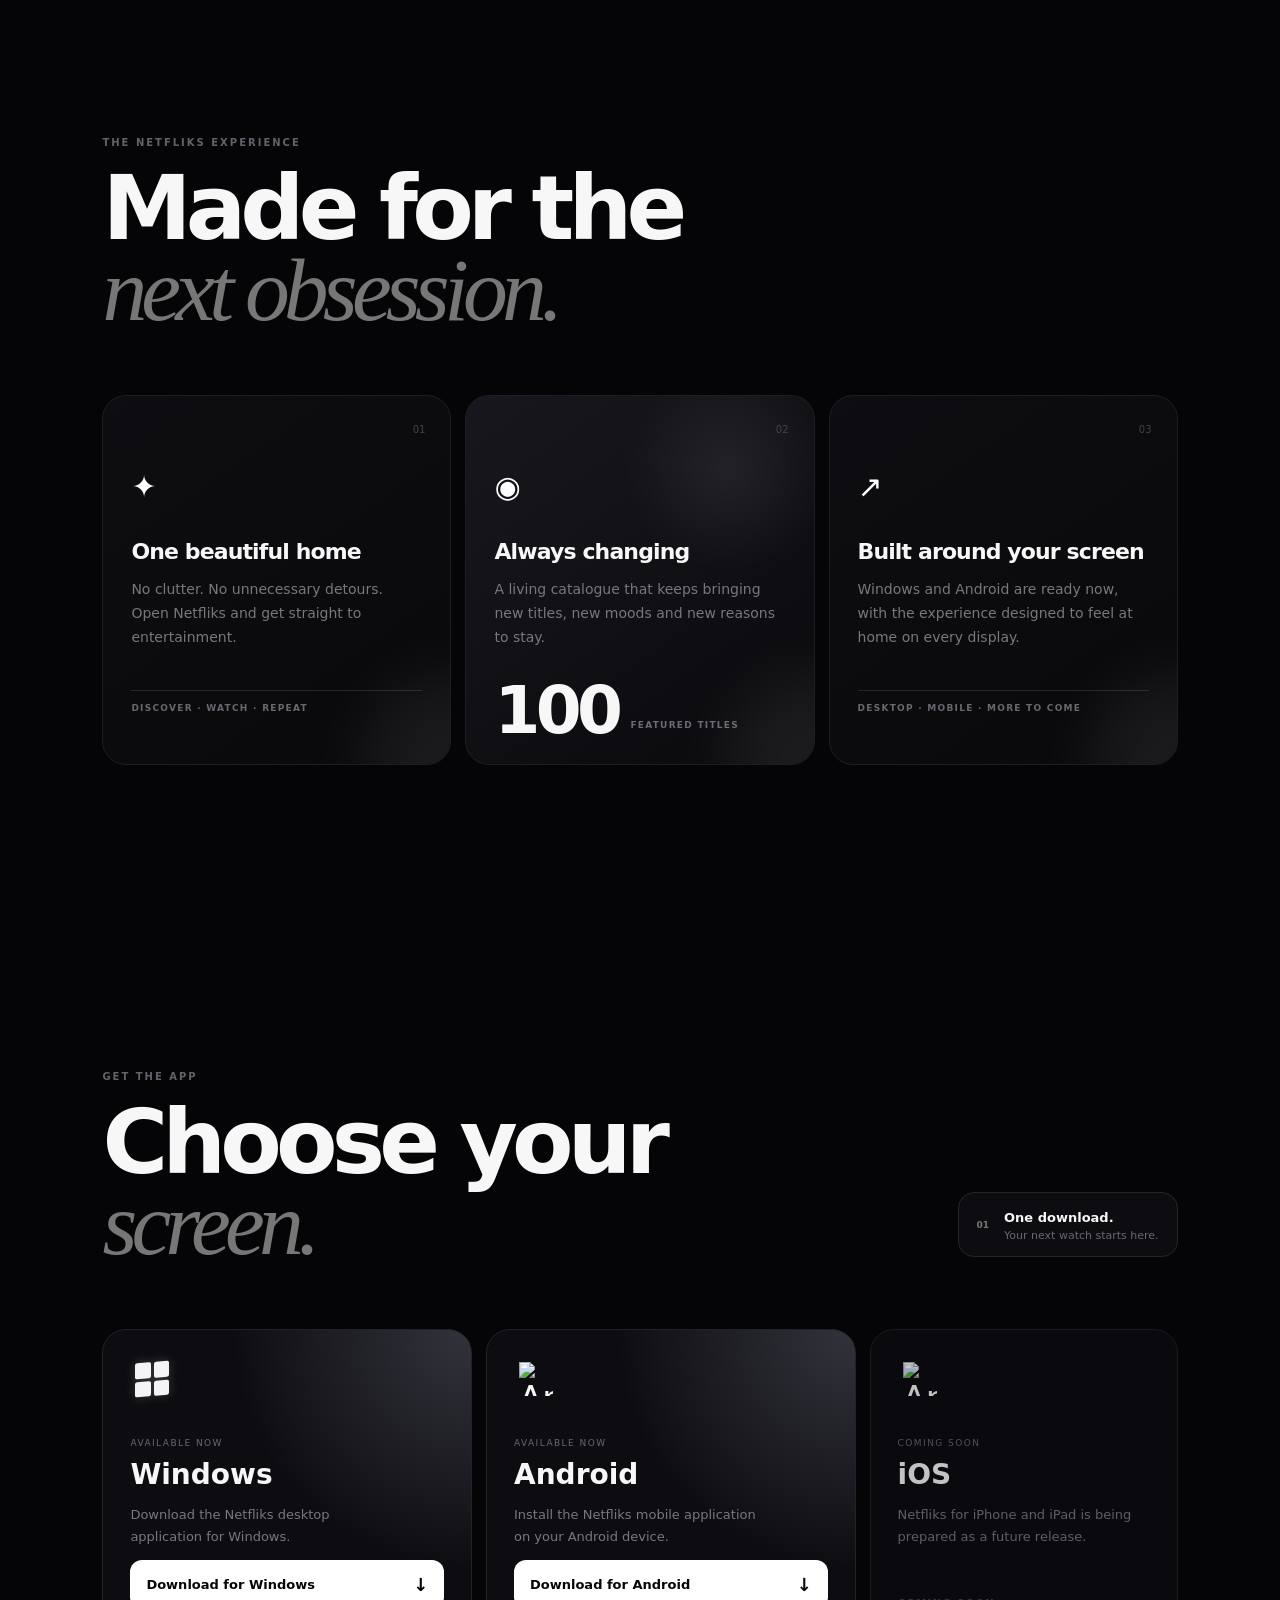
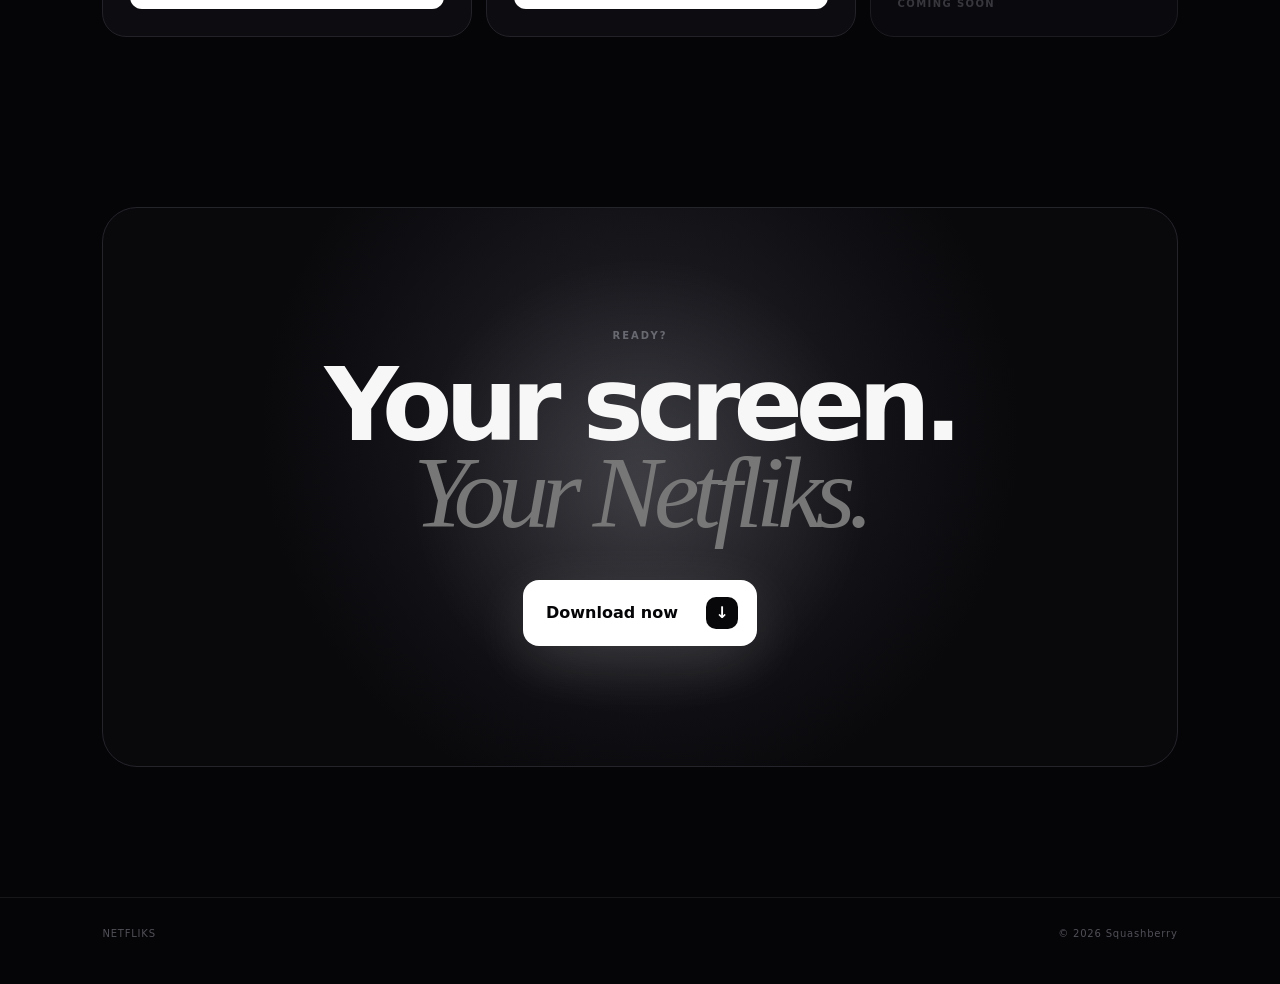
==== commit 6519571e: "Improve SEO metadata and structured data" ====
--- a/index.html
+++ b/index.html
@@ -5,7 +5,7 @@
 <meta charset="utf-8">
 <meta name="viewport" content="width=device-width,initial-scale=1">
 <meta name="theme-color" content="#050507">
-<title>Netfliks — Stream without friction</title>
+<title>Netfliks App Download — Windows & Android | Official</title>
 <meta name="description" content="Download the Netfliks streaming app for Windows and Android. Get the latest Netfliks desktop installer and Android APK. iOS is coming soon.">
 <meta name="robots" content="index,follow,max-image-preview:large,max-snippet:-1,max-video-preview:-1">
 <link rel="canonical" href="https://squashberry.github.io/netfliks-downloads/">
@@ -55,16 +55,16 @@
 </script>
 <meta property="og:type" content="website">
 <meta property="og:site_name" content="Netfliks">
-<meta property="og:title" content="Netfliks — Stream without friction">
-<meta property="og:description" content="Download Netfliks for Windows and Android. iOS is coming soon.">
+<meta property="og:title" content="Netfliks App Download — Windows & Android">
+<meta property="og:description" content="Download the official Netfliks app for Windows and Android. Get the Windows installer or Android APK from Squashberry. iOS is coming soon.">
 <meta property="og:url" content="https://squashberry.github.io/netfliks-downloads/">
 <meta property="og:image" content="https://squashberry.github.io/netfliks-downloads/social-preview.png">
 <meta property="og:image:type" content="image/png">
 <meta property="og:image:width" content="1200">
 <meta property="og:image:height" content="630">
 <meta name="twitter:card" content="summary_large_image">
-<meta name="twitter:title" content="Netfliks — Stream without friction">
-<meta name="twitter:description" content="Download Netfliks for Windows and Android. iOS is coming soon.">
+<meta name="twitter:title" content="Netfliks App Download — Windows & Android">
+<meta name="twitter:description" content="Download the official Netfliks app for Windows and Android. Get the Windows installer or Android APK from Squashberry. iOS is coming soon.">
 <meta name="twitter:image" content="https://squashberry.github.io/netfliks-downloads/social-preview.png">
 <link rel="stylesheet" href="styles.css">
 </head>
@@ -94,7 +94,7 @@
       <span id="heroMovieStatus">NOW PLAYING</span>
     </div>
     <h1>Streaming,<br><em>without friction.</em></h1>
-    <p>One beautiful Netfliks app. Your streaming service. Your screen. Your way.</p>
+    <p>Download the Netfliks app for Windows and Android. One beautiful streaming experience for your screen, with iOS coming soon.</p>
     <div class="hero-actions">
       <a id="heroDownload" class="cta download-trigger" href="#">
         <span>Download Netfliks</span><b>↓</b>
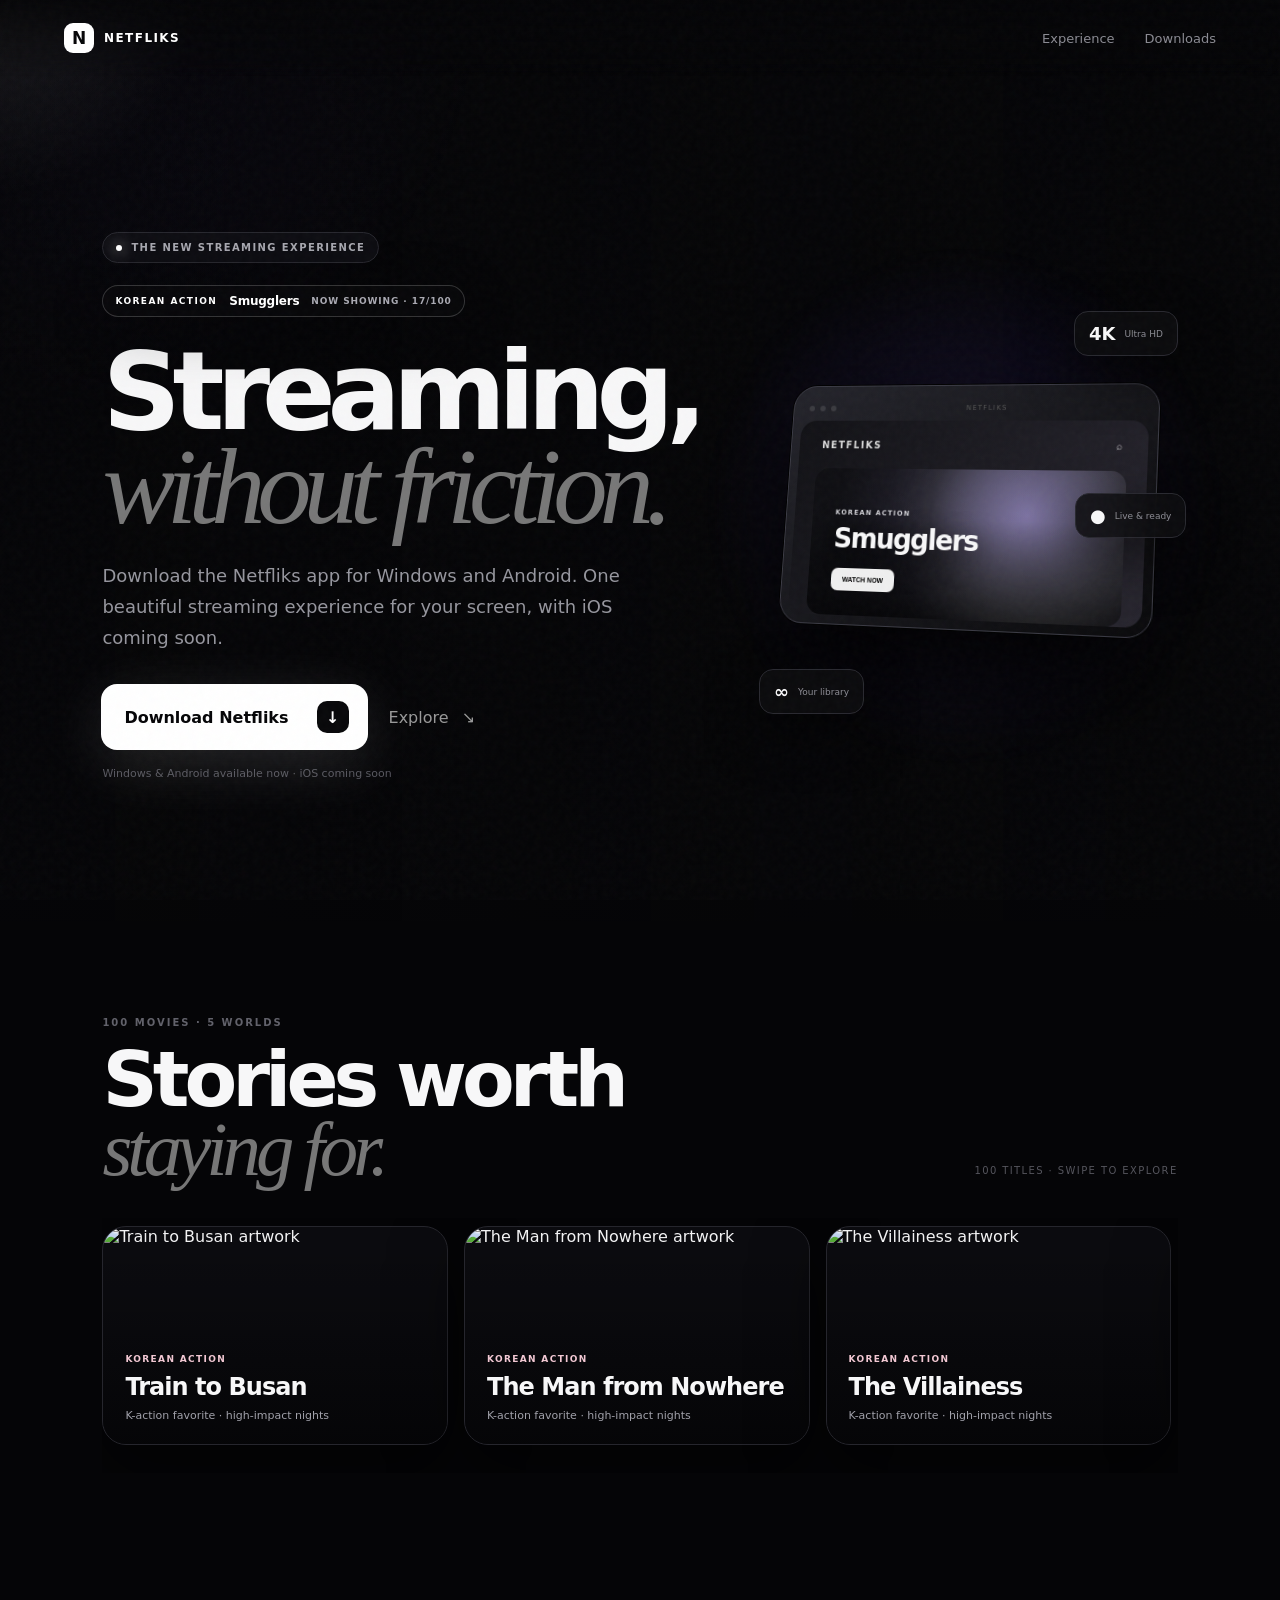
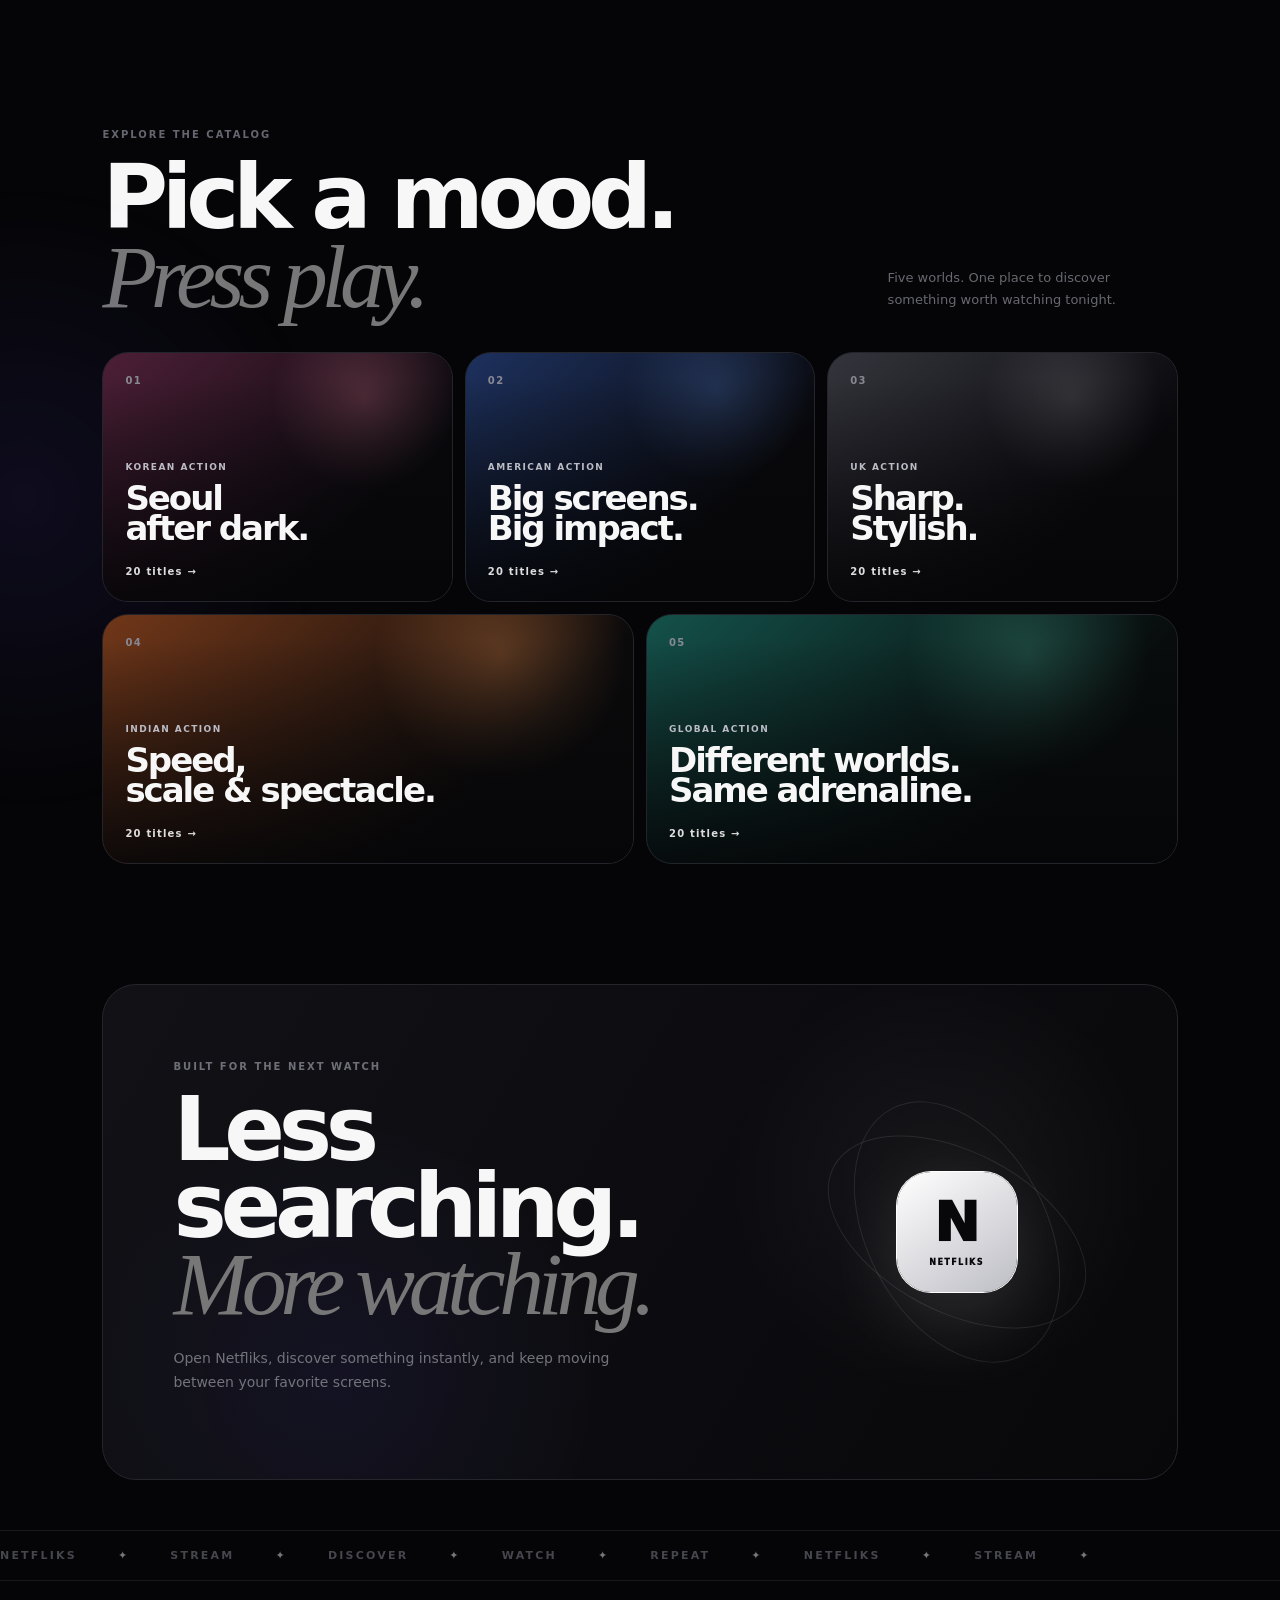
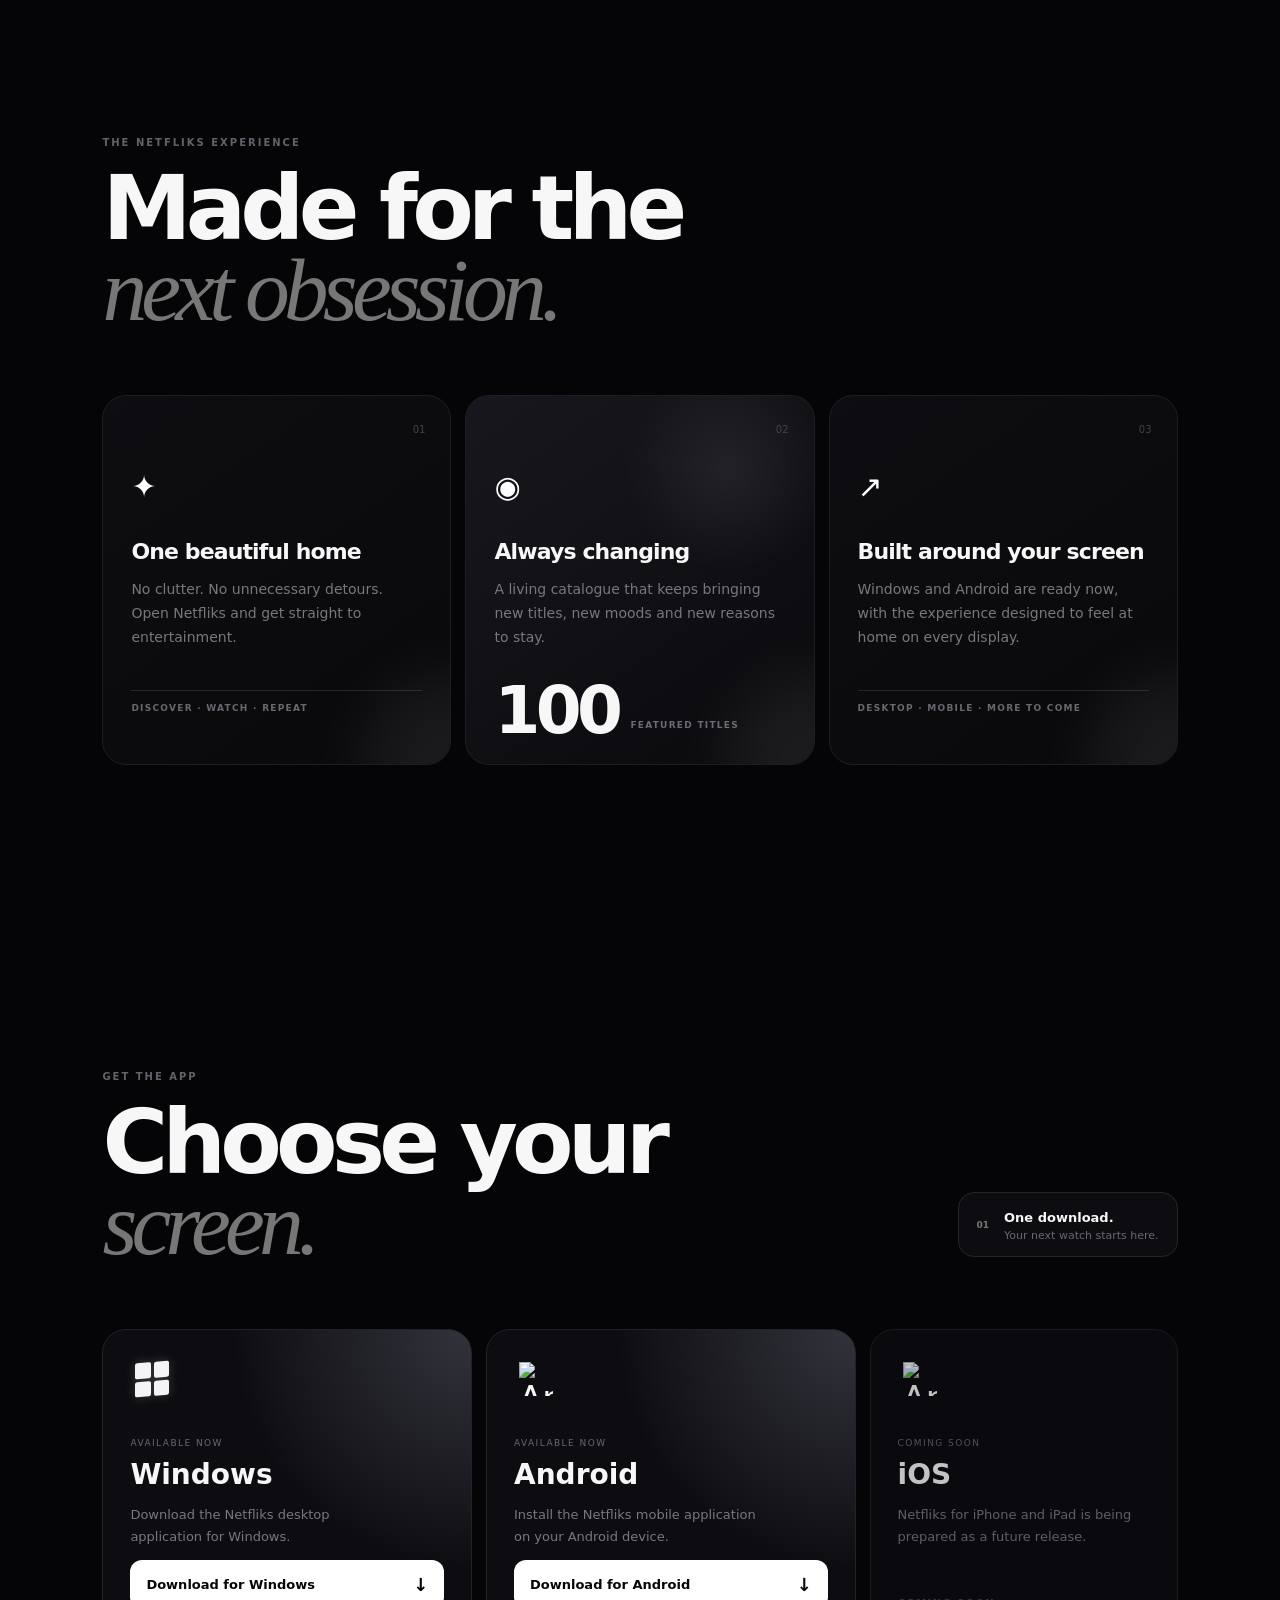
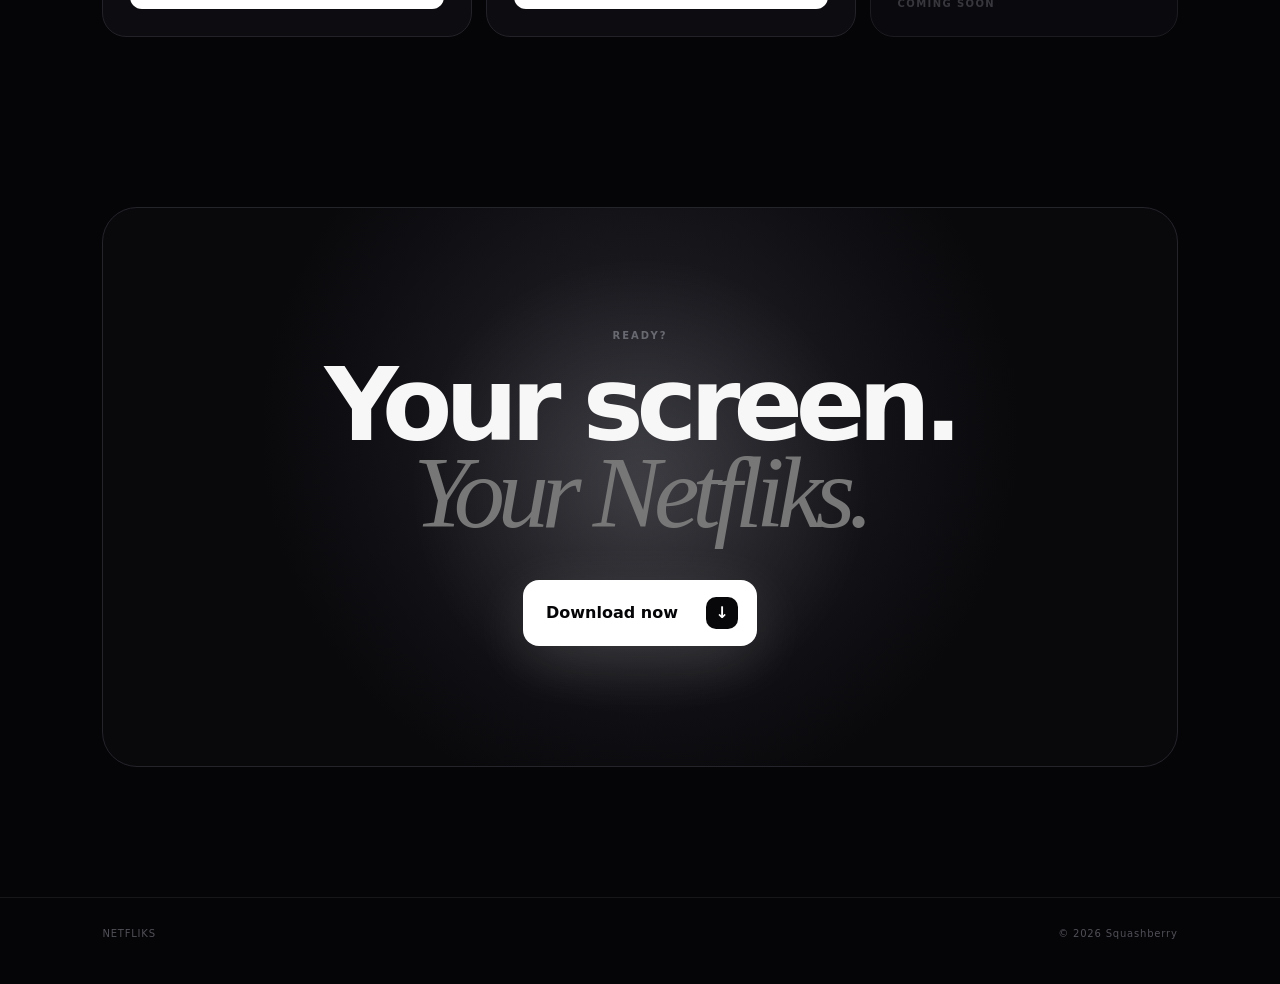
==== commit 39b7ae01: "Consolidate SEO metadata and structured data" ====
--- a/index.html
+++ b/index.html
@@ -11,6 +11,7 @@
 <link rel="canonical" href="https://squashberry.github.io/netfliks-downloads/">
 <meta name="application-name" content="Netfliks">
 <meta name="author" content="Squashberry">
+
 <meta property="og:locale" content="en_US">
 <meta property="og:type" content="website">
 <meta property="og:site_name" content="Netfliks">
@@ -21,51 +22,58 @@
 <meta property="og:image:type" content="image/png">
 <meta property="og:image:width" content="1200">
 <meta property="og:image:height" content="630">
+
 <meta name="twitter:card" content="summary_large_image">
 <meta name="twitter:title" content="Netfliks — Streaming App for Windows & Android">
 <meta name="twitter:description" content="Download the Netfliks streaming app for Windows and Android. Discover movies and series from the official Netfliks download site.">
 <meta name="twitter:image" content="https://squashberry.github.io/netfliks-downloads/social-preview.png">
+
 <script type="application/ld+json">
 {
-  "@context":"https://schema.org",
-  "@graph":[
+  "@context": "https://schema.org",
+  "@graph": [
     {
-      "@type":"WebSite",
-      "@id":"https://squashberry.github.io/netfliks-downloads/#website",
-      "name":"Netfliks",
-      "url":"https://squashberry.github.io/netfliks-downloads/",
-      "description":"Official Netfliks download site for the Windows and Android streaming apps."
+      "@type": "Organization",
+      "@id": "https://squashberry.github.io/netfliks-downloads/#organization",
+      "name": "Squashberry",
+      "url": "https://squashberry.github.io/netfliks-downloads/",
+      "logo": "https://squashberry.github.io/netfliks-downloads/favicon.svg",
+      "sameAs": [
+        "https://github.com/squashberry/netfliks-downloads"
+      ]
     },
     {
-      "@type":"SoftwareApplication",
-      "@id":"https://squashberry.github.io/netfliks-downloads/#app",
-      "name":"Netfliks",
-      "applicationCategory":"EntertainmentApplication",
-      "operatingSystem":"Windows, Android",
-      "softwareVersion":"1.0.0",
-      "description":"Netfliks is a streaming application for Windows and Android.",
-      "url":"https://squashberry.github.io/netfliks-downloads/",
-      "publisher":{
-        "@type":"Organization",
-        "name":"Squashberry"
-      }
+      "@type": "WebSite",
+      "@id": "https://squashberry.github.io/netfliks-downloads/#website",
+      "name": "Netfliks",
+      "url": "https://squashberry.github.io/netfliks-downloads/",
+      "description": "Official Netfliks download site for the Windows and Android streaming apps.",
+      "publisher": {
+        "@id": "https://squashberry.github.io/netfliks-downloads/#organization"
+      },
+      "inLanguage": "en"
+    },
+    {
+      "@type": "WebPage",
+      "@id": "https://squashberry.github.io/netfliks-downloads/#webpage",
+      "url": "https://squashberry.github.io/netfliks-downloads/",
+      "name": "Netfliks App Download — Windows & Android",
+      "description": "Download the Netfliks streaming app for Windows and Android. iOS is coming soon.",
+      "isPartOf": {
+        "@id": "https://squashberry.github.io/netfliks-downloads/#website"
+      },
+      "primaryImageOfPage": {
+        "@type": "ImageObject",
+        "url": "https://squashberry.github.io/netfliks-downloads/social-preview.png",
+        "width": 1200,
+        "height": 630
+      },
+      "inLanguage": "en"
     }
   ]
 }
 </script>
-<meta property="og:type" content="website">
-<meta property="og:site_name" content="Netfliks">
-<meta property="og:title" content="Netfliks App Download — Windows & Android">
-<meta property="og:description" content="Download the official Netfliks app for Windows and Android. Get the Windows installer or Android APK from Squashberry. iOS is coming soon.">
-<meta property="og:url" content="https://squashberry.github.io/netfliks-downloads/">
-<meta property="og:image" content="https://squashberry.github.io/netfliks-downloads/social-preview.png">
-<meta property="og:image:type" content="image/png">
-<meta property="og:image:width" content="1200">
-<meta property="og:image:height" content="630">
-<meta name="twitter:card" content="summary_large_image">
-<meta name="twitter:title" content="Netfliks App Download — Windows & Android">
-<meta name="twitter:description" content="Download the official Netfliks app for Windows and Android. Get the Windows installer or Android APK from Squashberry. iOS is coming soon.">
-<meta name="twitter:image" content="https://squashberry.github.io/netfliks-downloads/social-preview.png">
+
 <link rel="stylesheet" href="styles.css">
 </head>
 <body>
